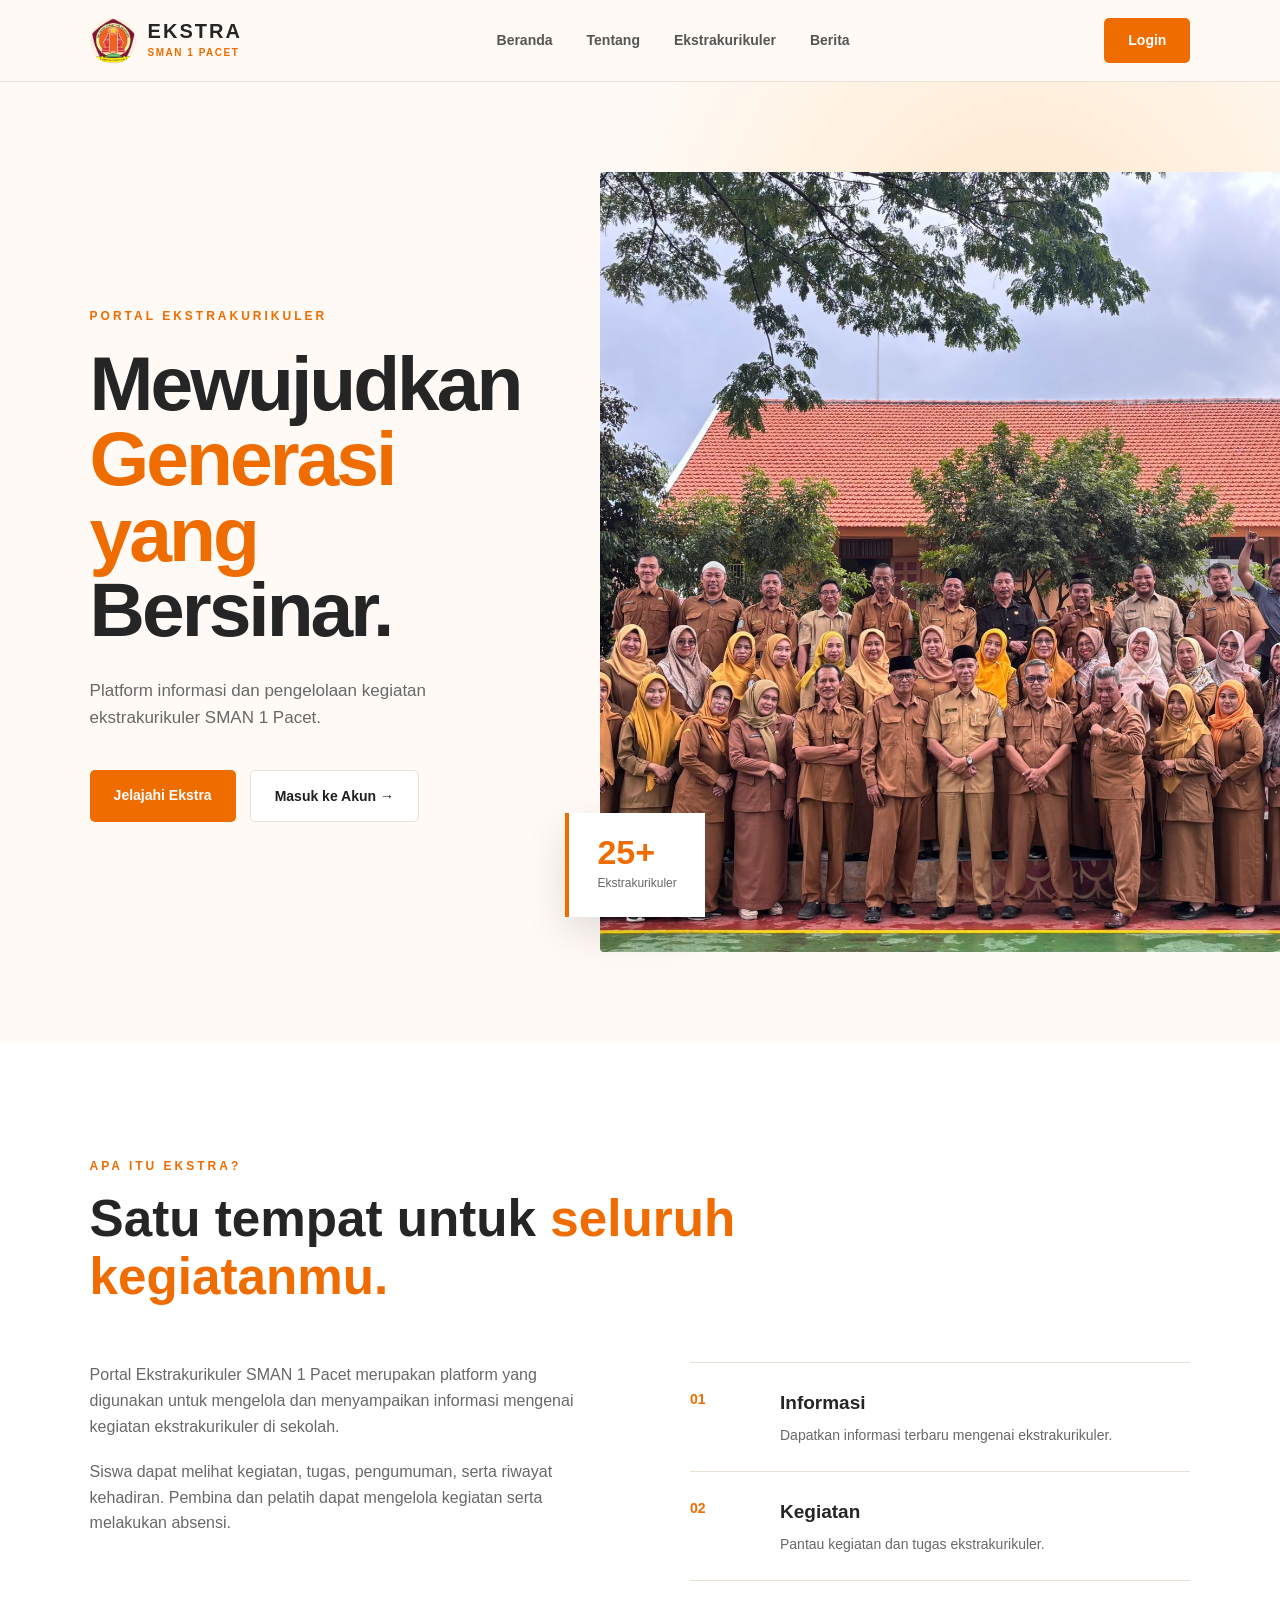
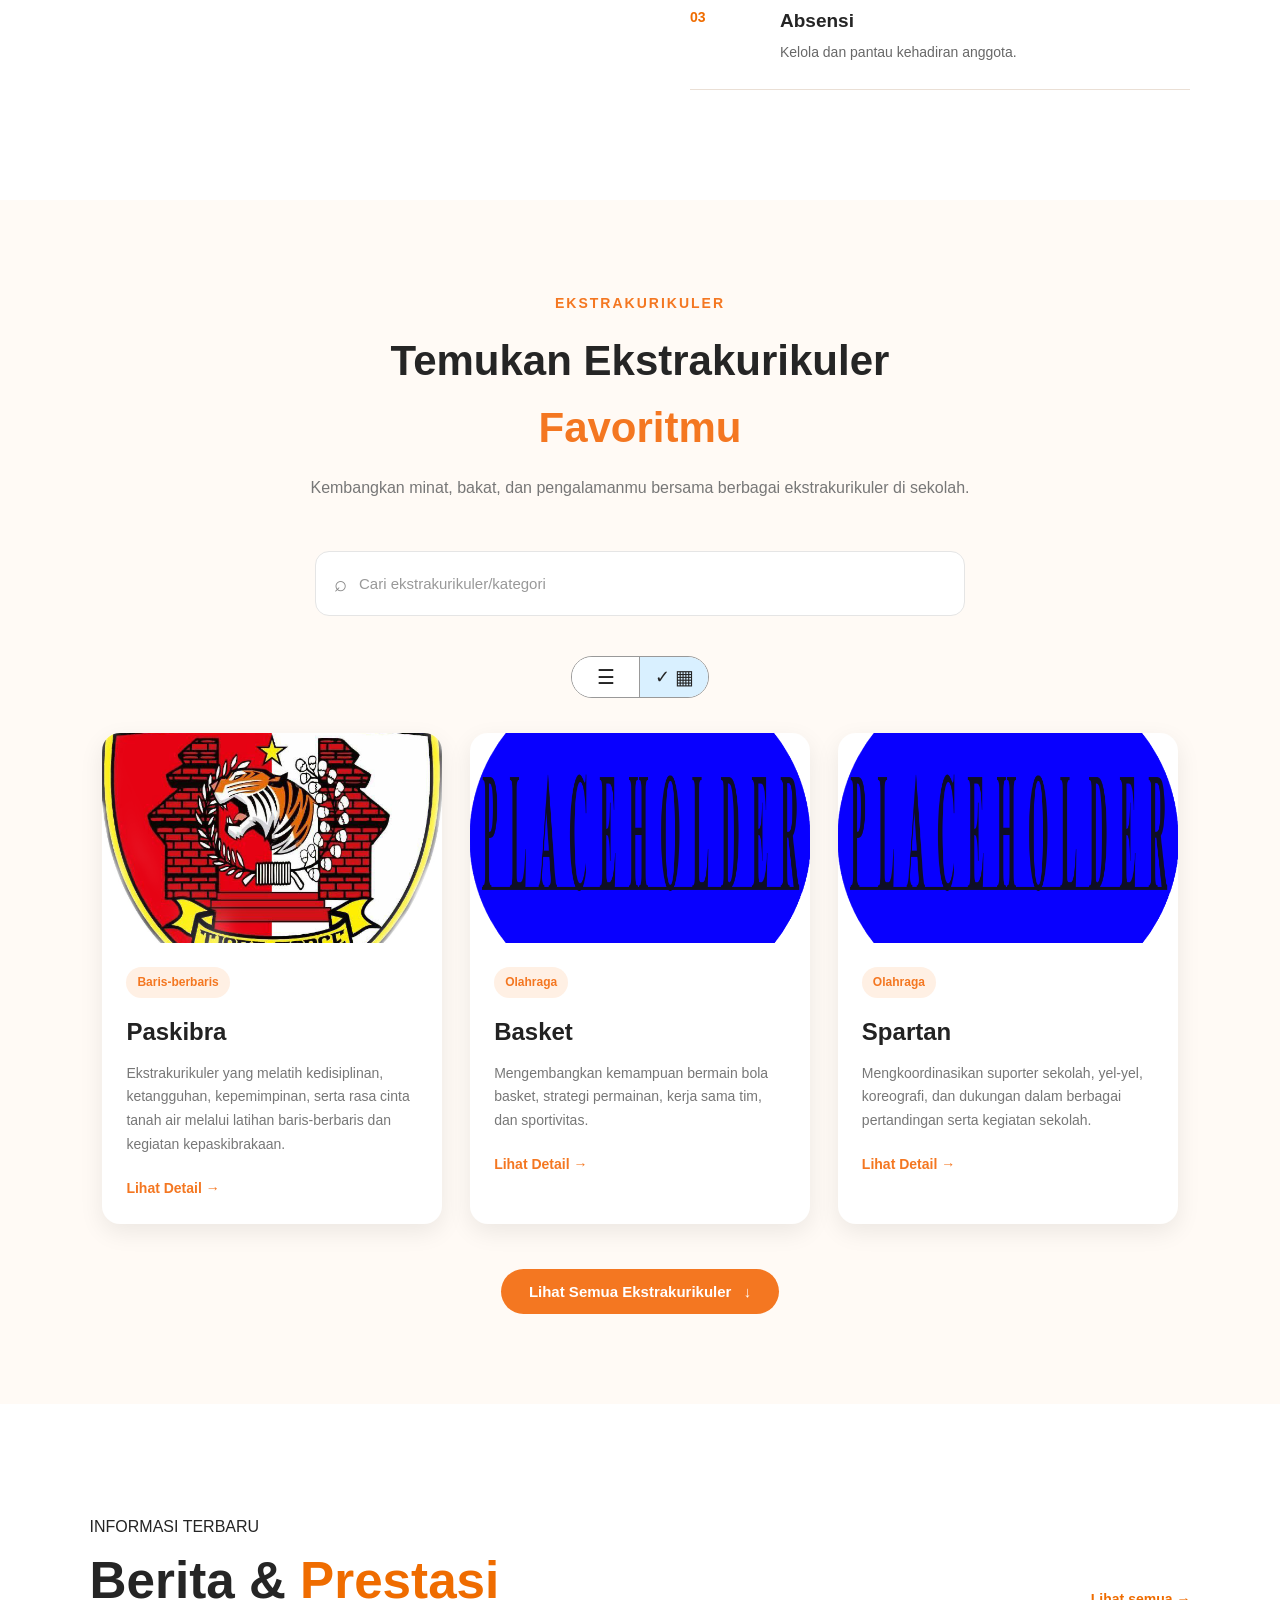
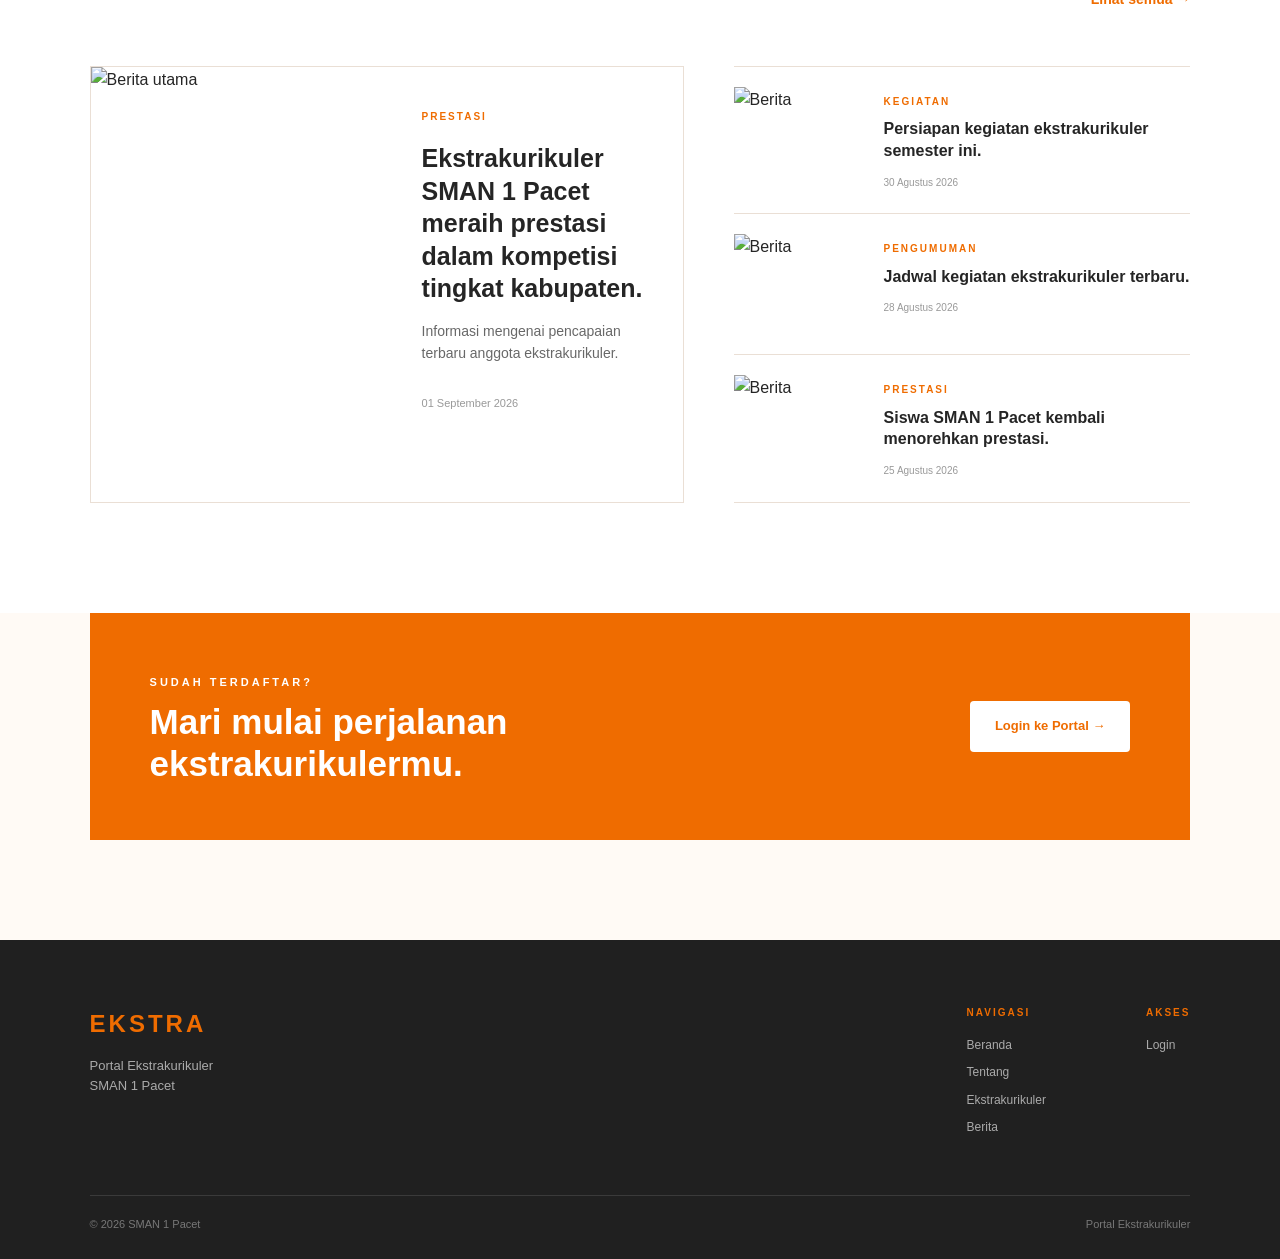
==== index.html @ b436a1aa "Update index.html" ====
<!DOCTYPE html>
<html lang="id">
<head>
    <meta charset="UTF-8">
    <meta name="viewport" content="width=device-width, initial-scale=1.0">

    <title>Ekstrakurikuler SMAN 1 Pacet</title>

    <link rel="stylesheet" href="css/style.css">
</head>

<body>

    <!-- ================= HEADER ================= -->
    <header class="navbar">

        <div class="logo">
            <div class="logo-icon">
                <img src="assets-image/SMAN1PACET-logo.png" alt="Logo Sekolah">
            </div>

            <div class="logo-text">
                <h2>EKSTRA</h2>
                <span>SMAN 1 PACET</span>
            </div>
        </div>

      <nav>
        <a href="#beranda">Beranda</a>
        <a href="#tentang">Tentang</a>
        <a href="#ekstrakurikuler">Ekstrakurikuler</a>
        <a href="#berita">Berita</a>
    </nav>
    
    <button class="menu-toggle" id="menuToggle">
        ☰
    </button>
    
    <a href="login.html" class="btn-login">
        Login
    </a>

    </header>


    <!-- ================= HERO ================= -->
    <main>

        <section class="hero" id="beranda">

            <div class="hero-content">

                <span class="hero-label">
                    PORTAL EKSTRAKURIKULER
                </span>

                <h1>
                    Mewujudkan<br>
                    <span>Generasi yang</span><br>
                    Bersinar.
                </h1>

                <p>
                    Platform informasi dan pengelolaan kegiatan
                    ekstrakurikuler SMAN 1 Pacet.
                </p>

                <div class="hero-buttons">
                    <a href="#ekstrakurikuler" class="btn-primary">
                        Jelajahi Ekstra
                    </a>

                    <a href="login.html" class="btn-secondary">
                        Masuk ke Akun →
                    </a>
                </div>

            </div>

            <div class="hero-image">

                <div class="image-frame">
                    <img src="assets-image/Hiro-Example.jpg" alt="Kegiatan Ekstrakurikuler">
                </div>

                <div class="hero-card">
                    <strong>25+</strong>
                    <span>Ekstrakurikuler</span>
                </div>

            </div>

        </section>


        <!-- ================= TENTANG ================= -->
        <section class="about section" id="tentang">

            <div class="section-heading">

                <span>APA ITU EKSTRA?</span>

                <h2>
                    Satu tempat untuk
                    <strong>seluruh kegiatanmu.</strong>
                </h2>

            </div>

            <div class="about-grid">

                <div class="about-text">

                    <p>
                        Portal Ekstrakurikuler SMAN 1 Pacet merupakan
                        platform yang digunakan untuk mengelola dan
                        menyampaikan informasi mengenai kegiatan
                        ekstrakurikuler di sekolah.
                    </p>

                    <p>
                        Siswa dapat melihat kegiatan, tugas,
                        pengumuman, serta riwayat kehadiran.
                        Pembina dan pelatih dapat mengelola
                        kegiatan serta melakukan absensi.
                    </p>

                </div>

                <div class="about-features">

                    <div class="feature">
                        <div class="feature-number">01</div>
                        <div>
                            <h3>Informasi</h3>
                            <p>
                                Dapatkan informasi terbaru
                                mengenai ekstrakurikuler.
                            </p>
                        </div>
                    </div>

                    <div class="feature">
                        <div class="feature-number">02</div>
                        <div>
                            <h3>Kegiatan</h3>
                            <p>
                                Pantau kegiatan dan tugas
                                ekstrakurikuler.
                            </p>
                        </div>
                    </div>

                    <div class="feature">
                        <div class="feature-number">03</div>
                        <div>
                            <h3>Absensi</h3>
                            <p>
                                Kelola dan pantau kehadiran
                                anggota.
                            </p>
                        </div>
                    </div>

                </div>

            </div>

        </section>

        <!-- =========================
     SECTION EKSTRAKURIKULER
========================= -->
<section class="ekskul-section" id="ekstrakurikuler">

    <div class="section-header">
        <span class="section-label">EKSTRAKURIKULER</span>

        <h2>
            Temukan Ekstrakurikuler
            <span>Favoritmu</span>
        </h2>

        <p>
            Kembangkan minat, bakat, dan pengalamanmu
            bersama berbagai ekstrakurikuler di sekolah.
        </p>
    </div>

        <!-- SEARCH EKSTRAKURIKULER -->
    <div class="ekskul-search">
    
        <div class="search-box">
            <span class="search-icon">⌕</span>
    
            <input
                type="text"
                id="searchEkskul"
                placeholder="Cari ekstrakurikuler/kategori"
                autocomplete="off"
            >
        </div>
    
    </div>

    <!-- VIEW TOGGLE -->
    <div class="ekskul-view-control">
    
        <button
            id="listViewBtn"
            class="view-btn active"
            type="button"
            aria-label="Tampilan daftar"
        >
            <span class="check">✓</span>
            <span class="view-icon">☰</span>
        </button>
    
        <button
            id="gridViewBtn"
            class="view-btn"
            type="button"
            aria-label="Tampilan grid"
        >
            <span class="check">✓</span>
            <span class="view-icon">▦</span>
        </button>
    
    </div>


    <!-- CONTAINER EKSTRAKURIKULER -->
    <div class="ekskul-container">

        <!-- EKSTRA 1 -->
                <div class="ekskul-card">
            <div class="ekskul-image">
                <img src="assets-image/PASSMAPA-logo.png" alt="Paskibra">
            </div>

            <div class="ekskul-content">
                <span class="ekskul-category">Baris-berbaris</span>

                <h3>Paskibra</h3>

                <p>
                    Ekstrakurikuler yang melatih kedisiplinan, ketangguhan, 
                    kepemimpinan, serta rasa cinta tanah air melalui latihan
                    baris-berbaris dan kegiatan kepaskibrakaan.
                </p>

                <a href="#" class="detail-btn">
                    Lihat Detail →
                </a>
            </div>
        </div>



        <!-- EKSTRA 2 -->
                <div class="ekskul-card">
            <div class="ekskul-image">
                <img src="assets-image/plisiholder.png" alt="Basket">
            </div>

            <div class="ekskul-content">
                <span class="ekskul-category">Olahraga</span>

                <h3>Basket</h3>

                <p>
                    Mengembangkan kemampuan bermain bola basket,
                    strategi permainan, kerja sama tim,
                    dan sportivitas.
                </p>

                <a href="#" class="detail-btn">
                    Lihat Detail →
                </a>
            </div>
        </div>


        <!-- EKSTRA 3 -->
                <div class="ekskul-card">
            <div class="ekskul-image">
                <img src="assets-image/plisiholder.png" alt="Spartan">
            </div>

            <div class="ekskul-content">
                <span class="ekskul-category">Olahraga</span>

                <h3>Spartan</h3>

                <p>
                    Mengkoordinasikan suporter sekolah,
                    yel-yel, koreografi, dan dukungan dalam
                    berbagai pertandingan serta kegiatan sekolah.
                </p>

                <a href="#" class="detail-btn">
                    Lihat Detail →
                </a>
            </div>
        </div>


        <!-- =========================
             EKSTRA TAMBAHAN
             Awalnya disembunyikan
        ========================== -->

        <div class="ekskul-card extra-card hidden-extra">
            <div class="ekskul-image">
                <img src="assets-image/plisiholder.png" alt="REMAS">
            </div>
            
            <div class="ekskul-content">
                <span class="ekskul-category">Keagamaan</span>
                <h3>REMAS</h3>
                <p>
                    Wadah kegiatan keagamaan Islam,
                    pembinaan karakter, dan kegiatan sosial.
                </p>
                <a href="#" class="detail-btn">Lihat Detail →</a>
            </div>
        </div>


        <div class="ekskul-card extra-card hidden-extra">
            <div class="ekskul-image">
                <img src="assets-image/plisiholder.png" alt="PIKR">
            </div>

            <div class="ekskul-content">
                <span class="ekskul-category">Konseling Remaja</span>
                <h3>PIKR</h3>
                <p>
                    Mengembangkan pengetahuan dan keterampilan
                    siswa dalam menghadapi berbagai isu remaja.
                </p>
                <a href="#" class="detail-btn">Lihat Detail →</a>
            </div>
        </div>


        <div class="ekskul-card extra-card hidden-extra">
            <div class="ekskul-image">
                <img src="assets-image/plisiholder.png" alt="IPSI">
            </div>

            <div class="ekskul-content">
                <span class="ekskul-category">Olahraga</span>
                <h3>IPSI</h3>
                <p>
                    Mengembangkan kemampuan pencak silat,
                    kedisiplinan, kebugaran, dan sportivitas.
                </p>
                <a href="#" class="detail-btn">Lihat Detail →</a>
            </div>
        </div>


        <div class="ekskul-card extra-card hidden-extra">
            <div class="ekskul-image">
                <img src="assets-image/plisiholder.png" alt="Futsal">
            </div>

            <div class="ekskul-content">
                <span class="ekskul-category">Olahraga</span>
                <h3>Futsal</h3>
                <p>
                    Mengembangkan teknik, strategi,
                    kebugaran, dan kerja sama dalam futsal.
                </p>
                <a href="#" class="detail-btn">Lihat Detail →</a>
            </div>
        </div>


        <div class="ekskul-card extra-card hidden-extra">
            <div class="ekskul-image">
                <img src="assets-image/plisiholder.png" alt="Karawitan">
            </div>

            <div class="ekskul-content">
                <span class="ekskul-category">Seni & Budaya</span>
                <h3>Karawitan</h3>
                <p>
                    Mempelajari musik tradisional Jawa
                    melalui permainan gamelan dan berbagai gending.
                </p>
                <a href="#" class="detail-btn">Lihat Detail →</a>
            </div>
        </div>


        <div class="ekskul-card extra-card hidden-extra">
            <div class="ekskul-image">
                <img src="assets-image/plisiholder.png" alt="Gateball">
            </div>

            <div class="ekskul-content">
                <span class="ekskul-category">Olahraga</span>
                <h3>Gateball</h3>
                <p>
                    Mengembangkan ketepatan, konsentrasi,
                    strategi, dan kerja sama melalui olahraga gateball.
                </p>
                <a href="#" class="detail-btn">Lihat Detail →</a>
            </div>
        </div>


        <div class="ekskul-card extra-card hidden-extra">
            <div class="ekskul-image">
                <img src="assets-image/plisiholder.png" alt="Musik">
            </div>

            <div class="ekskul-content">
                <span class="ekskul-category">Seni</span>
                <h3>Musik</h3>
                <p>
                    Mengembangkan kemampuan bermusik,
                    bermain alat musik, vokal, dan penampilan.
                </p>
                <a href="#" class="detail-btn">Lihat Detail →</a>
            </div>
        </div>


        <div class="ekskul-card extra-card hidden-extra">
            <div class="ekskul-image">
                <img src="assets-image/plisiholder.png" alt="Padus">
            </div>

            <div class="ekskul-content">
                <span class="ekskul-category">Seni</span>
                <h3>Padus</h3>
                <p>
                    Mengembangkan kemampuan bernyanyi,
                    harmoni, teknik vokal, dan kekompakan.
                </p>
                <a href="#" class="detail-btn">Lihat Detail →</a>
            </div>
        </div>


        <div class="ekskul-card extra-card hidden-extra">
            <div class="ekskul-image">
                <img src="assets-image/plisiholder.png" alt="ECC">
            </div>

            <div class="ekskul-content">
                <span class="ekskul-category">Bahasa</span>
                <h3>ECC</h3>
                <p>
                    Mengembangkan kemampuan komunikasi
                    dan percakapan dalam bahasa Inggris.
                </p>
                <a href="#" class="detail-btn">Lihat Detail →</a>
            </div>
        </div>


        <div class="ekskul-card extra-card hidden-extra">
            <div class="ekskul-image">
                <img src="assets-image/plisiholder.png" alt="Tari">
            </div>

            <div class="ekskul-content">
                <span class="ekskul-category">Seni</span>
                <h3>Tari</h3>
                <p>
                    Mengembangkan kemampuan seni tari,
                    ekspresi, gerakan, dan koreografi.
                </p>
                <a href="#" class="detail-btn">Lihat Detail →</a>
            </div>
        </div>


        <div class="ekskul-card extra-card hidden-extra">
            <div class="ekskul-image">
                <img src="assets-image/plisiholder.png" alt="Dance">
            </div>

            <div class="ekskul-content">
                <span class="ekskul-category">Olahraga</span>
                <h3>Dance</h3>
                <p>
                    Mengembangkan kemampuan tari modern,
                    koreografi, ekspresi, dan kekompakan.
                </p>
                <a href="#" class="detail-btn">Lihat Detail →</a>
            </div>
        </div>


        <div class="ekskul-card extra-card hidden-extra">
            <div class="ekskul-image">
                <img src="assets-image/plisiholder.png" alt="Nihongo">
            </div>

            <div class="ekskul-content">
                <span class="ekskul-category">Bahasa</span>
                <h3>Nihongo</h3>
                <p>
                    Mempelajari bahasa Jepang, percakapan,
                    tulisan, kosakata, dan budaya Jepang.
                </p>
                <a href="#" class="detail-btn">Lihat Detail →</a>
            </div>
        </div>


        <div class="ekskul-card extra-card hidden-extra">
            <div class="ekskul-image">
                <img src="assets-image/plisiholder.png" alt="Esport">
            </div>

            <div class="ekskul-content">
                <span class="ekskul-category">Olahraga</span>
                <h3>Esport</h3>
                <p>
                    Mengembangkan strategi, komunikasi,
                    kerja sama tim, dan kemampuan kompetitif
                    dalam permainan elektronik.
                </p>
                <a href="#" class="detail-btn">Lihat Detail →</a>
            </div>
        </div>


        <div class="ekskul-card extra-card hidden-extra">
            <div class="ekskul-image">
                <img src="assets-image/plisiholder.png" alt="KWU">
            </div>

            <div class="ekskul-content">
                <span class="ekskul-category">Usaha Siswa</span>
                <h3>KWU</h3>
                <p>
                    Mengembangkan jiwa kewirausahaan melalui
                    kegiatan bisnis, produksi, pemasaran,
                    dan pengelolaan usaha.
                </p>
                <a href="#" class="detail-btn">Lihat Detail →</a>
            </div>
        </div>


        <div class="ekskul-card extra-card hidden-extra">
            <div class="ekskul-image">
                <img src="assets-image/plisiholder.png" alt="KOPSIS">
            </div>

            <div class="ekskul-content">
                <span class="ekskul-category">Usaha Siswa</span>
                <h3>KOPSIS</h3>
                <p>
                    Mempelajari pengelolaan koperasi siswa,
                    administrasi, pelayanan, dan kegiatan ekonomi.
                </p>
                <a href="#" class="detail-btn">Lihat Detail →</a>
            </div>
        </div>


        <div class="ekskul-card extra-card hidden-extra">
            <div class="ekskul-image">
                <img src="assets-image/plisiholder.png" alt="Banjari">
            </div>

            <div class="ekskul-content">
                <span class="ekskul-category">Keagamaan</span>
                <h3>Banjari</h3>
                <p>
                    Mengembangkan seni musik Islami melalui
                    permainan rebana dan hadrah.
                </p>
                <a href="#" class="detail-btn">Lihat Detail →</a>
            </div>
        </div>


        <div class="ekskul-card extra-card hidden-extra">
            <div class="ekskul-image">
                <img src="assets-image/plisiholder.png" alt="Tahfidz">
            </div>

            <div class="ekskul-content">
                <span class="ekskul-category">Keagamaan</span>
                <h3>Tahfidz</h3>
                <p>
                    Mengembangkan kemampuan menghafal,
                    menjaga, dan mengulang hafalan Al-Qur'an.
                </p>
                <a href="#" class="detail-btn">Lihat Detail →</a>
            </div>
        </div>


        <div class="ekskul-card extra-card hidden-extra">
            <div class="ekskul-image">
                <img src="assets-image/plisiholder.png" alt="MTQ">
            </div>

            <div class="ekskul-content">
                <span class="ekskul-category">Keagamaan</span>
                <h3>MTQ</h3>
                <p>
                    Mengembangkan kemampuan membaca dan
                    melantunkan Al-Qur'an serta persiapan perlombaan.
                </p>
                <a href="#" class="detail-btn">Lihat Detail →</a>
            </div>
        </div>


        <div class="ekskul-card extra-card hidden-extra">
            <div class="ekskul-image">
                <img src="assets-image/plisiholder.png" alt="Volly">
            </div>

            <div class="ekskul-content">
                <span class="ekskul-category">Olahraga</span>
                <h3>Volly</h3>
                <p>
                    Mengembangkan teknik bermain bola voli,
                    strategi, kebugaran, dan kerja sama tim.
                </p>
                <a href="#" class="detail-btn">Lihat Detail →</a>
            </div>
        </div>


        <div class="ekskul-card extra-card hidden-extra">
            <div class="ekskul-image">
                <img src="assets-image/plisiholder.png" alt="Spekta">
            </div>

            <div class="ekskul-content">
                <span class="ekskul-category">Lingkungan</span>
                <h3>Spekta</h3>
                <p>
                    Mengembangkan kegiatan penanaman dan
                    pengelolaan tanaman pangan untuk mendukung
                    program School Food Care.
                </p>
                <a href="#" class="detail-btn">Lihat Detail →</a>
            </div>
        </div>


        <div class="ekskul-card extra-card hidden-extra">
            <div class="ekskul-image">
                <img src="assets-image/plisiholder.png" alt="Multimedia">
            </div>

            <div class="ekskul-content">
                <span class="ekskul-category">Seni</span>
                <h3>Multimedia</h3>
                <p>
                    Mengembangkan kemampuan siswa dalam
                    desain, fotografi, videografi, editing,
                    dan produksi konten multimedia.
                </p>
                <a href="#" class="detail-btn">Lihat Detail →</a>
            </div>
        </div>


        <div class="ekskul-card extra-card hidden-extra">
            <div class="ekskul-image">
                <img src="assets-image/plisiholder.png" alt="Teater">
            </div>

            <div class="ekskul-content">
                <span class="ekskul-category">Pertunjukkan</span>
                <h3>Teater</h3>
                <p>
                    Mengembangkan kemampuan seni peran,
                    ekspresi, vokal, improvisasi, dan pementasan.
                </p>
                <a href="#" class="detail-btn">Lihat Detail →</a>
            </div>
        </div>

        
        <div class="ekskul-card extra-card hidden-extra">
            <div class="ekskul-image">
                <img src="assets-image/plisiholder.png" alt="PMR">
            </div>

            <div class="ekskul-content">
                <span class="ekskul-category">Kesehatan</span>
                <h3>PMR</h3>
                <p>
                    -
                </p>
                <a href="#" class="detail-btn">Lihat Detail →</a>
            </div>
        </div>

        
               <div class="ekskul-card extra-card hidden-extra">
            <div class="ekskul-image">
                <img src="assets-image/plisiholder.png" alt="Ambalan">
            </div>

            <div class="ekskul-content">
                <span class="ekskul-category">Kepramukaan</span>
                <h3>Ambalan</h3>
                <p>
                    -
                </p>
                <a href="#" class="detail-btn">Lihat Detail →</a>
            </div>
        </div>

        
        <div class="ekskul-card extra-card hidden-extra">
            <div class="ekskul-image">
                <img src="assets-image/plisiholder.png" alt="Pramuka">
            </div>

            <div class="ekskul-content">
                <span class="ekskul-category">Kepemimpinan</span>
                <h3>Pramuka (Wajib)</h3>
                <p>
                    Mengembangkan keterampilan, kedisiplinan,
                    kepemimpinan, kemandirian, dan kerja sama
                    melalui berbagai kegiatan kepramukaan.
                </p>
                <a href="#" class="detail-btn">Lihat Detail →</a>
            </div>
        </div>

        <div class="ekskul-card extra-card hidden-extra">
            <div class="ekskul-image">
                <img src="assets-image/plisiholder.png" alt="KTI">
            </div>

            <div class="ekskul-content">
                <span class="ekskul-category">Terapan</span>
                <h3>KTI</h3>
                <p>
                    -
                </p>
                <a href="#" class="detail-btn">Lihat Detail →</a>
            </div>
        </div>
        
        </div>
    

    <!-- BUTTON -->
    <div class="lihat-semua-wrapper">
        <button id="lihatSemuaBtn" class="lihat-semua-btn">
            Lihat Semua Ekstrakurikuler
            <span>↓</span>
        </button>
    </div>

</section>



        <!-- ================= BERITA ================= -->
        <section class="news section" id="berita">

            <div class="section-heading news-heading">

                <div>
                    <span>INFORMASI TERBARU</span>

                    <h2>
                        Berita & <strong>Prestasi</strong>
                    </h2>
                </div>

                <a href="#" class="view-all">
                    Lihat semua →
                </a>

            </div>


            <div class="news-grid">

                <article class="news-card featured">

                    <img src="BERITA_UTAMA.jpg" alt="Berita utama">

                    <div class="news-info">

                        <span class="news-category">
                            PRESTASI
                        </span>

                        <h3>
                            Ekstrakurikuler SMAN 1 Pacet
                            meraih prestasi dalam kompetisi
                            tingkat kabupaten.
                        </h3>

                        <p>
                            Informasi mengenai pencapaian
                            terbaru anggota ekstrakurikuler.
                        </p>

                        <span class="news-date">
                            01 September 2026
                        </span>

                    </div>

                </article>


                <div class="news-list">

                    <article class="small-news">

                        <div class="small-news-image">
                            <img src="BERITA_2.jpg" alt="Berita">
                        </div>

                        <div>
                            <span>KEGIATAN</span>

                            <h3>
                                Persiapan kegiatan
                                ekstrakurikuler semester ini.
                            </h3>

                            <small>
                                30 Agustus 2026
                            </small>
                        </div>

                    </article>


                    <article class="small-news">

                        <div class="small-news-image">
                            <img src="BERITA_3.jpg" alt="Berita">
                        </div>

                        <div>
                            <span>PENGUMUMAN</span>

                            <h3>
                                Jadwal kegiatan ekstrakurikuler
                                terbaru.
                            </h3>

                            <small>
                                28 Agustus 2026
                            </small>
                        </div>

                    </article>


                    <article class="small-news">

                        <div class="small-news-image">
                            <img src="BERITA_4.jpg" alt="Berita">
                        </div>

                        <div>
                            <span>PRESTASI</span>

                            <h3>
                                Siswa SMAN 1 Pacet kembali
                                menorehkan prestasi.
                            </h3>

                            <small>
                                25 Agustus 2026
                            </small>
                        </div>

                    </article>

                </div>

            </div>

        </section>


        <!-- ================= CTA ================= -->
        <section class="cta">

            <div>

                <span>SUDAH TERDAFTAR?</span>

                <h2>
                    Mari mulai perjalanan
                    ekstrakurikulermu.
                </h2>

            </div>

            <a href="login.html" class="cta-button">
                Login ke Portal →
            </a>

        </section>

    </main>


    <!-- ================= FOOTER ================= -->
    <footer>

        <div class="footer-main">

            <div class="footer-brand">

                <h2>EKSTRA</h2>

                <p>
                    Portal Ekstrakurikuler<br>
                    SMAN 1 Pacet
                </p>

            </div>


            <div class="footer-links">

                <div>
                    <h4>NAVIGASI</h4>
                    <a href="#beranda">Beranda</a>
                    <a href="#tentang">Tentang</a>
                    <a href="#ekstra">Ekstrakurikuler</a>
                    <a href="#berita">Berita</a>
                </div>

                <div>
                    <h4>AKSES</h4>
                    <a href="login.html">Login</a>
                </div>

            </div>

        </div>


        <div class="footer-bottom">

            <span>
                © 2026 SMAN 1 Pacet
            </span>

            <span>
                Portal Ekstrakurikuler
            </span>

        </div>

    </footer>

    <script src="js/script.js"></script>
    
</body>
</html>
---- css/style.css ----
/* ===============================================
   RESET
================================================ */

* {
    margin: 0;
    padding: 0;
    box-sizing: border-box;
}

html {
    scroll-behavior: smooth;
}

body {
    font-family: Arial, Helvetica, sans-serif;
    color: #252525;
    background: #fffaf5;
    line-height: 1.6;
}

a {
    text-decoration: none;
    color: inherit;
}

img {
    width: 100%;
    display: block;
}


/* ==================================================
   VARIABLES
================================================== */

:root {
    --orange: #ef6c00;
    --orange-dark: #c84f00;
    --orange-light: #fff0df;

    --black: #1f1f1f;
    --gray: #686868;
    --light: #fffaf5;
    --white: #ffffff;

    --border: #eadfd5;
}


/* ==================================================
   NAVBAR
================================================== */

.navbar {
    width: 100%;
    min-height: 82px;

    display: flex;
    align-items: center;
    justify-content: space-between;

    padding: 0 7%;

    background: rgba(255, 250, 245, 0.96);
    border-bottom: 1px solid var(--border);

    position: sticky;
    top: 0;
    z-index: 1000;
}

.logo {
    display: flex;
    align-items: center;
    gap: 12px;
}

.logo-icon {
    width: 46px;
    height: 46px;

    overflow: hidden;
    border-radius: 50%;

    background: var(--orange-light);
}

.logo-icon img {
    width: 100%;
    height: 100%;
    object-fit: cover;
}

.logo-text h2 {
    font-size: 20px;
    line-height: 1;
    letter-spacing: 2px;
}

.logo-text span {
    display: block;

    margin-top: 4px;

    color: var(--orange);

    font-size: 10px;
    font-weight: bold;
    letter-spacing: 1.5px;
}

nav {
    display: flex;
    gap: 34px;
}

nav a {
    color: #555;
    font-size: 14px;
    font-weight: 600;

    transition: 0.25s;
}

nav a:hover {
    color: var(--orange);
}

.btn-login {
    padding: 11px 24px;

    color: white;
    background: var(--orange);

    font-size: 14px;
    font-weight: bold;

    border-radius: 5px;

    transition: 0.25s;
}

.btn-login:hover {
    background: var(--orange-dark);
    transform: translateY(-2px);
}


/* ==================================================
   GENERAL
================================================== */

.section {
    padding: 110px 7%;
}

.section-heading {
    max-width: 700px;
    margin-bottom: 55px;
}

.section-heading > span {
    color: var(--orange);

    font-size: 12px;
    font-weight: bold;
    letter-spacing: 3px;
}

.section-heading h2 {
    margin-top: 12px;

    font-size: clamp(32px, 4vw, 52px);
    line-height: 1.15;
}

.section-heading h2 strong {
    color: var(--orange);
}


/* ==================================================
   HERO
================================================== */

.hero {
    min-height: calc(100vh - 82px);

    padding: 90px 7%;

    display: grid;
    grid-template-columns: 1fr 0.9fr;
    align-items: center;
    gap: 80px;

    background:
        radial-gradient(
            circle at 80% 20%,
            #ffe6ca 0,
            transparent 32%
        );
}

.hero-label {
    display: inline-block;

    margin-bottom: 20px;

    color: var(--orange);

    font-size: 12px;
    font-weight: bold;
    letter-spacing: 3px;
}

.hero h1 {
    font-size: clamp(52px, 6vw, 88px);
    line-height: 0.98;
    letter-spacing: -3px;
}

.hero h1 span {
    color: var(--orange);
}

.hero-content > p {
    max-width: 550px;

    margin-top: 30px;

    color: var(--gray);
    font-size: 17px;
}

.hero-buttons {
    display: flex;
    gap: 14px;

    margin-top: 38px;
}

.btn-primary,
.btn-secondary {
    padding: 14px 24px;

    border-radius: 5px;

    font-size: 14px;
    font-weight: bold;

    transition: 0.25s;
}

.btn-primary {
    color: white;
    background: var(--orange);
}

.btn-primary:hover {
    background: var(--orange-dark);
    transform: translateY(-2px);
}

.btn-secondary {
    color: var(--black);
    border: 1px solid var(--border);
    background: white;
}

.btn-secondary:hover {
    border-color: var(--orange);
    color: var(--orange);
}

.hero-image {
    position: relative;
}

.image-frame {
    height: 780px;

    width: 830px;

    overflow: hidden;

    border-radius: 4px;
}

.image-frame img {
    width: 100%;
    height: 100%;
    object-fit: cover;
}

.hero-card {
    position: absolute;

    left: -35px;
    bottom: 35px;

    padding: 22px 28px;

    background: white;

    box-shadow: 0 15px 40px rgba(0, 0, 0, 0.12);

    border-left: 4px solid var(--orange);
}

.hero-card strong {
    display: block;

    color: var(--orange);

    font-size: 34px;
    line-height: 1;
}

.hero-card span {
    color: var(--gray);
    font-size: 12px;
}


/* ==================================================
   ABOUT
============================================ */

.about {
    background: white;
}

.about-grid {
    display: grid;
    grid-template-columns: 1fr 1fr;
    gap: 100px;
}

.about-text p {
    margin-bottom: 20px;

    color: var(--gray);
    font-size: 16px;
}

.about-features {
    border-top: 1px solid var(--border);
}

.feature {
    display: grid;
    grid-template-columns: 70px 1fr;
    gap: 20px;

    padding: 25px 0;

    border-bottom: 1px solid var(--border);
}

.feature-number {
    color: var(--orange);

    font-size: 14px;
    font-weight: bold;
}

.feature h3 {
    margin-bottom: 5px;
    font-size: 19px;
}

.feature p {
    color: var(--gray);
    font-size: 14px;
}


/* ==================================================
   EXTRA
================================================== */

.extras {
    background: var(--light);
}

.extra-grid {
    display: grid;
    grid-template-columns: repeat(4, 1fr);
    gap: 20px;
}

.extra-card {
    overflow: hidden;

    background: white;

    border: 1px solid var(--border);

    transition: 0.3s;
}

.extra-card:hover {
    transform: translateY(-7px);

    box-shadow: 0 18px 40px rgba(0, 0, 0, 0.08);
}

.extra-image {
    height: 210px;
    overflow: hidden;
}

.extra-image img {
    height: 100%;
    object-fit: cover;

    transition: 0.4s;
}

.extra-card:hover .extra-image img {
    transform: scale(1.05);
}

.extra-content {
    padding: 25px;
}

.extra-content > span {
    color: var(--orange);

    font-size: 9px;
    font-weight: bold;
    letter-spacing: 1.5px;
}

.extra-content h3 {
    margin: 8px 0;

    font-size: 25px;
}

.extra-content p {
    margin-bottom: 20px;

    color: var(--gray);
    font-size: 13px;
}

.read-more {
    color: var(--orange);

    font-size: 13px;
    font-weight: bold;
}


/* ==================================================
   NEWS
================================================== */

.news {
    background: white;
}

.news-heading {
    max-width: none;

    display: flex;
    justify-content: space-between;
    align-items: end;
}

.view-all {
    color: var(--orange);

    font-size: 14px;
    font-weight: bold;
}

.news-grid {
    display: grid;
    grid-template-columns: 1.3fr 1fr;
    gap: 50px;
}

.featured {
    display: grid;
    grid-template-columns: 1fr 1fr;

    border: 1px solid var(--border);
}

.featured > img {
    height: 100%;
    min-height: 380px;

    object-fit: cover;
}

.news-info {
    padding: 35px;
}

.news-category,
.small-news span {
    color: var(--orange);

    font-size: 10px;
    font-weight: bold;
    letter-spacing: 2px;
}

.news-info h3 {
    margin: 15px 0;

    font-size: 25px;
    line-height: 1.3;
}

.news-info p {
    color: var(--gray);
    font-size: 14px;
}

.news-date {
    display: block;

    margin-top: 30px;

    color: #999;
    font-size: 11px;
}

.news-list {
    display: flex;
    flex-direction: column;

    border-top: 1px solid var(--border);
}

.small-news {
    display: grid;
    grid-template-columns: 130px 1fr;
    gap: 20px;

    padding: 20px 0;

    border-bottom: 1px solid var(--border);
}

.small-news-image {
    width: 130px;
    height: 100px;

    overflow: hidden;
}

.small-news-image img {
    height: 100%;
    object-fit: cover;
}

.small-news h3 {
    margin: 6px 0;

    font-size: 16px;
    line-height: 1.35;
}

.small-news small {
    color: #999;
    font-size: 10px;
}


/* ==================================================
   CTA
================================================== */

.cta {
    margin: 0 7% 100px;
    padding: 55px 60px;

    display: flex;
    align-items: center;
    justify-content: space-between;

    background: var(--orange);

    color: white;
}

.cta span {
    font-size: 11px;
    font-weight: bold;
    letter-spacing: 3px;
}

.cta h2 {
    max-width: 600px;

    margin-top: 8px;

    font-size: 35px;
    line-height: 1.2;
}

.cta-button {
    padding: 15px 25px;

    background: white;
    color: var(--orange);

    border-radius: 4px;

    font-size: 13px;
    font-weight: bold;

    white-space: nowrap;
}


/* ==================================================
   FOOTER
================================================== */

footer {
    padding: 65px 7% 25px;

    background: #202020;
    color: white;
}

.footer-main {
    display: flex;
    justify-content: space-between;

    padding-bottom: 50px;

    border-bottom: 1px solid #3a3a3a;
}

.footer-brand h2 {
    color: var(--orange);

    letter-spacing: 3px;
}

.footer-brand p {
    margin-top: 12px;

    color: #aaa;
    font-size: 13px;
}

.footer-links {
    display: flex;
    gap: 100px;
}

.footer-links h4 {
    margin-bottom: 15px;

    color: var(--orange);

    font-size: 10px;
    letter-spacing: 2px;
}

.footer-links a {
    display: block;

    margin-bottom: 8px;

    color: #aaa;

    font-size: 12px;

    transition: 0.2s;
}

.footer-links a:hover {
    color: white;
}

.footer-bottom {
    display: flex;
    justify-content: space-between;

    padding-top: 20px;

    color: #777;

    font-size: 11px;
}


/* ==================================================
   RESPONSIVE
================================================== */

@media (max-width: 1000px) {

    nav {
        display: none;
    }

    .hero {
        grid-template-columns: 1fr;
        gap: 50px;
    }

    .hero-image {
        max-width: 650px;
    }

    .extra-grid {
        grid-template-columns: repeat(2, 1fr);
    }

    .news-grid {
        grid-template-columns: 1fr;
    }

    .about-grid {
        grid-template-columns: 1fr;
        gap: 50px;
    }

}


@media (max-width: 650px) {

    .navbar {
        padding: 0 5%;
    }

    .logo-text {
        display: none;
    }

    .section {
        padding: 75px 5%;
    }

    .hero {
        padding: 65px 5%;
    }

    .hero h1 {
        font-size: 55px;
    }

    .hero-buttons {
        flex-direction: column;
    }

    .hero-card {
        left: 15px;
    }

    .extra-grid {
        grid-template-columns: 1fr;
    }

    .featured {
        grid-template-columns: 1fr;
    }

    .featured > img {
        min-height: 250px;
    }

    .small-news {
        grid-template-columns: 100px 1fr;
    }

    .small-news-image {
        width: 100px;
        height: 80px;
    }

    .cta {
        margin: 0 5% 70px;
        padding: 40px 30px;

        flex-direction: column;
        align-items: flex-start;
        gap: 30px;
    }

    .cta h2 {
        font-size: 27px;
    }

    .footer-main {
        flex-direction: column;
        gap: 40px;
    }

    .footer-links {
        gap: 60px;
    }

    .footer-bottom {
        flex-direction: column;
        gap: 8px;
    }
}

/* =========================================
   SECTION EKSTRAKURIKULER
========================================= */

.ekskul-section {
    padding: 90px 8%;
    background: #fffaf5;
}

.section-header {
    text-align: center;
    max-width: 700px;
    margin: 0 auto 50px;
}

.section-label {
    color: #f47721;
    font-size: 14px;
    font-weight: 700;
    letter-spacing: 2px;
}

.section-header h2 {
    font-size: 42px;
    margin: 12px 0;
    color: #252525;
}

.section-header h2 span {
    color: #f47721;
}

.section-header p {
    color: #777;
    line-height: 1.7;
}


/* =========================================
   GRID
========================================= */

.ekskul-container {
    display: grid;
    grid-template-columns: repeat(3, 1fr);
    gap: 28px;
}


/* =========================================
   CARD
========================================= */

.ekskul-card {
    background: white;
    border-radius: 18px;
    overflow: hidden;
    box-shadow: 0 8px 25px rgba(0, 0, 0, 0.08);
    transition: 0.3s ease;
}

.ekskul-card:hover {
    transform: translateY(-8px);
    box-shadow: 0 15px 35px rgba(0, 0, 0, 0.12);
}


/* =========================================
   IMAGE
========================================= */

.ekskul-image {
    width: 100%;
    height: 210px;
    overflow: hidden;
}

.ekskul-image img {
    width: 100%;
    height: 100%;
    object-fit: cover;
    transition: 0.4s ease;
}

.ekskul-card:hover .ekskul-image img {
    transform: scale(1.06);
}


/* =========================================
   CONTENT
========================================= */

.ekskul-content {
    padding: 24px;
}

.ekskul-category {
    display: inline-block;
    font-size: 12px;
    font-weight: 700;
    color: #f47721;
    background: #fff0e4;
    padding: 6px 11px;
    border-radius: 20px;
    margin-bottom: 10px;
}

.ekskul-content h3 {
    font-size: 24px;
    margin: 5px 0 10px;
    color: #222;
}

.ekskul-content p {
    color: #777;
    font-size: 14px;
    line-height: 1.7;
    margin-bottom: 18px;
}


/* =========================================
   DETAIL BUTTON
========================================= */

.detail-btn {
    text-decoration: none;
    color: #f47721;
    font-weight: 700;
    font-size: 14px;
    transition: 0.2s ease;
}

.detail-btn:hover {
    color: #c65300;
}


/* =========================================
   EXTRA CARD
========================================= */

.hidden-extra {
    display: none;
}


/* =========================================
   LIHAT SEMUA BUTTON
========================================= */

.lihat-semua-wrapper {
    display: flex;
    justify-content: center;
    margin-top: 45px;
}

.lihat-semua-btn {
    border: none;
    background: #f47721;
    color: white;
    padding: 14px 28px;
    border-radius: 30px;
    font-size: 15px;
    font-weight: 700;
    cursor: pointer;
    transition: 0.3s ease;
}

.lihat-semua-btn span {
    margin-left: 8px;
    transition: 0.3s ease;
}

.lihat-semua-btn:hover {
    background: #d95f0b;
    transform: translateY(-2px);
}


/* =========================================
   RESPONSIVE
========================================= */

@media (max-width: 900px) {

    .ekskul-container {
        grid-template-columns: repeat(2, 1fr);
    }

    .section-header h2 {
        font-size: 34px;
    }
}


@media (max-width: 600px) {

    .ekskul-section {
        padding: 70px 5%;
    }

    .ekskul-container {
        grid-template-columns: 1fr;
    }

    .section-header h2 {
        font-size: 30px;
    }
}


/* =========================================
   MOBILE HERO
========================================= */

@media (max-width: 600px) {

    .hero {
        position: relative;
        min-height: 100vh;
        padding: 0;
        display: flex;
        align-items: flex-end;
        overflow: hidden;
    }

    .hero-image {
        position: absolute;
        inset: 0;
        width: 100%;
        height: 100%;
        z-index: 0;
    }

    .hero-image .image-frame {
        width: 100%;
        height: 100%;
        border-radius: 0;
    }

    .hero-image .image-frame img {
        width: 100%;
        height: 100%;
        object-fit: cover;
    }

    .hero-content {
        position: relative;
        z-index: 2;
        width: 100%;
        padding: 40px 24px 50px;
        color: white;
    }

    .hero-content h1 {
        color: white;
        font-size: 42px;
        line-height: 1.05;
    }

    .hero-content h1 span {
        color: white;
    }

    .hero-content p {
        color: rgba(255, 255, 255, 0.9);
    }

    .hero-label {
        color: white;
    }

    .hero-card {
        display: none;
    }

    .hero::after {
        content: "";
        position: absolute;
        inset: 0;
        z-index: 1;
        background: linear-gradient(
            to top,
            rgba(0, 0, 0, 0.75),
            rgba(0, 0, 0, 0.1)
        );
    }

}

/* =========================================
   MOBILE NAVBAR
========================================= */

.menu-toggle {
    display: none;
    background: none;
    border: none;
    font-size: 28px;
    cursor: pointer;
    color: #252525;
}


/* =========================================
   NAVBAR MOBILE
========================================= */

@media (max-width: 600px) {

    .navbar {
        position: relative;
        z-index: 100;
    }

    .menu-toggle {
        display: block;
        margin-left: auto;
    }

    .navbar nav {
        display: none;
        position: absolute;
        top: 100%;
        left: 0;
        width: 100%;
        background: white;
        padding: 20px 24px;
        box-shadow: 0 10px 25px rgba(0, 0, 0, 0.08);
    }

    .navbar nav.active {
        display: flex;
        flex-direction: column;
        gap: 18px;
    }

    .navbar nav a {
        text-decoration: none;
        color: #252525;
        font-weight: 600;
    }

    .navbar .btn-login {
        display: none;
    }

}


/* =========================================
   SEARCH EKSTRAKURIKULER
========================================= */

.ekskul-search {
    max-width: 650px;
    margin: 0 auto 40px;
}

.search-box {
    display: flex;
    align-items: center;
    gap: 12px;

    background: white;
    border: 1px solid #e5e5e5;
    border-radius: 14px;

    padding: 14px 18px;

    transition: 0.3s ease;
}

.search-box:focus-within {
    border-color: #f47721;
    box-shadow: 0 0 0 4px rgba(244, 119, 33, 0.1);
}

.search-icon {
    font-size: 22px;
    color: #888;
}

.search-box input {
    width: 100%;
    border: none;
    outline: none;

    background: transparent;

    font-size: 15px;
    color: #252525;
}

.search-box input::placeholder {
    color: #999;
}

/* =========================================
   EKSKUL VIEW TOGGLE
========================================= */

.ekskul-view-control {
    display: flex;
    justify-content: center;
    align-items: center;

    width: fit-content;
    margin: 0 auto 35px;

    border: 1px solid #999;
    border-radius: 30px;

    overflow: hidden;
    background: white;
}

.view-btn {
    position: relative;

    width: 68px;
    height: 40px;

    border: none;
    background: white;

    cursor: pointer;

    display: flex;
    align-items: center;
    justify-content: center;
    gap: 5px;

    font-size: 20px;
    color: #252525;

    transition: 0.2s ease;
}

.view-btn:first-child {
    border-right: 1px solid #999;
}

.view-btn.active {
    background: #d9f0ff;
}

.view-btn .check {
    display: none;
    font-size: 18px;
}

.view-btn.active .check {
    display: inline;
}

.view-icon {
    line-height: 1;
}

/* =========================================
   LIST MODE
========================================= */

.ekskul-container.list-view {
    display: flex;
    flex-direction: column;
    gap: 12px;
}

.ekskul-container.list-view .ekskul-card {
    display: flex;
    align-items: center;

    width: 100%;
    min-height: 82px;

    border-radius: 14px;

    box-shadow: 0 4px 15px rgba(0, 0, 0, 0.06);
}

.ekskul-container.list-view .ekskul-image {
    flex-shrink: 0;

    width: 72px;
    height: 72px;

    margin-left: 8px;

    border-radius: 10px;
}

.ekskul-container.list-view .ekskul-content {
    flex: 1;

    display: flex;
    align-items: center;

    padding: 14px 18px;
    gap: 15px;
}

.ekskul-container.list-view .ekskul-category {
    display: none;
}

.ekskul-container.list-view .ekskul-content h3 {
    margin: 0;

    font-size: 17px;
    flex: 1;
}

.ekskul-container.list-view .ekskul-content p {
    display: none;
}

.ekskul-container.list-view .detail-btn {
    white-space: nowrap;
}
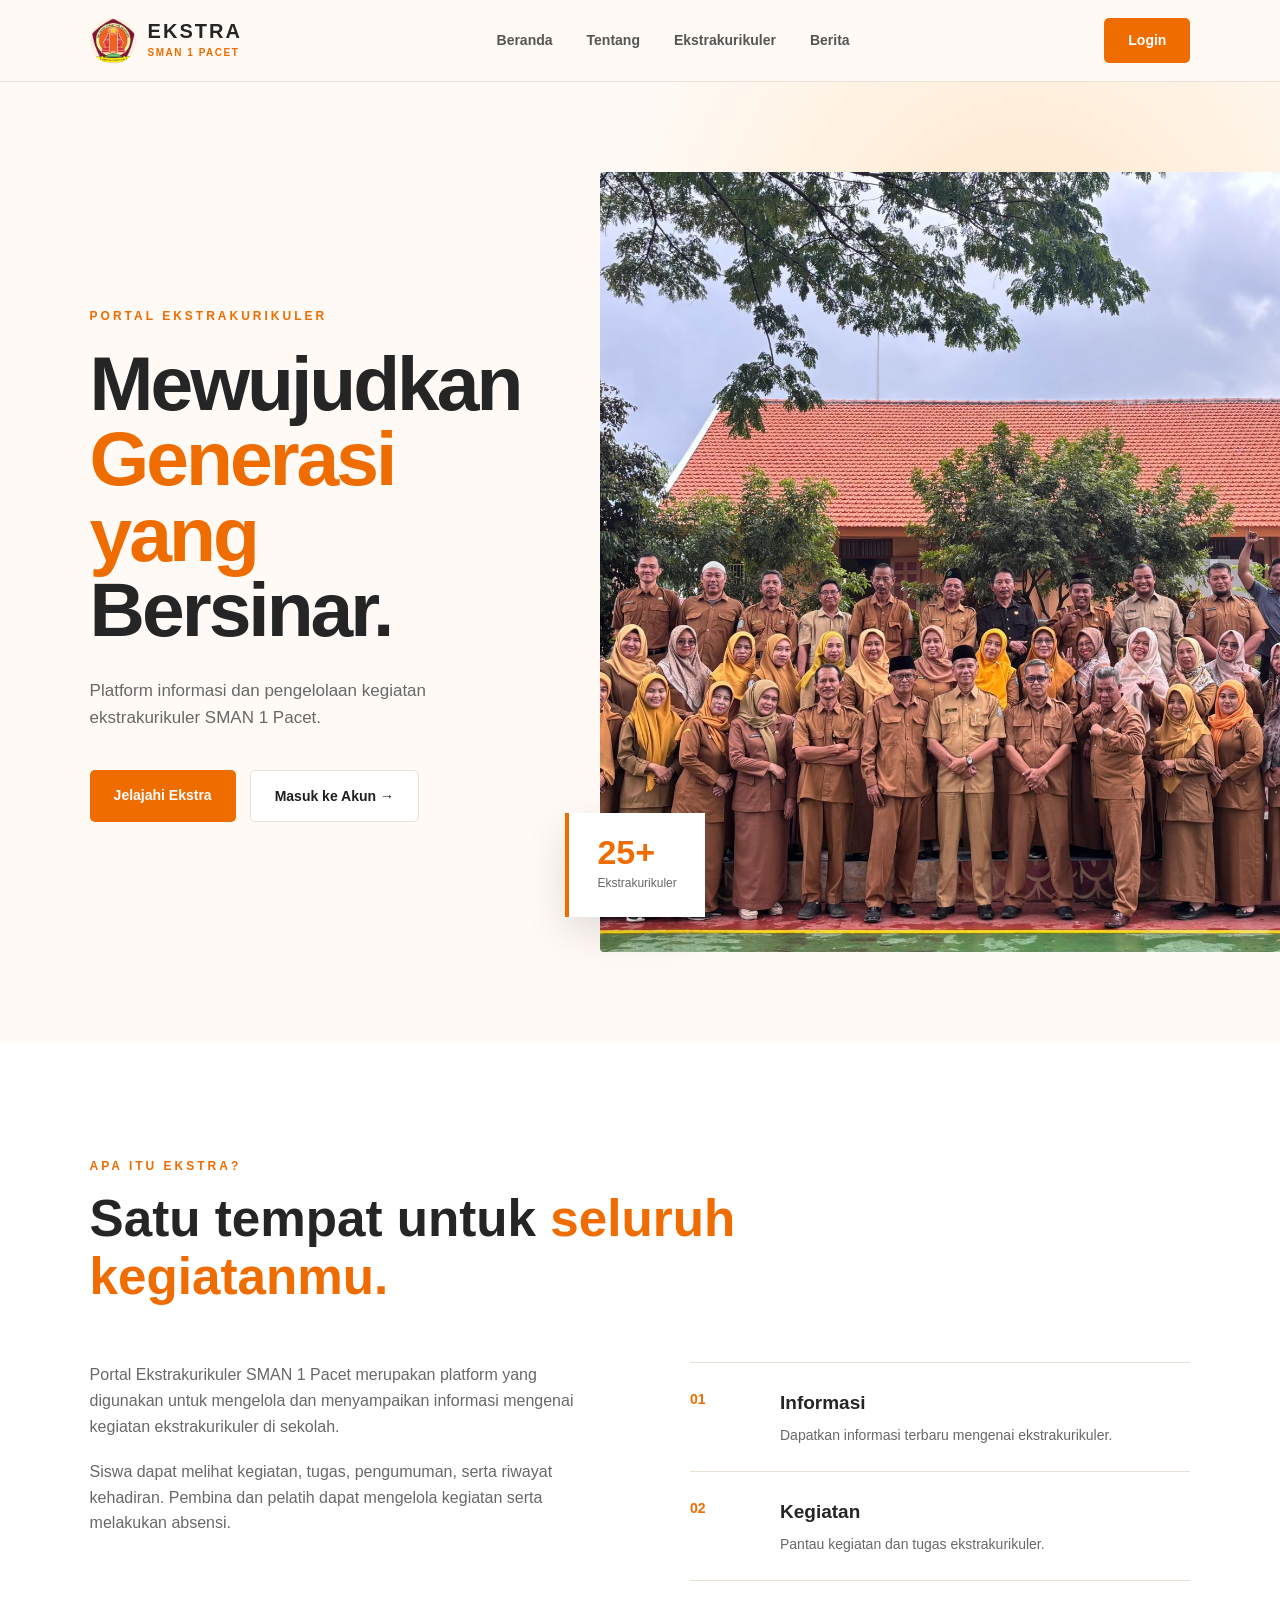
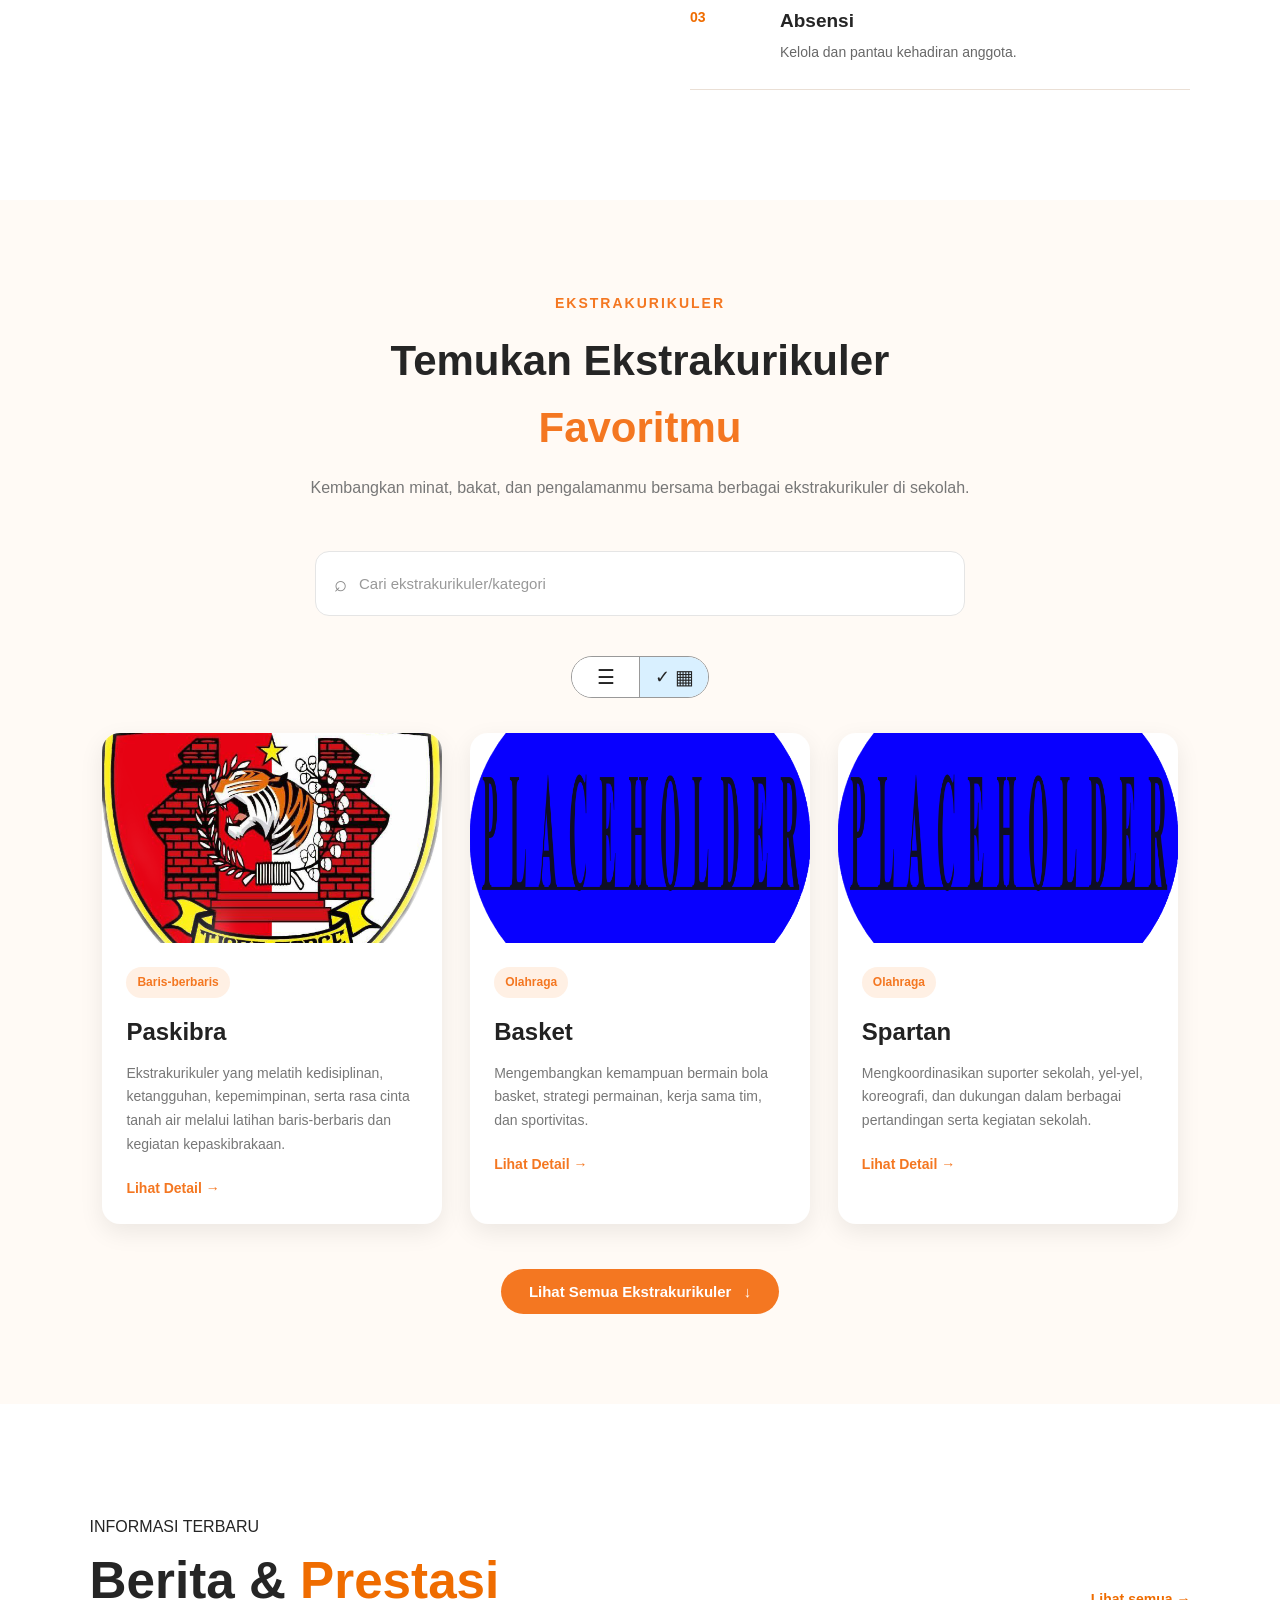
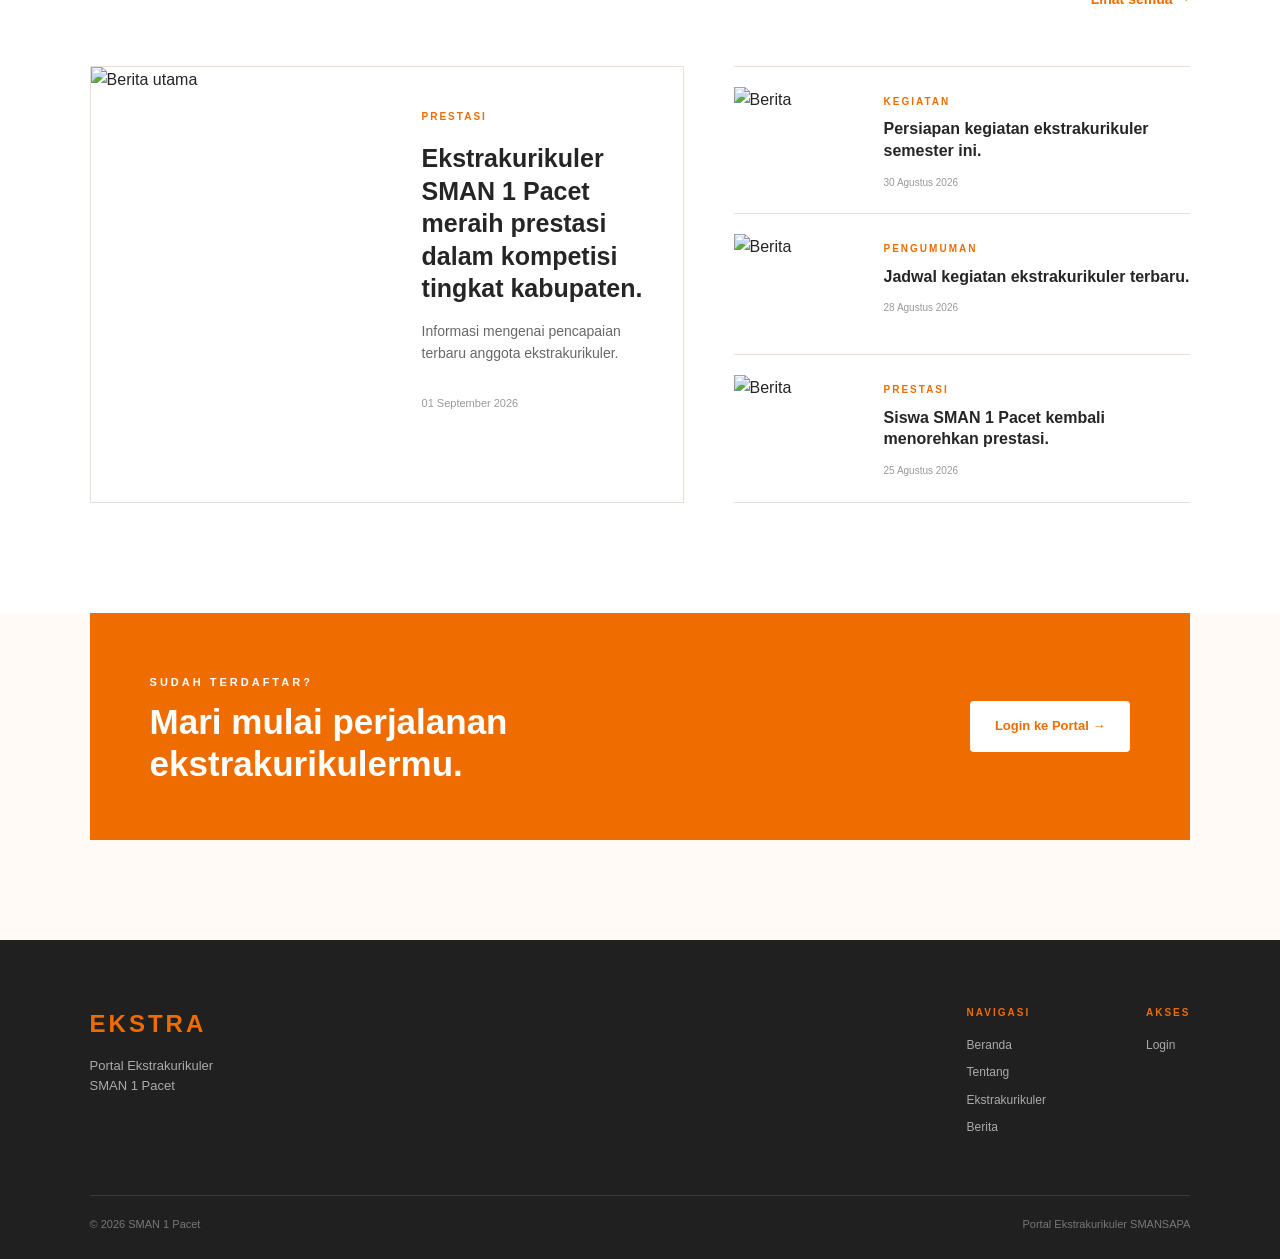
==== commit 8bbd24ef: "Update index.html" ====
--- a/index.html
+++ b/index.html
@@ -170,7 +170,7 @@
 
         <!-- =========================
      SECTION EKSTRAKURIKULER
-========================= -->
+        ========================= -->
 <section class="ekskul-section" id="ekstrakurikuler">
 
     <div class="section-header">
@@ -235,7 +235,7 @@
         <!-- EKSTRA 1 -->
                 <div class="ekskul-card">
             <div class="ekskul-image">
-                <img src="assets-image/PASSMAPA-logo.png" alt="Paskibra">
+                <img src="assets-image/ekstra-logo/PASSMAPA-logo.png" alt="Paskibra">
             </div>
 
             <div class="ekskul-content">
@@ -960,7 +960,7 @@
             </span>
 
             <span>
-                Portal Ekstrakurikuler
+                Portal Ekstrakurikuler SMANSAPA
             </span>
 
         </div>
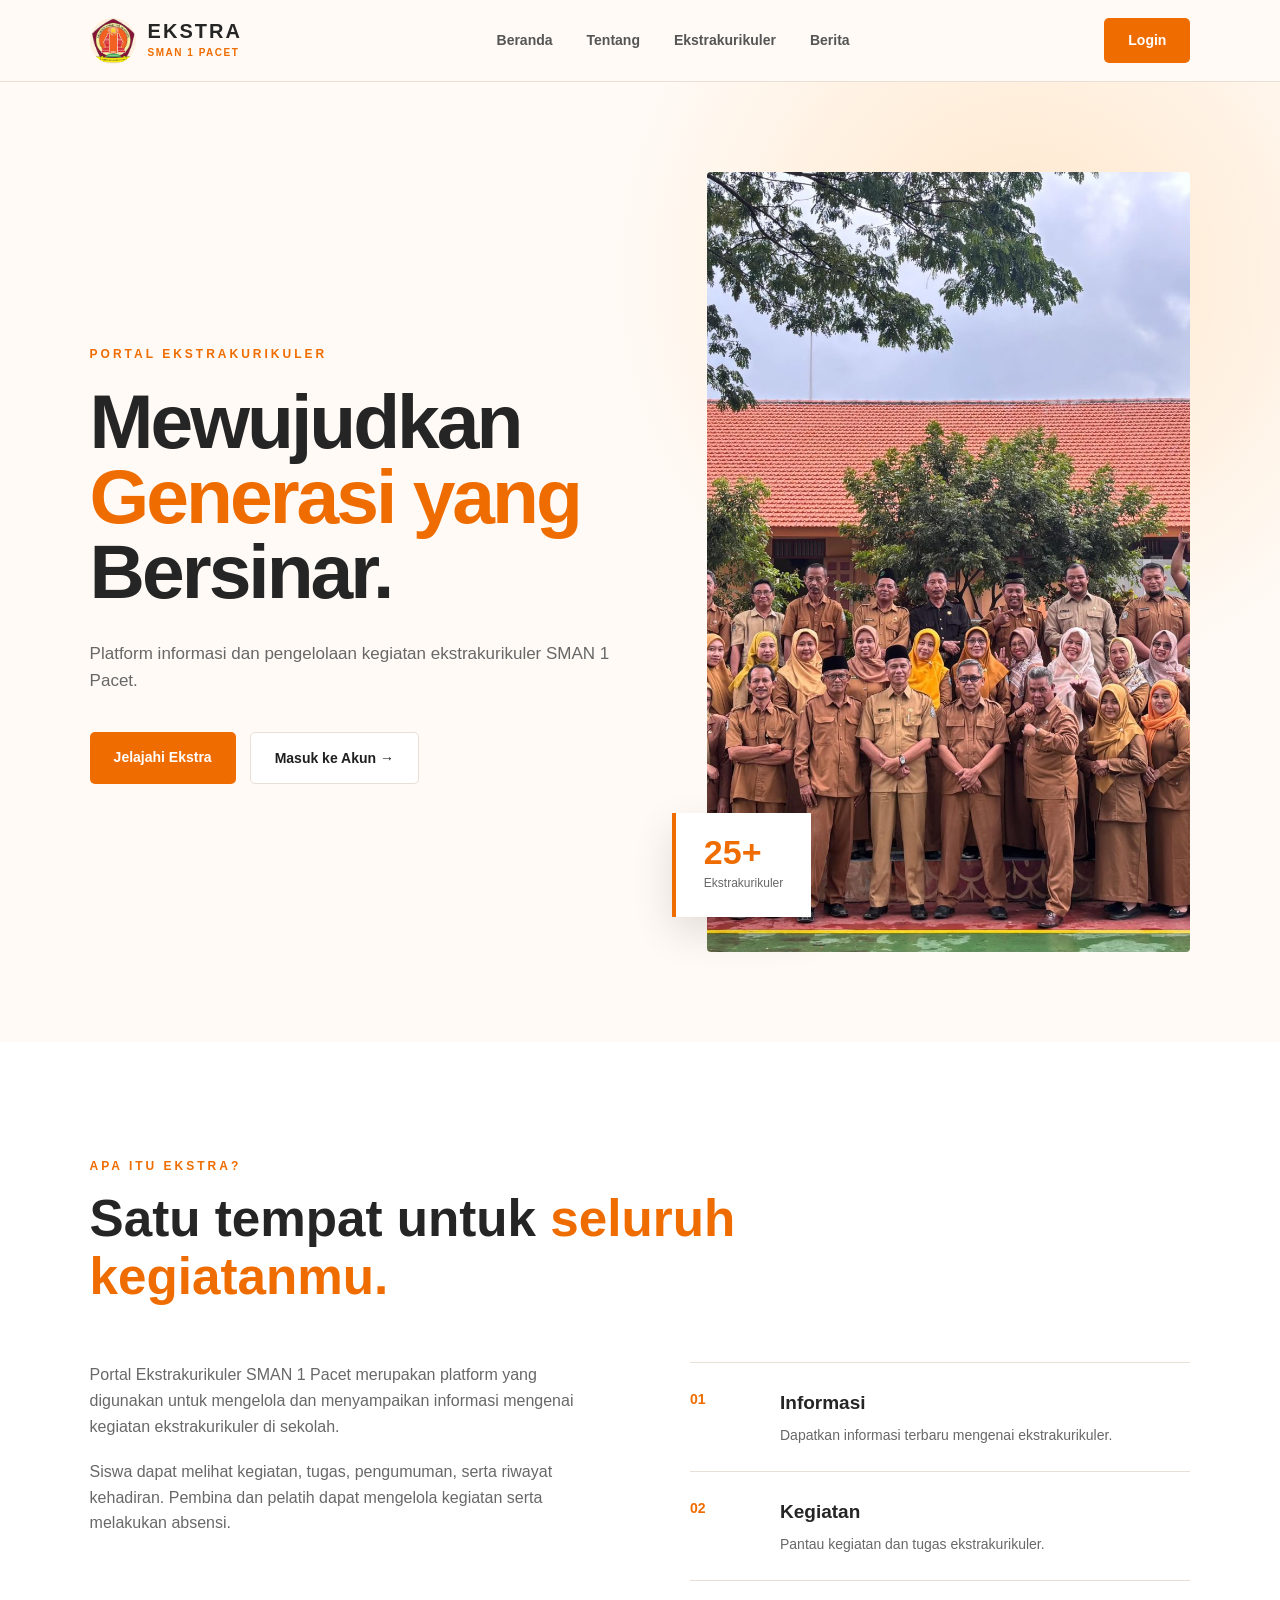
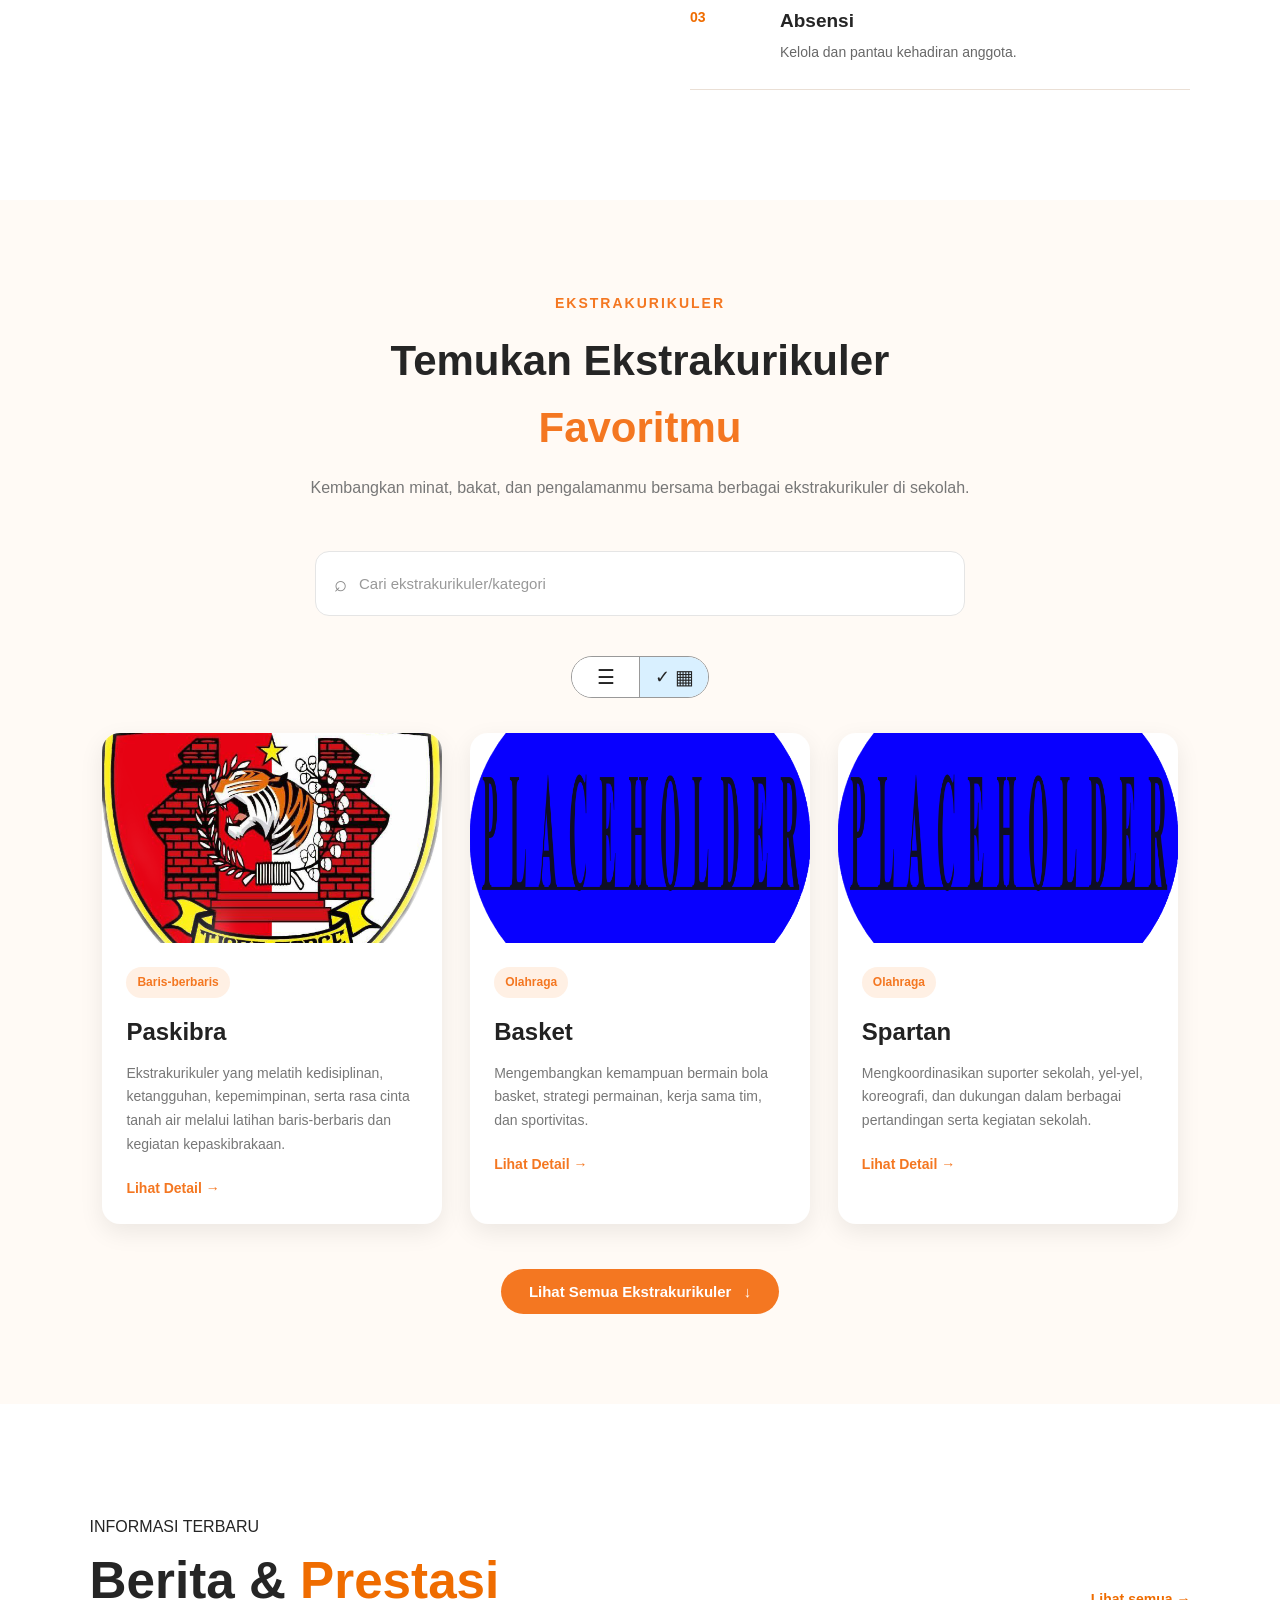
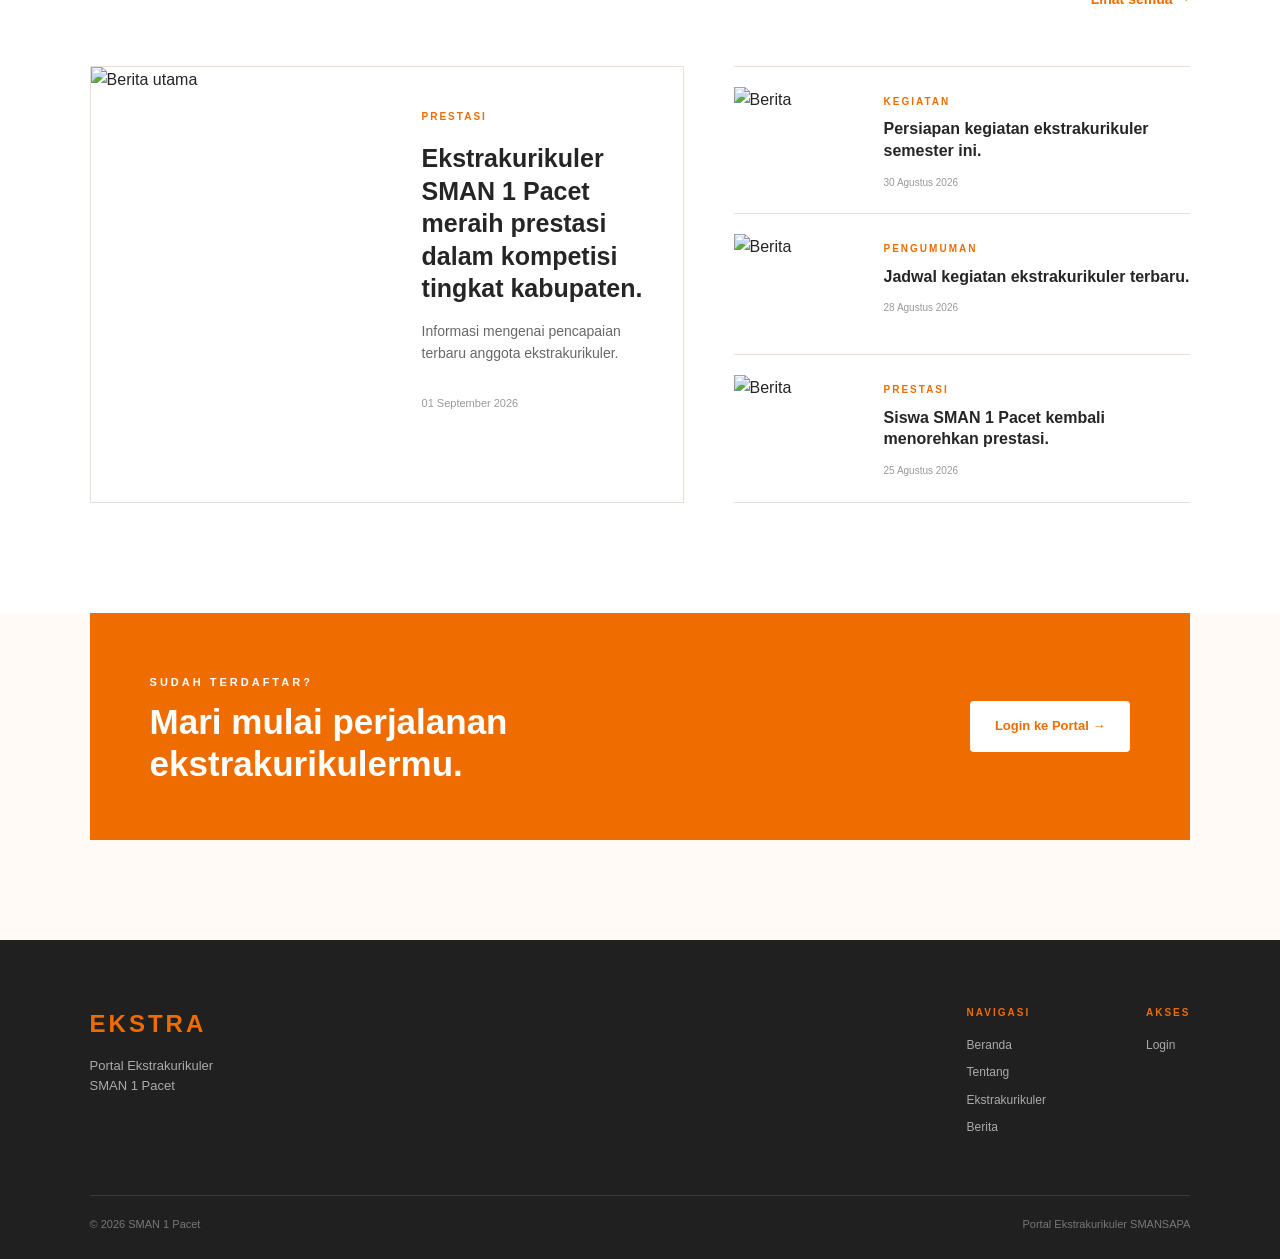
==== commit 79515cba: "Update index.html" ====
--- a/index.html
+++ b/index.html
@@ -168,6 +168,8 @@
 
         </section>
 
+
+        
         <!-- =========================
      SECTION EKSTRAKURIKULER
         ========================= -->
--- a/css/style.css
+++ b/css/style.css
@@ -278,9 +278,8 @@
 }
 
 .image-frame {
+    width: 100%;
     height: 780px;
-
-    width: 830px;
 
     overflow: hidden;
 
@@ -290,7 +289,9 @@
 .image-frame img {
     width: 100%;
     height: 100%;
+
     object-fit: cover;
+    object-position: center center;
 }
 
 .hero-card {
@@ -325,7 +326,7 @@
 
 /* ==================================================
    ABOUT
-============================================ */
+================================================== */
 
 .about {
     background: white;
@@ -727,7 +728,6 @@
         grid-template-columns: 1fr;
         gap: 50px;
     }
-
 }
 
 
@@ -809,6 +809,7 @@
         gap: 8px;
     }
 }
+
 
 /* =========================================
    SECTION EKSTRAKURIKULER
@@ -1025,49 +1026,86 @@
 
 /* =========================================
    MOBILE HERO
+   FIXED RESPONSIVE VERSION
 ========================================= */
 
 @media (max-width: 600px) {
 
     .hero {
         position: relative;
-        min-height: 100vh;
+
+        /*
+         * Jangan pakai 100vh.
+         * Tinggi hero mengikuti konten sehingga
+         * tidak menyebabkan gambar terdorong/terpotong
+         * secara tidak terkontrol pada device kecil.
+         */
+        min-height: 620px;
+        height: auto;
+
         padding: 0;
+
         display: flex;
         align-items: flex-end;
+
         overflow: hidden;
     }
 
     .hero-image {
         position: absolute;
-        inset: 0;
+
+        top: 0;
+        left: 0;
+        right: 0;
+        bottom: 0;
+
         width: 100%;
         height: 100%;
+
         z-index: 0;
     }
 
     .hero-image .image-frame {
         width: 100%;
         height: 100%;
+
+        min-height: 620px;
+
         border-radius: 0;
     }
 
     .hero-image .image-frame img {
         width: 100%;
         height: 100%;
+
+        /*
+         * cover mencegah gambar gepeng/stretch.
+         */
         object-fit: cover;
+
+        /*
+         * Sedikit mengutamakan bagian atas gambar.
+         * Bisa diubah ke 50% jika posisi gambar asli
+         * sudah pas.
+         */
+        object-position: center 30%;
     }
 
     .hero-content {
         position: relative;
+
         z-index: 2;
+
         width: 100%;
+
         padding: 40px 24px 50px;
+
         color: white;
     }
 
     .hero-content h1 {
         color: white;
+
         font-size: 42px;
         line-height: 1.05;
     }
@@ -1088,19 +1126,29 @@
         display: none;
     }
 
+    /*
+     * Overlay hanya untuk membantu keterbacaan
+     * teks di atas gambar.
+     */
     .hero::after {
         content: "";
+
         position: absolute;
+
         inset: 0;
+
         z-index: 1;
+
+        pointer-events: none;
+
         background: linear-gradient(
             to top,
             rgba(0, 0, 0, 0.75),
-            rgba(0, 0, 0, 0.1)
+            rgba(0, 0, 0, 0.10)
         );
     }
-
-}
+}
+
 
 /* =========================================
    MOBILE NAVBAR
@@ -1134,18 +1182,26 @@
 
     .navbar nav {
         display: none;
+
         position: absolute;
+
         top: 100%;
         left: 0;
+
         width: 100%;
+
         background: white;
+
         padding: 20px 24px;
+
         box-shadow: 0 10px 25px rgba(0, 0, 0, 0.08);
     }
 
     .navbar nav.active {
         display: flex;
+
         flex-direction: column;
+
         gap: 18px;
     }
 
@@ -1158,7 +1214,6 @@
     .navbar .btn-login {
         display: none;
     }
-
 }
 
 
@@ -1210,6 +1265,7 @@
     color: #999;
 }
 
+
 /* =========================================
    EKSKUL VIEW TOGGLE
 ========================================= */
@@ -1272,6 +1328,7 @@
     line-height: 1;
 }
 
+
 /* =========================================
    LIST MODE
 ========================================= */
@@ -1333,3 +1390,41 @@
 .ekskul-container.list-view .detail-btn {
     white-space: nowrap;
 }
+
+
+/* =========================================
+   EXTRA SMALL DEVICES
+   Contoh: 320px - 375px
+========================================= */
+
+@media (max-width: 375px) {
+
+    .hero {
+        min-height: 580px;
+    }
+
+    .hero-image .image-frame {
+        min-height: 580px;
+    }
+
+    .hero-content {
+        padding: 32px 20px 40px;
+    }
+
+    .hero-content h1 {
+        font-size: 36px;
+    }
+
+    .hero-content > p {
+        font-size: 14px;
+    }
+
+    .hero-label {
+        font-size: 10px;
+        letter-spacing: 2px;
+    }
+
+    .hero-image .image-frame img {
+        object-position: center 25%;
+    }
+}
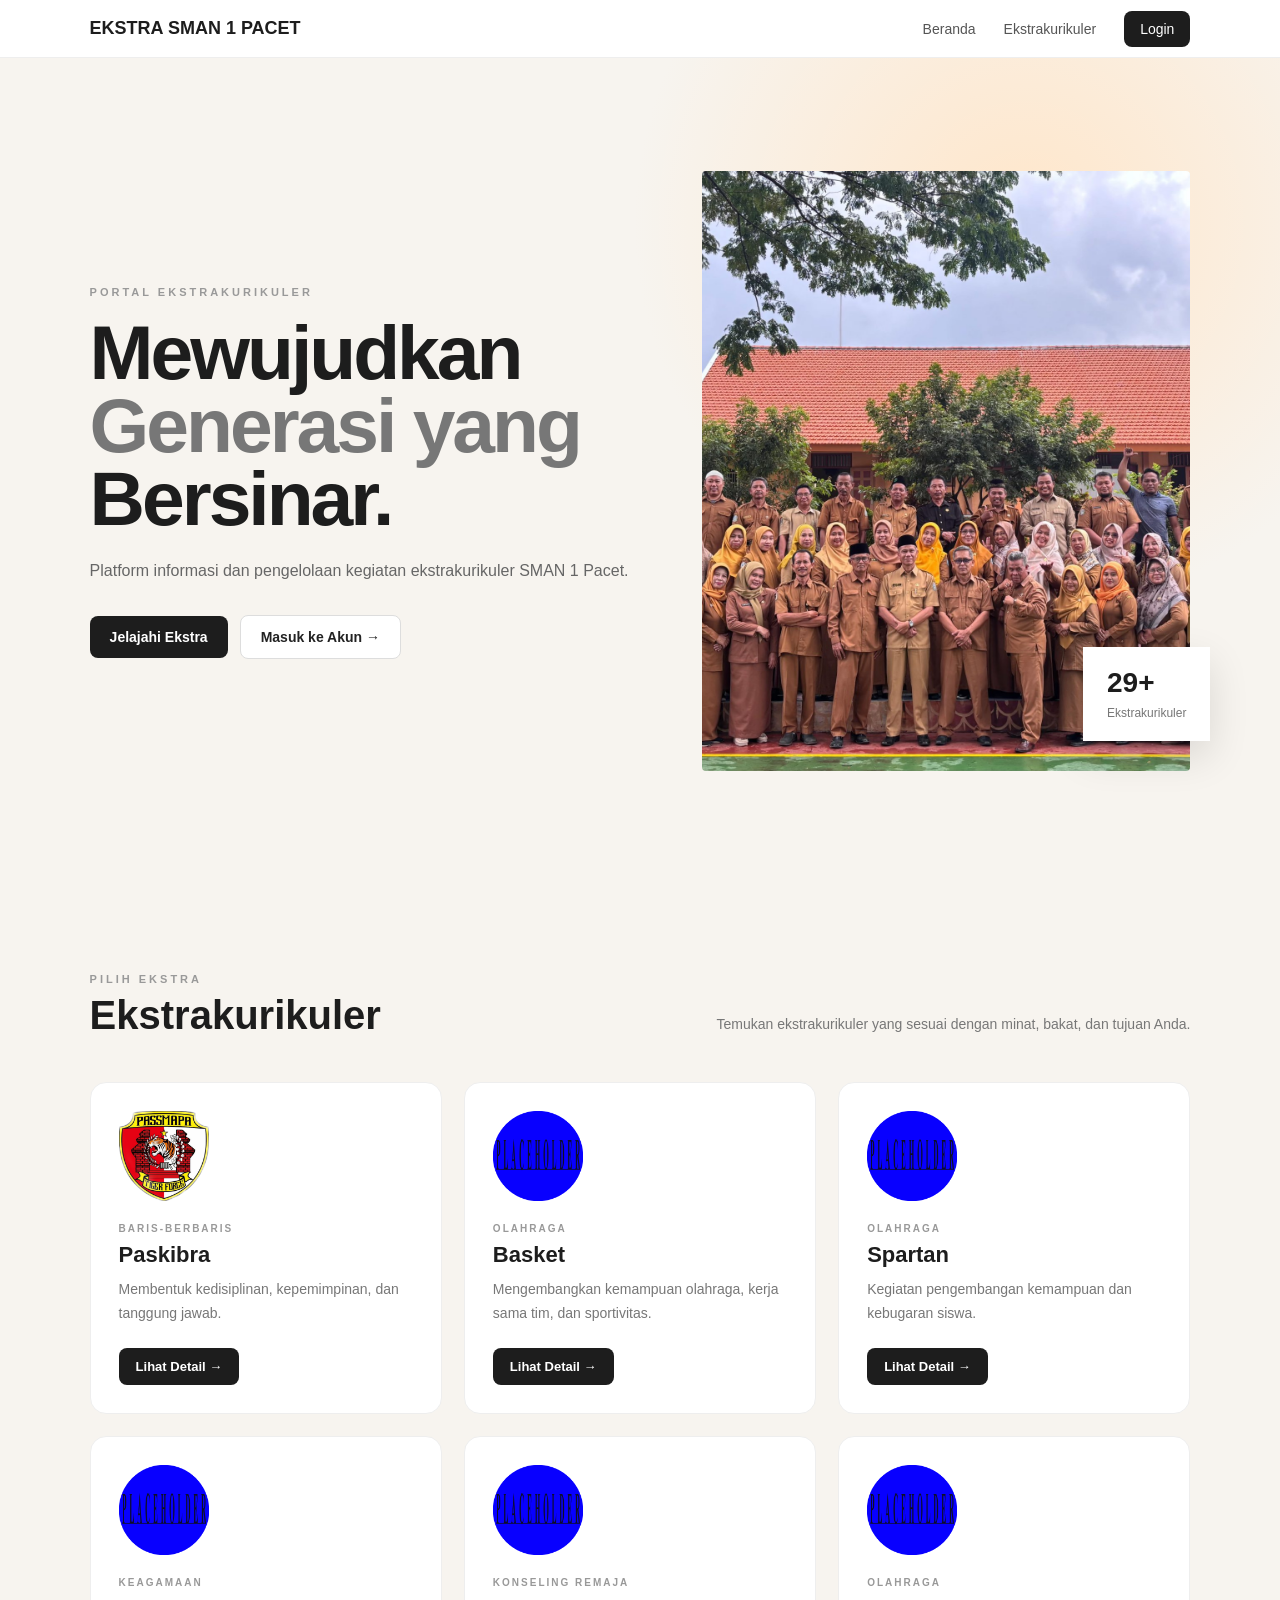
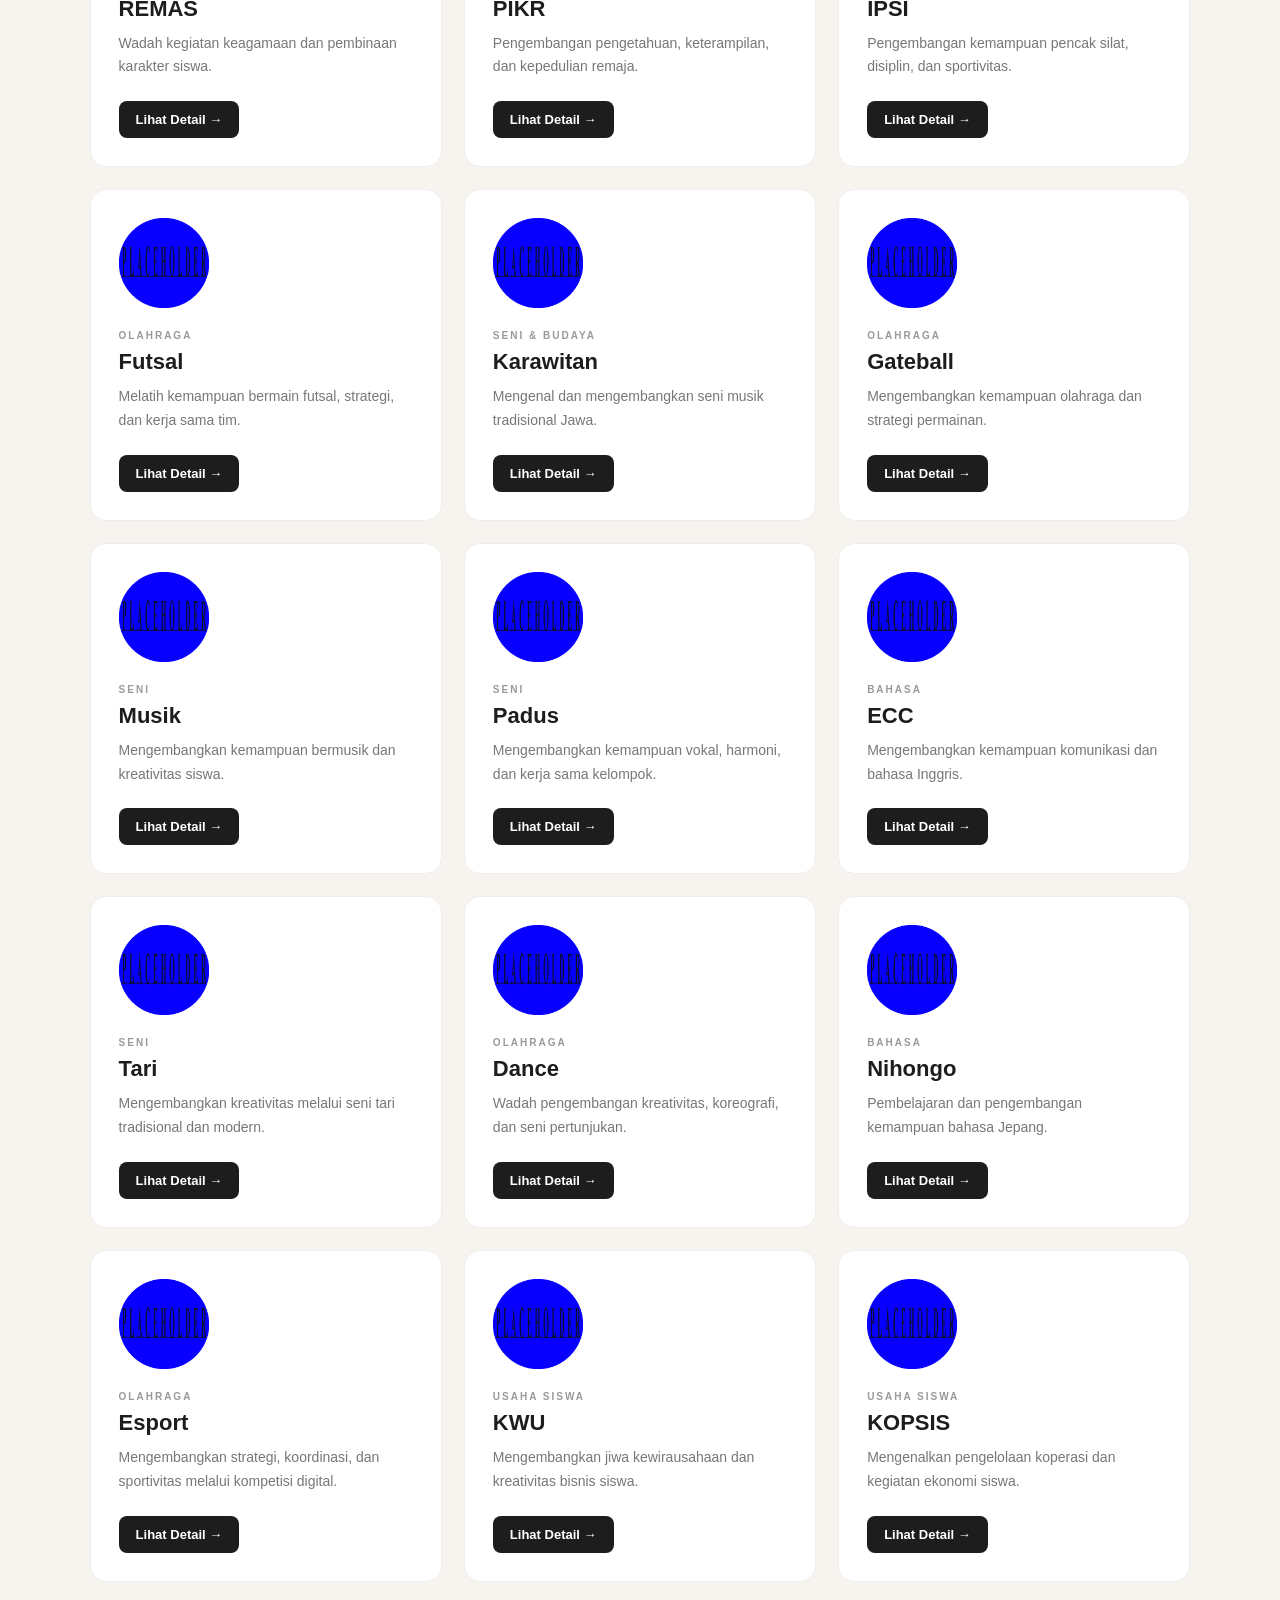
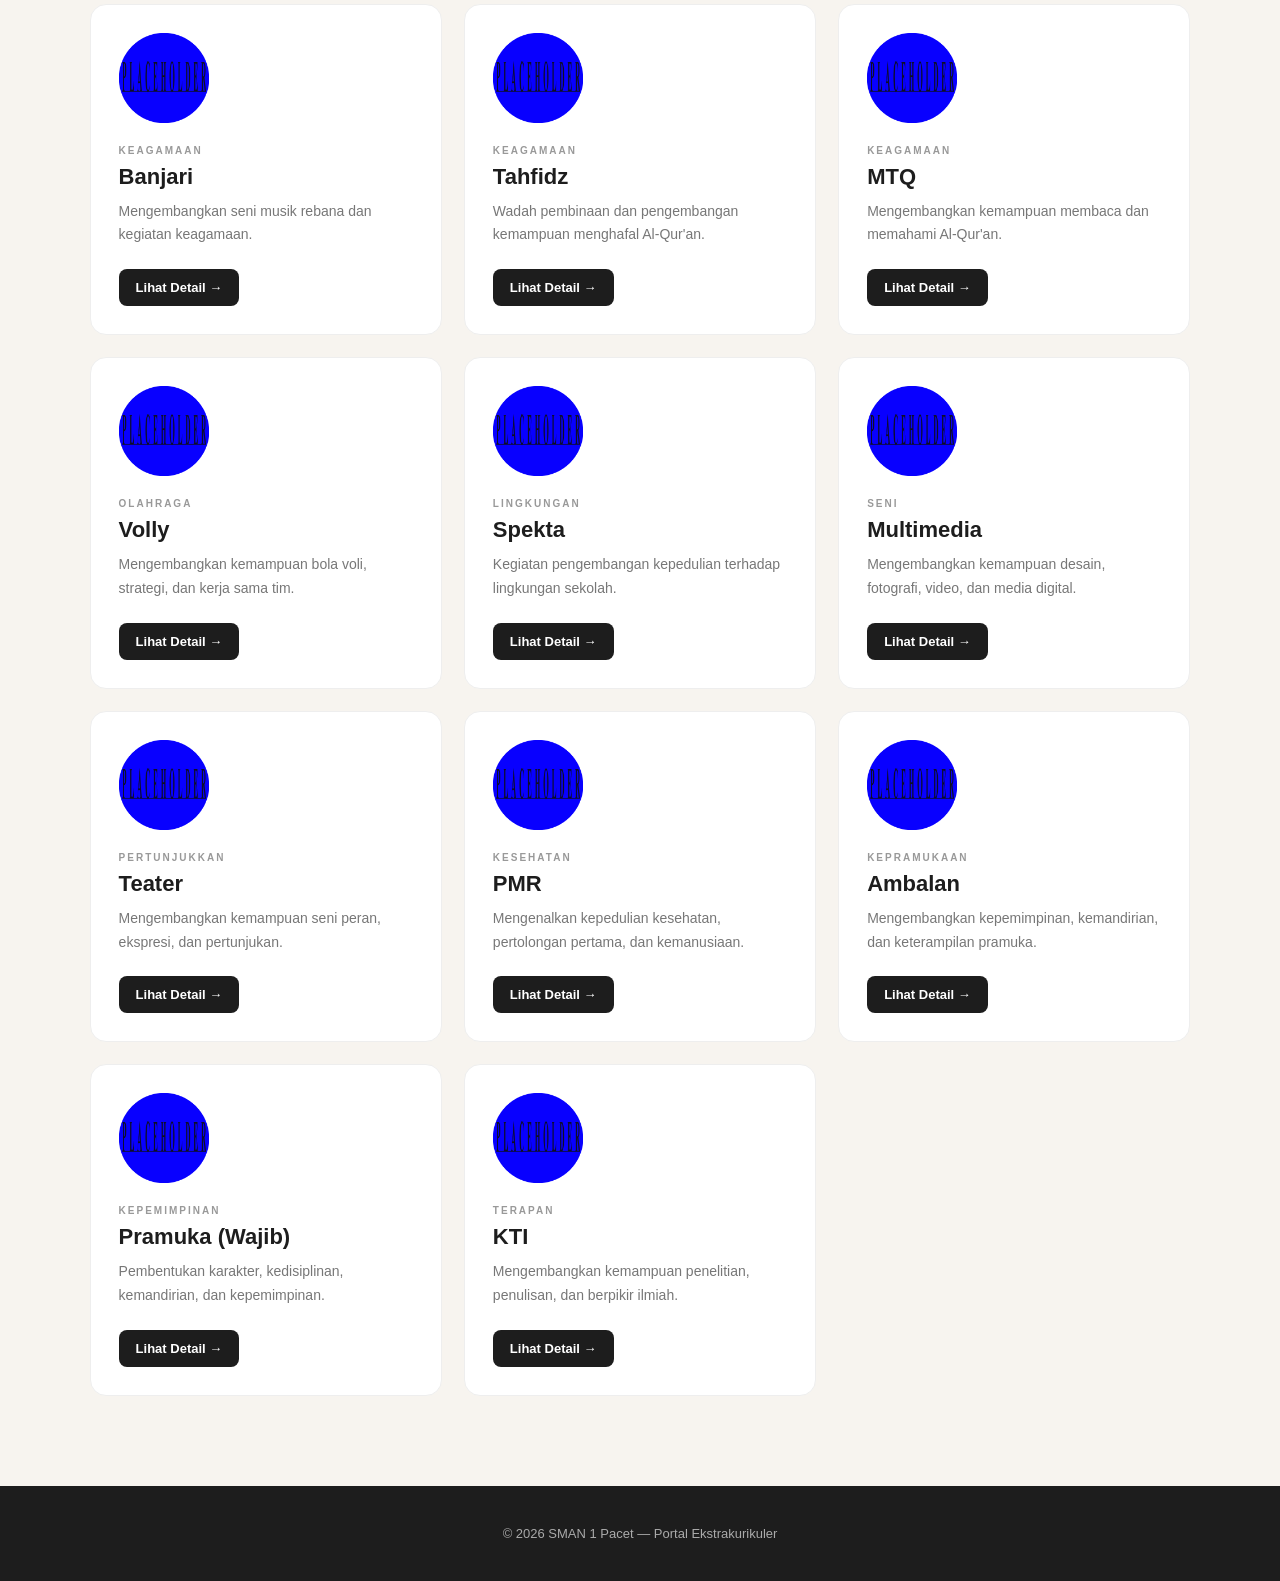
==== commit ba350cb1: "Create index.html" ====
--- a/index.html
+++ b/index.html
@@ -1,975 +1,2078 @@
 <!DOCTYPE html>
 <html lang="id">
+
 <head>
+
     <meta charset="UTF-8">
-    <meta name="viewport" content="width=device-width, initial-scale=1.0">
-
-    <title>Ekstrakurikuler SMAN 1 Pacet</title>
-
-    <link rel="stylesheet" href="css/style.css">
+
+    <meta
+        name="viewport"
+        content="width=device-width, initial-scale=1.0"
+    >
+
+    <title>
+        Ekstrakurikuler SMAN 1 Pacet
+    </title>
+
+    <style>
+
+        * {
+            box-sizing: border-box;
+            margin: 0;
+            padding: 0;
+        }
+
+        html {
+            scroll-behavior: smooth;
+        }
+
+        body {
+            font-family: Arial, sans-serif;
+
+            background: #f7f4ef;
+
+            color: #1d1d1d;
+        }
+
+
+        /* ========================================
+           NAVBAR
+        ======================================== */
+
+        .navbar {
+
+            position: sticky;
+
+            top: 0;
+
+            z-index: 1000;
+
+            display: flex;
+
+            align-items: center;
+
+            justify-content: space-between;
+
+            padding: 18px 7%;
+
+            background: rgba(
+                255,
+                255,
+                255,
+                0.96
+            );
+
+            border-bottom: 1px solid #eee;
+
+            backdrop-filter: blur(10px);
+        }
+
+        .brand {
+
+            font-size: 18px;
+
+            font-weight: 800;
+
+            color: #1d1d1d;
+
+            text-decoration: none;
+        }
+
+        .nav-links {
+
+            display: flex;
+
+            align-items: center;
+
+            gap: 28px;
+
+            list-style: none;
+        }
+
+        .nav-links a {
+
+            color: #555;
+
+            font-size: 14px;
+
+            text-decoration: none;
+
+            transition: 0.2s ease;
+        }
+
+        .nav-links a:hover {
+
+            color: #111;
+        }
+
+        .nav-login {
+
+            padding: 10px 16px;
+
+            border-radius: 8px;
+
+            background: #1d1d1d;
+
+            color: #fff !important;
+        }
+
+
+        /* ========================================
+           HERO
+        ======================================== */
+
+        .hero {
+
+            min-height: calc(100vh - 75px);
+
+            padding: 80px 7%;
+
+            display: grid;
+
+            grid-template-columns:
+                1fr 0.9fr;
+
+            align-items: center;
+
+            gap: 70px;
+
+            background:
+                radial-gradient(
+                    circle at 80% 20%,
+                    #ffe6ca 0,
+                    transparent 32%
+                );
+        }
+
+        .hero-label {
+
+            display: inline-block;
+
+            margin-bottom: 18px;
+
+            font-size: 11px;
+
+            font-weight: 700;
+
+            letter-spacing: 3px;
+
+            color: #999;
+        }
+
+        .hero-content h1 {
+
+            margin-bottom: 22px;
+
+            font-size:
+                clamp(48px, 6vw, 82px);
+
+            line-height: 0.95;
+
+            letter-spacing: -3px;
+        }
+
+        .hero-content h1 span {
+
+            color: #777;
+        }
+
+        .hero-content > p {
+
+            max-width: 570px;
+
+            margin-bottom: 30px;
+
+            font-size: 16px;
+
+            line-height: 1.8;
+
+            color: #666;
+        }
+
+        .hero-buttons {
+
+            display: flex;
+
+            align-items: center;
+
+            gap: 12px;
+
+            flex-wrap: wrap;
+        }
+
+        .btn-primary,
+        .btn-secondary {
+
+            display: inline-block;
+
+            padding: 13px 20px;
+
+            border-radius: 8px;
+
+            font-size: 14px;
+
+            font-weight: 700;
+
+            text-decoration: none;
+
+            transition:
+                transform 0.2s ease,
+                background 0.2s ease;
+        }
+
+        .btn-primary {
+
+            background: #1d1d1d;
+
+            color: #fff;
+        }
+
+        .btn-primary:hover {
+
+            background: #333;
+
+            transform:
+                translateY(-2px);
+        }
+
+        .btn-secondary {
+
+            border: 1px solid #ddd;
+
+            background: #fff;
+
+            color: #222;
+        }
+
+        .btn-secondary:hover {
+
+            transform:
+                translateY(-2px);
+        }
+
+
+        /* ========================================
+           HERO IMAGE
+        ======================================== */
+
+        .hero-image {
+
+            position: relative;
+
+            width: 100%;
+        }
+
+        .image-frame {
+
+            width: 100%;
+
+            height: 600px;
+
+            overflow: hidden;
+
+            border-radius: 4px;
+        }
+
+        .image-frame img {
+
+            display: block;
+
+            width: 100%;
+
+            height: 100%;
+
+            object-fit: cover;
+
+            object-position: center;
+        }
+
+        .hero-card {
+
+            position: absolute;
+
+            right: -20px;
+
+            bottom: 30px;
+
+            padding: 20px 24px;
+
+            background: #fff;
+
+            box-shadow:
+                0 15px 40px
+                rgba(0, 0, 0, 0.12);
+        }
+
+        .hero-card strong {
+
+            display: block;
+
+            margin-bottom: 4px;
+
+            font-size: 28px;
+        }
+
+        .hero-card span {
+
+            font-size: 12px;
+
+            color: #777;
+        }
+
+
+        /* ========================================
+           SECTION
+        ======================================== */
+
+        .section {
+
+            padding: 90px 7%;
+        }
+
+        .section-header {
+
+            display: flex;
+
+            align-items: end;
+
+            justify-content: space-between;
+
+            gap: 30px;
+
+            margin-bottom: 45px;
+        }
+
+        .section-label {
+
+            display: block;
+
+            margin-bottom: 8px;
+
+            font-size: 11px;
+
+            font-weight: 700;
+
+            letter-spacing: 3px;
+
+            color: #999;
+        }
+
+        .section-title {
+
+            font-size: 40px;
+
+            line-height: 1.1;
+        }
+
+        .section-description {
+
+            max-width: 550px;
+
+            font-size: 14px;
+
+            line-height: 1.7;
+
+            color: #777;
+        }
+
+
+        /* ========================================
+           EKSTRA GRID
+        ======================================== */
+
+        .ekstra-grid {
+
+            display: grid;
+
+            grid-template-columns:
+                repeat(3, minmax(0, 1fr));
+
+            gap: 22px;
+        }
+
+        .ekstra-card {
+
+            position: relative;
+
+            overflow: hidden;
+
+            padding: 28px;
+
+            min-height: 330px;
+
+            display: flex;
+
+            flex-direction: column;
+
+            background: #fff;
+
+            border: 1px solid #eee;
+
+            border-radius: 16px;
+
+            transition:
+                transform 0.25s ease,
+                box-shadow 0.25s ease;
+        }
+
+        .ekstra-card:hover {
+
+            transform:
+                translateY(-5px);
+
+            box-shadow:
+                0 18px 45px
+                rgba(0, 0, 0, 0.08);
+        }
+
+        .ekstra-logo {
+
+            width: 90px;
+
+            height: 90px;
+
+            margin-bottom: 22px;
+
+            display: flex;
+
+            align-items: center;
+
+            justify-content: center;
+        }
+
+        .ekstra-logo img {
+
+            width: 100%;
+
+            height: 100%;
+
+            object-fit: contain;
+        }
+
+        .ekstra-category {
+
+            display: inline-block;
+
+            margin-bottom: 8px;
+
+            font-size: 10px;
+
+            font-weight: 700;
+
+            letter-spacing: 2px;
+
+            text-transform: uppercase;
+
+            color: #999;
+        }
+
+        .ekstra-card h3 {
+
+            margin-bottom: 10px;
+
+            font-size: 22px;
+        }
+
+        .ekstra-card p {
+
+            margin-bottom: 22px;
+
+            font-size: 14px;
+
+            line-height: 1.7;
+
+            color: #777;
+        }
+
+        .detail-button {
+
+            display: inline-flex;
+
+            align-items: center;
+
+            justify-content: center;
+
+            width: fit-content;
+
+            margin-top: auto;
+
+            padding: 11px 17px;
+
+            border-radius: 8px;
+
+            background: #1d1d1d;
+
+            color: #fff;
+
+            font-size: 13px;
+
+            font-weight: 700;
+
+            text-decoration: none;
+
+            transition:
+                background 0.2s ease,
+                transform 0.2s ease;
+        }
+
+        .detail-button:hover {
+
+            background: #333;
+
+            transform:
+                translateY(-2px);
+        }
+
+
+        /* ========================================
+           FOOTER
+        ======================================== */
+
+        footer {
+
+            padding: 40px 7%;
+
+            background: #1d1d1d;
+
+            color: #aaa;
+
+            text-align: center;
+
+            font-size: 13px;
+        }
+
+
+        /* ========================================
+           MOBILE
+        ======================================== */
+
+        @media (max-width: 900px) {
+
+            .hero {
+
+                grid-template-columns: 1fr;
+
+            }
+
+            .hero-image {
+
+                max-width: 700px;
+
+                margin: 0 auto;
+
+            }
+
+            .ekstra-grid {
+
+                grid-template-columns:
+                    repeat(2, minmax(0, 1fr));
+
+            }
+
+        }
+
+
+        @media (max-width: 600px) {
+
+            .navbar {
+
+                padding:
+                    16px 5%;
+            }
+
+            .nav-links {
+
+                display: none;
+            }
+
+            .hero {
+
+                min-height: auto;
+
+                padding:
+                    60px 5%;
+
+                gap: 40px;
+            }
+
+            .hero-content h1 {
+
+                font-size: 48px;
+
+                letter-spacing: -2px;
+            }
+
+            .image-frame {
+
+                height: 480px;
+            }
+
+            .hero-card {
+
+                right: 15px;
+
+                bottom: 20px;
+            }
+
+            .section {
+
+                padding:
+                    65px 5%;
+            }
+
+            .section-header {
+
+                display: block;
+            }
+
+            .section-title {
+
+                font-size: 32px;
+
+                margin-bottom: 12px;
+            }
+
+            .ekstra-grid {
+
+                grid-template-columns: 1fr;
+            }
+
+            .ekstra-card {
+
+                min-height: 300px;
+            }
+
+        }
+
+    </style>
+
 </head>
 
+
 <body>
 
-    <!-- ================= HEADER ================= -->
-    <header class="navbar">
-
-        <div class="logo">
-            <div class="logo-icon">
-                <img src="assets-image/SMAN1PACET-logo.png" alt="Logo Sekolah">
+
+    <!-- ========================================
+         NAVBAR
+    ========================================= -->
+
+    <nav class="navbar">
+
+        <a
+            href="index.html"
+            class="brand"
+        >
+            EKSTRA SMAN 1 PACET
+        </a>
+
+
+        <ul class="nav-links">
+
+            <li>
+                <a href="#beranda">
+                    Beranda
+                </a>
+            </li>
+
+            <li>
+                <a href="#ekstrakurikuler">
+                    Ekstrakurikuler
+                </a>
+            </li>
+
+            <li>
+                <a
+                    href="login.html"
+                    class="nav-login"
+                >
+                    Login
+                </a>
+            </li>
+
+        </ul>
+
+    </nav>
+
+
+    <!-- ========================================
+         HERO
+    ========================================= -->
+
+    <section
+        class="hero"
+        id="beranda"
+    >
+
+        <div class="hero-content">
+
+            <span class="hero-label">
+                PORTAL EKSTRAKURIKULER
+            </span>
+
+            <h1>
+
+                Mewujudkan
+                <br>
+
+                <span>
+                    Generasi yang
+                </span>
+
+                <br>
+
+                Bersinar.
+
+            </h1>
+
+            <p>
+                Platform informasi dan pengelolaan
+                kegiatan ekstrakurikuler SMAN 1 Pacet.
+            </p>
+
+            <div class="hero-buttons">
+
+                <a
+                    href="#ekstrakurikuler"
+                    class="btn-primary"
+                >
+                    Jelajahi Ekstra
+                </a>
+
+                <a
+                    href="login.html"
+                    class="btn-secondary"
+                >
+                    Masuk ke Akun →
+                </a>
+
             </div>
 
-            <div class="logo-text">
-                <h2>EKSTRA</h2>
-                <span>SMAN 1 PACET</span>
+        </div>
+
+
+        <div class="hero-image">
+
+            <div class="image-frame">
+
+                <img
+                    src="assets-image/Hiro-Example.jpg"
+                    alt="Kegiatan Ekstrakurikuler"
+                >
+
             </div>
+
+
+            <div class="hero-card">
+
+                <strong>
+                    29+
+                </strong>
+
+                <span>
+                    Ekstrakurikuler
+                </span>
+
+            </div>
+
         </div>
 
-      <nav>
-        <a href="#beranda">Beranda</a>
-        <a href="#tentang">Tentang</a>
-        <a href="#ekstrakurikuler">Ekstrakurikuler</a>
-        <a href="#berita">Berita</a>
-    </nav>
-    
-    <button class="menu-toggle" id="menuToggle">
-        ☰
-    </button>
-    
-    <a href="login.html" class="btn-login">
-        Login
-    </a>
-
-    </header>
-
-
-    <!-- ================= HERO ================= -->
-    <main>
-
-        <section class="hero" id="beranda">
-
-            <div class="hero-content">
-
-                <span class="hero-label">
-                    PORTAL EKSTRAKURIKULER
-                </span>
-
-                <h1>
-                    Mewujudkan<br>
-                    <span>Generasi yang</span><br>
-                    Bersinar.
-                </h1>
-
-                <p>
-                    Platform informasi dan pengelolaan kegiatan
-                    ekstrakurikuler SMAN 1 Pacet.
-                </p>
-
-                <div class="hero-buttons">
-                    <a href="#ekstrakurikuler" class="btn-primary">
-                        Jelajahi Ekstra
-                    </a>
-
-                    <a href="login.html" class="btn-secondary">
-                        Masuk ke Akun →
-                    </a>
-                </div>
+    </section>
+
+
+    <!-- ========================================
+         EKSTRAKURIKULER
+    ========================================= -->
+
+    <section
+        class="section"
+        id="ekstrakurikuler"
+    >
+
+        <div class="section-header">
+
+            <div>
+
+                <span class="section-label">
+                    PILIH EKSTRA
+                </span>
+
+                <h2 class="section-title">
+                    Ekstrakurikuler
+                </h2>
 
             </div>
 
-            <div class="hero-image">
-
-                <div class="image-frame">
-                    <img src="assets-image/Hiro-Example.jpg" alt="Kegiatan Ekstrakurikuler">
-                </div>
-
-                <div class="hero-card">
-                    <strong>25+</strong>
-                    <span>Ekstrakurikuler</span>
-                </div>
-
-            </div>
-
-        </section>
-
-
-        <!-- ================= TENTANG ================= -->
-        <section class="about section" id="tentang">
-
-            <div class="section-heading">
-
-                <span>APA ITU EKSTRA?</span>
-
-                <h2>
-                    Satu tempat untuk
-                    <strong>seluruh kegiatanmu.</strong>
-                </h2>
-
-            </div>
-
-            <div class="about-grid">
-
-                <div class="about-text">
-
-                    <p>
-                        Portal Ekstrakurikuler SMAN 1 Pacet merupakan
-                        platform yang digunakan untuk mengelola dan
-                        menyampaikan informasi mengenai kegiatan
-                        ekstrakurikuler di sekolah.
-                    </p>
-
-                    <p>
-                        Siswa dapat melihat kegiatan, tugas,
-                        pengumuman, serta riwayat kehadiran.
-                        Pembina dan pelatih dapat mengelola
-                        kegiatan serta melakukan absensi.
-                    </p>
-
-                </div>
-
-                <div class="about-features">
-
-                    <div class="feature">
-                        <div class="feature-number">01</div>
-                        <div>
-                            <h3>Informasi</h3>
-                            <p>
-                                Dapatkan informasi terbaru
-                                mengenai ekstrakurikuler.
-                            </p>
-                        </div>
-                    </div>
-
-                    <div class="feature">
-                        <div class="feature-number">02</div>
-                        <div>
-                            <h3>Kegiatan</h3>
-                            <p>
-                                Pantau kegiatan dan tugas
-                                ekstrakurikuler.
-                            </p>
-                        </div>
-                    </div>
-
-                    <div class="feature">
-                        <div class="feature-number">03</div>
-                        <div>
-                            <h3>Absensi</h3>
-                            <p>
-                                Kelola dan pantau kehadiran
-                                anggota.
-                            </p>
-                        </div>
-                    </div>
-
-                </div>
-
-            </div>
-
-        </section>
-
-
-        
-        <!-- =========================
-     SECTION EKSTRAKURIKULER
-        ========================= -->
-<section class="ekskul-section" id="ekstrakurikuler">
-
-    <div class="section-header">
-        <span class="section-label">EKSTRAKURIKULER</span>
-
-        <h2>
-            Temukan Ekstrakurikuler
-            <span>Favoritmu</span>
-        </h2>
-
-        <p>
-            Kembangkan minat, bakat, dan pengalamanmu
-            bersama berbagai ekstrakurikuler di sekolah.
-        </p>
-    </div>
-
-        <!-- SEARCH EKSTRAKURIKULER -->
-    <div class="ekskul-search">
-    
-        <div class="search-box">
-            <span class="search-icon">⌕</span>
-    
-            <input
-                type="text"
-                id="searchEkskul"
-                placeholder="Cari ekstrakurikuler/kategori"
-                autocomplete="off"
-            >
+            <p class="section-description">
+
+                Temukan ekstrakurikuler yang sesuai
+                dengan minat, bakat, dan tujuan Anda.
+
+            </p>
+
         </div>
-    
-    </div>
-
-    <!-- VIEW TOGGLE -->
-    <div class="ekskul-view-control">
-    
-        <button
-            id="listViewBtn"
-            class="view-btn active"
-            type="button"
-            aria-label="Tampilan daftar"
-        >
-            <span class="check">✓</span>
-            <span class="view-icon">☰</span>
-        </button>
-    
-        <button
-            id="gridViewBtn"
-            class="view-btn"
-            type="button"
-            aria-label="Tampilan grid"
-        >
-            <span class="check">✓</span>
-            <span class="view-icon">▦</span>
-        </button>
-    
-    </div>
-
-
-    <!-- CONTAINER EKSTRAKURIKULER -->
-    <div class="ekskul-container">
-
-        <!-- EKSTRA 1 -->
-                <div class="ekskul-card">
-            <div class="ekskul-image">
-                <img src="assets-image/ekstra-logo/PASSMAPA-logo.png" alt="Paskibra">
-            </div>
-
-            <div class="ekskul-content">
-                <span class="ekskul-category">Baris-berbaris</span>
-
-                <h3>Paskibra</h3>
-
-                <p>
-                    Ekstrakurikuler yang melatih kedisiplinan, ketangguhan, 
-                    kepemimpinan, serta rasa cinta tanah air melalui latihan
-                    baris-berbaris dan kegiatan kepaskibrakaan.
-                </p>
-
-                <a href="#" class="detail-btn">
-                    Lihat Detail →
-                </a>
-            </div>
+
+
+        <div class="ekstra-grid">
+
+
+            <!-- =================================
+                 PASKIBRA
+            ================================== -->
+
+            <article
+                class="ekstra-card"
+                data-ekstra="paskibra"
+            >
+
+                <div class="ekstra-logo">
+
+                    <img
+                        src="assets-image/ekstra-logo/PASSMAPA-logo.png"
+                        alt="Logo Paskibra"
+                    >
+
+                </div>
+
+                <span class="ekstra-category">
+                    Baris-berbaris
+                </span>
+
+                <h3>
+                    Paskibra
+                </h3>
+
+                <p>
+                    Membentuk kedisiplinan,
+                    kepemimpinan, dan tanggung jawab.
+                </p>
+
+                <a
+                    href="detail.html"
+                    class="detail-button"
+                >
+                    Lihat Detail →
+                </a>
+
+            </article>
+
+
+            <!-- =================================
+                 BASKET
+            ================================== -->
+
+            <article
+                class="ekstra-card"
+                data-ekstra="basket"
+            >
+
+                <div class="ekstra-logo">
+
+                    <img
+                        src="assets-image/plisiholder.png"
+                        alt="Logo Basket"
+                    >
+
+                </div>
+
+                <span class="ekstra-category">
+                    Olahraga
+                </span>
+
+                <h3>
+                    Basket
+                </h3>
+
+                <p>
+                    Mengembangkan kemampuan olahraga,
+                    kerja sama tim, dan sportivitas.
+                </p>
+
+                <a
+                    href="detail.html"
+                    class="detail-button"
+                >
+                    Lihat Detail →
+                </a>
+
+            </article>
+
+
+            <!-- =================================
+                 SPARTAN
+            ================================== -->
+
+            <article
+                class="ekstra-card"
+                data-ekstra="spartan"
+            >
+
+                <div class="ekstra-logo">
+
+                    <img
+                        src="assets-image/plisiholder.png"
+                        alt="Logo Spartan"
+                    >
+
+                </div>
+
+                <span class="ekstra-category">
+                    Olahraga
+                </span>
+
+                <h3>
+                    Spartan
+                </h3>
+
+                <p>
+                    Kegiatan pengembangan kemampuan
+                    dan kebugaran siswa.
+                </p>
+
+                <a
+                    href="detail.html"
+                    class="detail-button"
+                >
+                    Lihat Detail →
+                </a>
+
+            </article>
+
+
+            <!-- =================================
+                 REMAS
+            ================================== -->
+
+            <article
+                class="ekstra-card"
+                data-ekstra="remas"
+            >
+
+                <div class="ekstra-logo">
+
+                    <img
+                        src="assets-image/plisiholder.png"
+                        alt="Logo REMAS"
+                    >
+
+                </div>
+
+                <span class="ekstra-category">
+                    Keagamaan
+                </span>
+
+                <h3>
+                    REMAS
+                </h3>
+
+                <p>
+                    Wadah kegiatan keagamaan dan
+                    pembinaan karakter siswa.
+                </p>
+
+                <a
+                    href="detail.html"
+                    class="detail-button"
+                >
+                    Lihat Detail →
+                </a>
+
+            </article>
+
+
+            <!-- =================================
+                 PIKR
+            ================================== -->
+
+            <article
+                class="ekstra-card"
+                data-ekstra="pikr"
+            >
+
+                <div class="ekstra-logo">
+
+                    <img
+                        src="assets-image/plisiholder.png"
+                        alt="Logo PIKR"
+                    >
+
+                </div>
+
+                <span class="ekstra-category">
+                    Konseling Remaja
+                </span>
+
+                <h3>
+                    PIKR
+                </h3>
+
+                <p>
+                    Pengembangan pengetahuan,
+                    keterampilan, dan kepedulian remaja.
+                </p>
+
+                <a
+                    href="detail.html"
+                    class="detail-button"
+                >
+                    Lihat Detail →
+                </a>
+
+            </article>
+
+
+            <!-- =================================
+                 IPSI
+            ================================== -->
+
+            <article
+                class="ekstra-card"
+                data-ekstra="ipsi"
+            >
+
+                <div class="ekstra-logo">
+
+                    <img
+                        src="assets-image/plisiholder.png"
+                        alt="Logo IPSI"
+                    >
+
+                </div>
+
+                <span class="ekstra-category">
+                    Olahraga
+                </span>
+
+                <h3>
+                    IPSI
+                </h3>
+
+                <p>
+                    Pengembangan kemampuan pencak silat,
+                    disiplin, dan sportivitas.
+                </p>
+
+                <a
+                    href="detail.html"
+                    class="detail-button"
+                >
+                    Lihat Detail →
+                </a>
+
+            </article>
+
+
+            <!-- =================================
+                 FUTSAL
+            ================================== -->
+
+            <article
+                class="ekstra-card"
+                data-ekstra="futsal"
+            >
+
+                <div class="ekstra-logo">
+
+                    <img
+                        src="assets-image/plisiholder.png"
+                        alt="Logo Futsal"
+                    >
+
+                </div>
+
+                <span class="ekstra-category">
+                    Olahraga
+                </span>
+
+                <h3>
+                    Futsal
+                </h3>
+
+                <p>
+                    Melatih kemampuan bermain futsal,
+                    strategi, dan kerja sama tim.
+                </p>
+
+                <a
+                    href="detail.html"
+                    class="detail-button"
+                >
+                    Lihat Detail →
+                </a>
+
+            </article>
+
+
+            <!-- =================================
+                 KARAWITAN
+            ================================== -->
+
+            <article
+                class="ekstra-card"
+                data-ekstra="karawitan"
+            >
+
+                <div class="ekstra-logo">
+
+                    <img
+                        src="assets-image/plisiholder.png"
+                        alt="Logo Karawitan"
+                    >
+
+                </div>
+
+                <span class="ekstra-category">
+                    Seni & Budaya
+                </span>
+
+                <h3>
+                    Karawitan
+                </h3>
+
+                <p>
+                    Mengenal dan mengembangkan seni
+                    musik tradisional Jawa.
+                </p>
+
+                <a
+                    href="detail.html"
+                    class="detail-button"
+                >
+                    Lihat Detail →
+                </a>
+
+            </article>
+
+
+            <!-- =================================
+                 GATEBALL
+            ================================== -->
+
+            <article
+                class="ekstra-card"
+                data-ekstra="gateball"
+            >
+
+                <div class="ekstra-logo">
+
+                    <img
+                        src="assets-image/plisiholder.png"
+                        alt="Logo Gateball"
+                    >
+
+                </div>
+
+                <span class="ekstra-category">
+                    Olahraga
+                </span>
+
+                <h3>
+                    Gateball
+                </h3>
+
+                <p>
+                    Mengembangkan kemampuan olahraga
+                    dan strategi permainan.
+                </p>
+
+                <a
+                    href="detail.html"
+                    class="detail-button"
+                >
+                    Lihat Detail →
+                </a>
+
+            </article>
+
+
+            <!-- =================================
+                 MUSIK
+            ================================== -->
+
+            <article
+                class="ekstra-card"
+                data-ekstra="musik"
+            >
+
+                <div class="ekstra-logo">
+
+                    <img
+                        src="assets-image/plisiholder.png"
+                        alt="Logo Musik"
+                    >
+
+                </div>
+
+                <span class="ekstra-category">
+                    Seni
+                </span>
+
+                <h3>
+                    Musik
+                </h3>
+
+                <p>
+                    Mengembangkan kemampuan bermusik
+                    dan kreativitas siswa.
+                </p>
+
+                <a
+                    href="detail.html"
+                    class="detail-button"
+                >
+                    Lihat Detail →
+                </a>
+
+            </article>
+
+
+            <!-- =================================
+                 PADUS
+            ================================== -->
+
+            <article
+                class="ekstra-card"
+                data-ekstra="padus"
+            >
+
+                <div class="ekstra-logo">
+
+                    <img
+                        src="assets-image/plisiholder.png"
+                        alt="Logo Padus"
+                    >
+
+                </div>
+
+                <span class="ekstra-category">
+                    Seni
+                </span>
+
+                <h3>
+                    Padus
+                </h3>
+
+                <p>
+                    Mengembangkan kemampuan vokal,
+                    harmoni, dan kerja sama kelompok.
+                </p>
+
+                <a
+                    href="detail.html"
+                    class="detail-button"
+                >
+                    Lihat Detail →
+                </a>
+
+            </article>
+
+
+            <!-- =================================
+                 ECC
+            ================================== -->
+
+            <article
+                class="ekstra-card"
+                data-ekstra="ecc"
+            >
+
+                <div class="ekstra-logo">
+
+                    <img
+                        src="assets-image/plisiholder.png"
+                        alt="Logo ECC"
+                    >
+
+                </div>
+
+                <span class="ekstra-category">
+                    Bahasa
+                </span>
+
+                <h3>
+                    ECC
+                </h3>
+
+                <p>
+                    Mengembangkan kemampuan komunikasi
+                    dan bahasa Inggris.
+                </p>
+
+                <a
+                    href="detail.html"
+                    class="detail-button"
+                >
+                    Lihat Detail →
+                </a>
+
+            </article>
+
+
+            <!-- =================================
+                 TARI
+            ================================== -->
+
+            <article
+                class="ekstra-card"
+                data-ekstra="tari"
+            >
+
+                <div class="ekstra-logo">
+
+                    <img
+                        src="assets-image/plisiholder.png"
+                        alt="Logo Tari"
+                    >
+
+                </div>
+
+                <span class="ekstra-category">
+                    Seni
+                </span>
+
+                <h3>
+                    Tari
+                </h3>
+
+                <p>
+                    Mengembangkan kreativitas melalui
+                    seni tari tradisional dan modern.
+                </p>
+
+                <a
+                    href="detail.html"
+                    class="detail-button"
+                >
+                    Lihat Detail →
+                </a>
+
+            </article>
+
+
+            <!-- =================================
+                 DANCE
+            ================================== -->
+
+            <article
+                class="ekstra-card"
+                data-ekstra="dance"
+            >
+
+                <div class="ekstra-logo">
+
+                    <img
+                        src="assets-image/plisiholder.png"
+                        alt="Logo Dance"
+                    >
+
+                </div>
+
+                <span class="ekstra-category">
+                    Olahraga
+                </span>
+
+                <h3>
+                    Dance
+                </h3>
+
+                <p>
+                    Wadah pengembangan kreativitas,
+                    koreografi, dan seni pertunjukan.
+                </p>
+
+                <a
+                    href="detail.html"
+                    class="detail-button"
+                >
+                    Lihat Detail →
+                </a>
+
+            </article>
+
+
+            <!-- =================================
+                 NIHONGO
+            ================================== -->
+
+            <article
+                class="ekstra-card"
+                data-ekstra="nihongo"
+            >
+
+                <div class="ekstra-logo">
+
+                    <img
+                        src="assets-image/plisiholder.png"
+                        alt="Logo Nihongo"
+                    >
+
+                </div>
+
+                <span class="ekstra-category">
+                    Bahasa
+                </span>
+
+                <h3>
+                    Nihongo
+                </h3>
+
+                <p>
+                    Pembelajaran dan pengembangan
+                    kemampuan bahasa Jepang.
+                </p>
+
+                <a
+                    href="detail.html"
+                    class="detail-button"
+                >
+                    Lihat Detail →
+                </a>
+
+            </article>
+
+
+            <!-- =================================
+                 ESPORT
+            ================================== -->
+
+            <article
+                class="ekstra-card"
+                data-ekstra="esport"
+            >
+
+                <div class="ekstra-logo">
+
+                    <img
+                        src="assets-image/plisiholder.png"
+                        alt="Logo Esport"
+                    >
+
+                </div>
+
+                <span class="ekstra-category">
+                    Olahraga
+                </span>
+
+                <h3>
+                    Esport
+                </h3>
+
+                <p>
+                    Mengembangkan strategi,
+                    koordinasi, dan sportivitas melalui
+                    kompetisi digital.
+                </p>
+
+                <a
+                    href="detail.html"
+                    class="detail-button"
+                >
+                    Lihat Detail →
+                </a>
+
+            </article>
+
+
+            <!-- =================================
+                 KWU
+            ================================== -->
+
+            <article
+                class="ekstra-card"
+                data-ekstra="kwu"
+            >
+
+                <div class="ekstra-logo">
+
+                    <img
+                        src="assets-image/plisiholder.png"
+                        alt="Logo KWU"
+                    >
+
+                </div>
+
+                <span class="ekstra-category">
+                    Usaha Siswa
+                </span>
+
+                <h3>
+                    KWU
+                </h3>
+
+                <p>
+                    Mengembangkan jiwa kewirausahaan
+                    dan kreativitas bisnis siswa.
+                </p>
+
+                <a
+                    href="detail.html"
+                    class="detail-button"
+                >
+                    Lihat Detail →
+                </a>
+
+            </article>
+
+
+            <!-- =================================
+                 KOPSIS
+            ================================== -->
+
+            <article
+                class="ekstra-card"
+                data-ekstra="kopsis"
+            >
+
+                <div class="ekstra-logo">
+
+                    <img
+                        src="assets-image/plisiholder.png"
+                        alt="Logo KOPSIS"
+                    >
+
+                </div>
+
+                <span class="ekstra-category">
+                    Usaha Siswa
+                </span>
+
+                <h3>
+                    KOPSIS
+                </h3>
+
+                <p>
+                    Mengenalkan pengelolaan koperasi
+                    dan kegiatan ekonomi siswa.
+                </p>
+
+                <a
+                    href="detail.html"
+                    class="detail-button"
+                >
+                    Lihat Detail →
+                </a>
+
+            </article>
+
+
+            <!-- =================================
+                 BANJARI
+            ================================== -->
+
+            <article
+                class="ekstra-card"
+                data-ekstra="banjari"
+            >
+
+                <div class="ekstra-logo">
+
+                    <img
+                        src="assets-image/plisiholder.png"
+                        alt="Logo Banjari"
+                    >
+
+                </div>
+
+                <span class="ekstra-category">
+                    Keagamaan
+                </span>
+
+                <h3>
+                    Banjari
+                </h3>
+
+                <p>
+                    Mengembangkan seni musik rebana
+                    dan kegiatan keagamaan.
+                </p>
+
+                <a
+                    href="detail.html"
+                    class="detail-button"
+                >
+                    Lihat Detail →
+                </a>
+
+            </article>
+
+
+            <!-- =================================
+                 TAHFIDZ
+            ================================== -->
+
+            <article
+                class="ekstra-card"
+                data-ekstra="tahfidz"
+            >
+
+                <div class="ekstra-logo">
+
+                    <img
+                        src="assets-image/plisiholder.png"
+                        alt="Logo Tahfidz"
+                    >
+
+                </div>
+
+                <span class="ekstra-category">
+                    Keagamaan
+                </span>
+
+                <h3>
+                    Tahfidz
+                </h3>
+
+                <p>
+                    Wadah pembinaan dan pengembangan
+                    kemampuan menghafal Al-Qur'an.
+                </p>
+
+                <a
+                    href="detail.html"
+                    class="detail-button"
+                >
+                    Lihat Detail →
+                </a>
+
+            </article>
+
+
+            <!-- =================================
+                 MTQ
+            ================================== -->
+
+            <article
+                class="ekstra-card"
+                data-ekstra="mtq"
+            >
+
+                <div class="ekstra-logo">
+
+                    <img
+                        src="assets-image/plisiholder.png"
+                        alt="Logo MTQ"
+                    >
+
+                </div>
+
+                <span class="ekstra-category">
+                    Keagamaan
+                </span>
+
+                <h3>
+                    MTQ
+                </h3>
+
+                <p>
+                    Mengembangkan kemampuan membaca
+                    dan memahami Al-Qur'an.
+                </p>
+
+                <a
+                    href="detail.html"
+                    class="detail-button"
+                >
+                    Lihat Detail →
+                </a>
+
+            </article>
+
+
+            <!-- =================================
+                 VOLLY
+            ================================== -->
+
+            <article
+                class="ekstra-card"
+                data-ekstra="volly"
+            >
+
+                <div class="ekstra-logo">
+
+                    <img
+                        src="assets-image/plisiholder.png"
+                        alt="Logo Volly"
+                    >
+
+                </div>
+
+                <span class="ekstra-category">
+                    Olahraga
+                </span>
+
+                <h3>
+                    Volly
+                </h3>
+
+                <p>
+                    Mengembangkan kemampuan bola voli,
+                    strategi, dan kerja sama tim.
+                </p>
+
+                <a
+                    href="detail.html"
+                    class="detail-button"
+                >
+                    Lihat Detail →
+                </a>
+
+            </article>
+
+
+            <!-- =================================
+                 SPEKTA
+            ================================== -->
+
+            <article
+                class="ekstra-card"
+                data-ekstra="spekta"
+            >
+
+                <div class="ekstra-logo">
+
+                    <img
+                        src="assets-image/plisiholder.png"
+                        alt="Logo Spekta"
+                    >
+
+                </div>
+
+                <span class="ekstra-category">
+                    Lingkungan
+                </span>
+
+                <h3>
+                    Spekta
+                </h3>
+
+                <p>
+                    Kegiatan pengembangan kepedulian
+                    terhadap lingkungan sekolah.
+                </p>
+
+                <a
+                    href="detail.html"
+                    class="detail-button"
+                >
+                    Lihat Detail →
+                </a>
+
+            </article>
+
+
+            <!-- =================================
+                 MULTIMEDIA
+            ================================== -->
+
+            <article
+                class="ekstra-card"
+                data-ekstra="multimedia"
+            >
+
+                <div class="ekstra-logo">
+
+                    <img
+                        src="assets-image/plisiholder.png"
+                        alt="Logo Multimedia"
+                    >
+
+                </div>
+
+                <span class="ekstra-category">
+                    Seni
+                </span>
+
+                <h3>
+                    Multimedia
+                </h3>
+
+                <p>
+                    Mengembangkan kemampuan desain,
+                    fotografi, video, dan media digital.
+                </p>
+
+                <a
+                    href="detail.html"
+                    class="detail-button"
+                >
+                    Lihat Detail →
+                </a>
+
+            </article>
+
+
+            <!-- =================================
+                 TEATER
+            ================================== -->
+
+            <article
+                class="ekstra-card"
+                data-ekstra="teater"
+            >
+
+                <div class="ekstra-logo">
+
+                    <img
+                        src="assets-image/plisiholder.png"
+                        alt="Logo Teater"
+                    >
+
+                </div>
+
+                <span class="ekstra-category">
+                    Pertunjukkan
+                </span>
+
+                <h3>
+                    Teater
+                </h3>
+
+                <p>
+                    Mengembangkan kemampuan seni peran,
+                    ekspresi, dan pertunjukan.
+                </p>
+
+                <a
+                    href="detail.html"
+                    class="detail-button"
+                >
+                    Lihat Detail →
+                </a>
+
+            </article>
+
+
+            <!-- =================================
+                 PMR
+            ================================== -->
+
+            <article
+                class="ekstra-card"
+                data-ekstra="pmr"
+            >
+
+                <div class="ekstra-logo">
+
+                    <img
+                        src="assets-image/plisiholder.png"
+                        alt="Logo PMR"
+                    >
+
+                </div>
+
+                <span class="ekstra-category">
+                    Kesehatan
+                </span>
+
+                <h3>
+                    PMR
+                </h3>
+
+                <p>
+                    Mengenalkan kepedulian kesehatan,
+                    pertolongan pertama, dan kemanusiaan.
+                </p>
+
+                <a
+                    href="detail.html"
+                    class="detail-button"
+                >
+                    Lihat Detail →
+                </a>
+
+            </article>
+
+
+            <!-- =================================
+                 AMBALAN
+            ================================== -->
+
+            <article
+                class="ekstra-card"
+                data-ekstra="ambalan"
+            >
+
+                <div class="ekstra-logo">
+
+                    <img
+                        src="assets-image/plisiholder.png"
+                        alt="Logo Ambalan"
+                    >
+
+                </div>
+
+                <span class="ekstra-category">
+                    Kepramukaan
+                </span>
+
+                <h3>
+                    Ambalan
+                </h3>
+
+                <p>
+                    Mengembangkan kepemimpinan,
+                    kemandirian, dan keterampilan pramuka.
+                </p>
+
+                <a
+                    href="detail.html"
+                    class="detail-button"
+                >
+                    Lihat Detail →
+                </a>
+
+            </article>
+
+
+            <!-- =================================
+                 PRAMUKA WAJIB
+            ================================== -->
+
+            <article
+                class="ekstra-card"
+                data-ekstra="pramuka"
+            >
+
+                <div class="ekstra-logo">
+
+                    <img
+                        src="assets-image/plisiholder.png"
+                        alt="Logo Pramuka"
+                    >
+
+                </div>
+
+                <span class="ekstra-category">
+                    Kepemimpinan
+                </span>
+
+                <h3>
+                    Pramuka (Wajib)
+                </h3>
+
+                <p>
+                    Pembentukan karakter, kedisiplinan,
+                    kemandirian, dan kepemimpinan.
+                </p>
+
+                <a
+                    href="detail.html"
+                    class="detail-button"
+                >
+                    Lihat Detail →
+                </a>
+
+            </article>
+
+
+            <!-- =================================
+                 KTI
+            ================================== -->
+
+            <article
+                class="ekstra-card"
+                data-ekstra="kti"
+            >
+
+                <div class="ekstra-logo">
+
+                    <img
+                        src="assets-image/plisiholder.png"
+                        alt="Logo KTI"
+                    >
+
+                </div>
+
+                <span class="ekstra-category">
+                    Terapan
+                </span>
+
+                <h3>
+                    KTI
+                </h3>
+
+                <p>
+                    Mengembangkan kemampuan penelitian,
+                    penulisan, dan berpikir ilmiah.
+                </p>
+
+                <a
+                    href="detail.html"
+                    class="detail-button"
+                >
+                    Lihat Detail →
+                </a>
+
+            </article>
+
+
         </div>
 
-
-
-        <!-- EKSTRA 2 -->
-                <div class="ekskul-card">
-            <div class="ekskul-image">
-                <img src="assets-image/plisiholder.png" alt="Basket">
-            </div>
-
-            <div class="ekskul-content">
-                <span class="ekskul-category">Olahraga</span>
-
-                <h3>Basket</h3>
-
-                <p>
-                    Mengembangkan kemampuan bermain bola basket,
-                    strategi permainan, kerja sama tim,
-                    dan sportivitas.
-                </p>
-
-                <a href="#" class="detail-btn">
-                    Lihat Detail →
-                </a>
-            </div>
-        </div>
-
-
-        <!-- EKSTRA 3 -->
-                <div class="ekskul-card">
-            <div class="ekskul-image">
-                <img src="assets-image/plisiholder.png" alt="Spartan">
-            </div>
-
-            <div class="ekskul-content">
-                <span class="ekskul-category">Olahraga</span>
-
-                <h3>Spartan</h3>
-
-                <p>
-                    Mengkoordinasikan suporter sekolah,
-                    yel-yel, koreografi, dan dukungan dalam
-                    berbagai pertandingan serta kegiatan sekolah.
-                </p>
-
-                <a href="#" class="detail-btn">
-                    Lihat Detail →
-                </a>
-            </div>
-        </div>
-
-
-        <!-- =========================
-             EKSTRA TAMBAHAN
-             Awalnya disembunyikan
-        ========================== -->
-
-        <div class="ekskul-card extra-card hidden-extra">
-            <div class="ekskul-image">
-                <img src="assets-image/plisiholder.png" alt="REMAS">
-            </div>
-            
-            <div class="ekskul-content">
-                <span class="ekskul-category">Keagamaan</span>
-                <h3>REMAS</h3>
-                <p>
-                    Wadah kegiatan keagamaan Islam,
-                    pembinaan karakter, dan kegiatan sosial.
-                </p>
-                <a href="#" class="detail-btn">Lihat Detail →</a>
-            </div>
-        </div>
-
-
-        <div class="ekskul-card extra-card hidden-extra">
-            <div class="ekskul-image">
-                <img src="assets-image/plisiholder.png" alt="PIKR">
-            </div>
-
-            <div class="ekskul-content">
-                <span class="ekskul-category">Konseling Remaja</span>
-                <h3>PIKR</h3>
-                <p>
-                    Mengembangkan pengetahuan dan keterampilan
-                    siswa dalam menghadapi berbagai isu remaja.
-                </p>
-                <a href="#" class="detail-btn">Lihat Detail →</a>
-            </div>
-        </div>
-
-
-        <div class="ekskul-card extra-card hidden-extra">
-            <div class="ekskul-image">
-                <img src="assets-image/plisiholder.png" alt="IPSI">
-            </div>
-
-            <div class="ekskul-content">
-                <span class="ekskul-category">Olahraga</span>
-                <h3>IPSI</h3>
-                <p>
-                    Mengembangkan kemampuan pencak silat,
-                    kedisiplinan, kebugaran, dan sportivitas.
-                </p>
-                <a href="#" class="detail-btn">Lihat Detail →</a>
-            </div>
-        </div>
-
-
-        <div class="ekskul-card extra-card hidden-extra">
-            <div class="ekskul-image">
-                <img src="assets-image/plisiholder.png" alt="Futsal">
-            </div>
-
-            <div class="ekskul-content">
-                <span class="ekskul-category">Olahraga</span>
-                <h3>Futsal</h3>
-                <p>
-                    Mengembangkan teknik, strategi,
-                    kebugaran, dan kerja sama dalam futsal.
-                </p>
-                <a href="#" class="detail-btn">Lihat Detail →</a>
-            </div>
-        </div>
-
-
-        <div class="ekskul-card extra-card hidden-extra">
-            <div class="ekskul-image">
-                <img src="assets-image/plisiholder.png" alt="Karawitan">
-            </div>
-
-            <div class="ekskul-content">
-                <span class="ekskul-category">Seni & Budaya</span>
-                <h3>Karawitan</h3>
-                <p>
-                    Mempelajari musik tradisional Jawa
-                    melalui permainan gamelan dan berbagai gending.
-                </p>
-                <a href="#" class="detail-btn">Lihat Detail →</a>
-            </div>
-        </div>
-
-
-        <div class="ekskul-card extra-card hidden-extra">
-            <div class="ekskul-image">
-                <img src="assets-image/plisiholder.png" alt="Gateball">
-            </div>
-
-            <div class="ekskul-content">
-                <span class="ekskul-category">Olahraga</span>
-                <h3>Gateball</h3>
-                <p>
-                    Mengembangkan ketepatan, konsentrasi,
-                    strategi, dan kerja sama melalui olahraga gateball.
-                </p>
-                <a href="#" class="detail-btn">Lihat Detail →</a>
-            </div>
-        </div>
-
-
-        <div class="ekskul-card extra-card hidden-extra">
-            <div class="ekskul-image">
-                <img src="assets-image/plisiholder.png" alt="Musik">
-            </div>
-
-            <div class="ekskul-content">
-                <span class="ekskul-category">Seni</span>
-                <h3>Musik</h3>
-                <p>
-                    Mengembangkan kemampuan bermusik,
-                    bermain alat musik, vokal, dan penampilan.
-                </p>
-                <a href="#" class="detail-btn">Lihat Detail →</a>
-            </div>
-        </div>
-
-
-        <div class="ekskul-card extra-card hidden-extra">
-            <div class="ekskul-image">
-                <img src="assets-image/plisiholder.png" alt="Padus">
-            </div>
-
-            <div class="ekskul-content">
-                <span class="ekskul-category">Seni</span>
-                <h3>Padus</h3>
-                <p>
-                    Mengembangkan kemampuan bernyanyi,
-                    harmoni, teknik vokal, dan kekompakan.
-                </p>
-                <a href="#" class="detail-btn">Lihat Detail →</a>
-            </div>
-        </div>
-
-
-        <div class="ekskul-card extra-card hidden-extra">
-            <div class="ekskul-image">
-                <img src="assets-image/plisiholder.png" alt="ECC">
-            </div>
-
-            <div class="ekskul-content">
-                <span class="ekskul-category">Bahasa</span>
-                <h3>ECC</h3>
-                <p>
-                    Mengembangkan kemampuan komunikasi
-                    dan percakapan dalam bahasa Inggris.
-                </p>
-                <a href="#" class="detail-btn">Lihat Detail →</a>
-            </div>
-        </div>
-
-
-        <div class="ekskul-card extra-card hidden-extra">
-            <div class="ekskul-image">
-                <img src="assets-image/plisiholder.png" alt="Tari">
-            </div>
-
-            <div class="ekskul-content">
-                <span class="ekskul-category">Seni</span>
-                <h3>Tari</h3>
-                <p>
-                    Mengembangkan kemampuan seni tari,
-                    ekspresi, gerakan, dan koreografi.
-                </p>
-                <a href="#" class="detail-btn">Lihat Detail →</a>
-            </div>
-        </div>
-
-
-        <div class="ekskul-card extra-card hidden-extra">
-            <div class="ekskul-image">
-                <img src="assets-image/plisiholder.png" alt="Dance">
-            </div>
-
-            <div class="ekskul-content">
-                <span class="ekskul-category">Olahraga</span>
-                <h3>Dance</h3>
-                <p>
-                    Mengembangkan kemampuan tari modern,
-                    koreografi, ekspresi, dan kekompakan.
-                </p>
-                <a href="#" class="detail-btn">Lihat Detail →</a>
-            </div>
-        </div>
-
-
-        <div class="ekskul-card extra-card hidden-extra">
-            <div class="ekskul-image">
-                <img src="assets-image/plisiholder.png" alt="Nihongo">
-            </div>
-
-            <div class="ekskul-content">
-                <span class="ekskul-category">Bahasa</span>
-                <h3>Nihongo</h3>
-                <p>
-                    Mempelajari bahasa Jepang, percakapan,
-                    tulisan, kosakata, dan budaya Jepang.
-                </p>
-                <a href="#" class="detail-btn">Lihat Detail →</a>
-            </div>
-        </div>
-
-
-        <div class="ekskul-card extra-card hidden-extra">
-            <div class="ekskul-image">
-                <img src="assets-image/plisiholder.png" alt="Esport">
-            </div>
-
-            <div class="ekskul-content">
-                <span class="ekskul-category">Olahraga</span>
-                <h3>Esport</h3>
-                <p>
-                    Mengembangkan strategi, komunikasi,
-                    kerja sama tim, dan kemampuan kompetitif
-                    dalam permainan elektronik.
-                </p>
-                <a href="#" class="detail-btn">Lihat Detail →</a>
-            </div>
-        </div>
-
-
-        <div class="ekskul-card extra-card hidden-extra">
-            <div class="ekskul-image">
-                <img src="assets-image/plisiholder.png" alt="KWU">
-            </div>
-
-            <div class="ekskul-content">
-                <span class="ekskul-category">Usaha Siswa</span>
-                <h3>KWU</h3>
-                <p>
-                    Mengembangkan jiwa kewirausahaan melalui
-                    kegiatan bisnis, produksi, pemasaran,
-                    dan pengelolaan usaha.
-                </p>
-                <a href="#" class="detail-btn">Lihat Detail →</a>
-            </div>
-        </div>
-
-
-        <div class="ekskul-card extra-card hidden-extra">
-            <div class="ekskul-image">
-                <img src="assets-image/plisiholder.png" alt="KOPSIS">
-            </div>
-
-            <div class="ekskul-content">
-                <span class="ekskul-category">Usaha Siswa</span>
-                <h3>KOPSIS</h3>
-                <p>
-                    Mempelajari pengelolaan koperasi siswa,
-                    administrasi, pelayanan, dan kegiatan ekonomi.
-                </p>
-                <a href="#" class="detail-btn">Lihat Detail →</a>
-            </div>
-        </div>
-
-
-        <div class="ekskul-card extra-card hidden-extra">
-            <div class="ekskul-image">
-                <img src="assets-image/plisiholder.png" alt="Banjari">
-            </div>
-
-            <div class="ekskul-content">
-                <span class="ekskul-category">Keagamaan</span>
-                <h3>Banjari</h3>
-                <p>
-                    Mengembangkan seni musik Islami melalui
-                    permainan rebana dan hadrah.
-                </p>
-                <a href="#" class="detail-btn">Lihat Detail →</a>
-            </div>
-        </div>
-
-
-        <div class="ekskul-card extra-card hidden-extra">
-            <div class="ekskul-image">
-                <img src="assets-image/plisiholder.png" alt="Tahfidz">
-            </div>
-
-            <div class="ekskul-content">
-                <span class="ekskul-category">Keagamaan</span>
-                <h3>Tahfidz</h3>
-                <p>
-                    Mengembangkan kemampuan menghafal,
-                    menjaga, dan mengulang hafalan Al-Qur'an.
-                </p>
-                <a href="#" class="detail-btn">Lihat Detail →</a>
-            </div>
-        </div>
-
-
-        <div class="ekskul-card extra-card hidden-extra">
-            <div class="ekskul-image">
-                <img src="assets-image/plisiholder.png" alt="MTQ">
-            </div>
-
-            <div class="ekskul-content">
-                <span class="ekskul-category">Keagamaan</span>
-                <h3>MTQ</h3>
-                <p>
-                    Mengembangkan kemampuan membaca dan
-                    melantunkan Al-Qur'an serta persiapan perlombaan.
-                </p>
-                <a href="#" class="detail-btn">Lihat Detail →</a>
-            </div>
-        </div>
-
-
-        <div class="ekskul-card extra-card hidden-extra">
-            <div class="ekskul-image">
-                <img src="assets-image/plisiholder.png" alt="Volly">
-            </div>
-
-            <div class="ekskul-content">
-                <span class="ekskul-category">Olahraga</span>
-                <h3>Volly</h3>
-                <p>
-                    Mengembangkan teknik bermain bola voli,
-                    strategi, kebugaran, dan kerja sama tim.
-                </p>
-                <a href="#" class="detail-btn">Lihat Detail →</a>
-            </div>
-        </div>
-
-
-        <div class="ekskul-card extra-card hidden-extra">
-            <div class="ekskul-image">
-                <img src="assets-image/plisiholder.png" alt="Spekta">
-            </div>
-
-            <div class="ekskul-content">
-                <span class="ekskul-category">Lingkungan</span>
-                <h3>Spekta</h3>
-                <p>
-                    Mengembangkan kegiatan penanaman dan
-                    pengelolaan tanaman pangan untuk mendukung
-                    program School Food Care.
-                </p>
-                <a href="#" class="detail-btn">Lihat Detail →</a>
-            </div>
-        </div>
-
-
-        <div class="ekskul-card extra-card hidden-extra">
-            <div class="ekskul-image">
-                <img src="assets-image/plisiholder.png" alt="Multimedia">
-            </div>
-
-            <div class="ekskul-content">
-                <span class="ekskul-category">Seni</span>
-                <h3>Multimedia</h3>
-                <p>
-                    Mengembangkan kemampuan siswa dalam
-                    desain, fotografi, videografi, editing,
-                    dan produksi konten multimedia.
-                </p>
-                <a href="#" class="detail-btn">Lihat Detail →</a>
-            </div>
-        </div>
-
-
-        <div class="ekskul-card extra-card hidden-extra">
-            <div class="ekskul-image">
-                <img src="assets-image/plisiholder.png" alt="Teater">
-            </div>
-
-            <div class="ekskul-content">
-                <span class="ekskul-category">Pertunjukkan</span>
-                <h3>Teater</h3>
-                <p>
-                    Mengembangkan kemampuan seni peran,
-                    ekspresi, vokal, improvisasi, dan pementasan.
-                </p>
-                <a href="#" class="detail-btn">Lihat Detail →</a>
-            </div>
-        </div>
-
-        
-        <div class="ekskul-card extra-card hidden-extra">
-            <div class="ekskul-image">
-                <img src="assets-image/plisiholder.png" alt="PMR">
-            </div>
-
-            <div class="ekskul-content">
-                <span class="ekskul-category">Kesehatan</span>
-                <h3>PMR</h3>
-                <p>
-                    -
-                </p>
-                <a href="#" class="detail-btn">Lihat Detail →</a>
-            </div>
-        </div>
-
-        
-               <div class="ekskul-card extra-card hidden-extra">
-            <div class="ekskul-image">
-                <img src="assets-image/plisiholder.png" alt="Ambalan">
-            </div>
-
-            <div class="ekskul-content">
-                <span class="ekskul-category">Kepramukaan</span>
-                <h3>Ambalan</h3>
-                <p>
-                    -
-                </p>
-                <a href="#" class="detail-btn">Lihat Detail →</a>
-            </div>
-        </div>
-
-        
-        <div class="ekskul-card extra-card hidden-extra">
-            <div class="ekskul-image">
-                <img src="assets-image/plisiholder.png" alt="Pramuka">
-            </div>
-
-            <div class="ekskul-content">
-                <span class="ekskul-category">Kepemimpinan</span>
-                <h3>Pramuka (Wajib)</h3>
-                <p>
-                    Mengembangkan keterampilan, kedisiplinan,
-                    kepemimpinan, kemandirian, dan kerja sama
-                    melalui berbagai kegiatan kepramukaan.
-                </p>
-                <a href="#" class="detail-btn">Lihat Detail →</a>
-            </div>
-        </div>
-
-        <div class="ekskul-card extra-card hidden-extra">
-            <div class="ekskul-image">
-                <img src="assets-image/plisiholder.png" alt="KTI">
-            </div>
-
-            <div class="ekskul-content">
-                <span class="ekskul-category">Terapan</span>
-                <h3>KTI</h3>
-                <p>
-                    -
-                </p>
-                <a href="#" class="detail-btn">Lihat Detail →</a>
-            </div>
-        </div>
-        
-        </div>
-    
-
-    <!-- BUTTON -->
-    <div class="lihat-semua-wrapper">
-        <button id="lihatSemuaBtn" class="lihat-semua-btn">
-            Lihat Semua Ekstrakurikuler
-            <span>↓</span>
-        </button>
-    </div>
-
-</section>
-
-
-
-        <!-- ================= BERITA ================= -->
-        <section class="news section" id="berita">
-
-            <div class="section-heading news-heading">
-
-                <div>
-                    <span>INFORMASI TERBARU</span>
-
-                    <h2>
-                        Berita & <strong>Prestasi</strong>
-                    </h2>
-                </div>
-
-                <a href="#" class="view-all">
-                    Lihat semua →
-                </a>
-
-            </div>
-
-
-            <div class="news-grid">
-
-                <article class="news-card featured">
-
-                    <img src="BERITA_UTAMA.jpg" alt="Berita utama">
-
-                    <div class="news-info">
-
-                        <span class="news-category">
-                            PRESTASI
-                        </span>
-
-                        <h3>
-                            Ekstrakurikuler SMAN 1 Pacet
-                            meraih prestasi dalam kompetisi
-                            tingkat kabupaten.
-                        </h3>
-
-                        <p>
-                            Informasi mengenai pencapaian
-                            terbaru anggota ekstrakurikuler.
-                        </p>
-
-                        <span class="news-date">
-                            01 September 2026
-                        </span>
-
-                    </div>
-
-                </article>
-
-
-                <div class="news-list">
-
-                    <article class="small-news">
-
-                        <div class="small-news-image">
-                            <img src="BERITA_2.jpg" alt="Berita">
-                        </div>
-
-                        <div>
-                            <span>KEGIATAN</span>
-
-                            <h3>
-                                Persiapan kegiatan
-                                ekstrakurikuler semester ini.
-                            </h3>
-
-                            <small>
-                                30 Agustus 2026
-                            </small>
-                        </div>
-
-                    </article>
-
-
-                    <article class="small-news">
-
-                        <div class="small-news-image">
-                            <img src="BERITA_3.jpg" alt="Berita">
-                        </div>
-
-                        <div>
-                            <span>PENGUMUMAN</span>
-
-                            <h3>
-                                Jadwal kegiatan ekstrakurikuler
-                                terbaru.
-                            </h3>
-
-                            <small>
-                                28 Agustus 2026
-                            </small>
-                        </div>
-
-                    </article>
-
-
-                    <article class="small-news">
-
-                        <div class="small-news-image">
-                            <img src="BERITA_4.jpg" alt="Berita">
-                        </div>
-
-                        <div>
-                            <span>PRESTASI</span>
-
-                            <h3>
-                                Siswa SMAN 1 Pacet kembali
-                                menorehkan prestasi.
-                            </h3>
-
-                            <small>
-                                25 Agustus 2026
-                            </small>
-                        </div>
-
-                    </article>
-
-                </div>
-
-            </div>
-
-        </section>
-
-
-        <!-- ================= CTA ================= -->
-        <section class="cta">
-
-            <div>
-
-                <span>SUDAH TERDAFTAR?</span>
-
-                <h2>
-                    Mari mulai perjalanan
-                    ekstrakurikulermu.
-                </h2>
-
-            </div>
-
-            <a href="login.html" class="cta-button">
-                Login ke Portal →
-            </a>
-
-        </section>
-
-    </main>
-
-
-    <!-- ================= FOOTER ================= -->
+    </section>
+
+
+    <!-- ========================================
+         FOOTER
+    ========================================= -->
+
     <footer>
 
-        <div class="footer-main">
-
-            <div class="footer-brand">
-
-                <h2>EKSTRA</h2>
-
-                <p>
-                    Portal Ekstrakurikuler<br>
-                    SMAN 1 Pacet
-                </p>
-
-            </div>
-
-
-            <div class="footer-links">
-
-                <div>
-                    <h4>NAVIGASI</h4>
-                    <a href="#beranda">Beranda</a>
-                    <a href="#tentang">Tentang</a>
-                    <a href="#ekstra">Ekstrakurikuler</a>
-                    <a href="#berita">Berita</a>
-                </div>
-
-                <div>
-                    <h4>AKSES</h4>
-                    <a href="login.html">Login</a>
-                </div>
-
-            </div>
-
-        </div>
-
-
-        <div class="footer-bottom">
-
-            <span>
-                © 2026 SMAN 1 Pacet
-            </span>
-
-            <span>
-                Portal Ekstrakurikuler SMANSAPA
-            </span>
-
-        </div>
+        © 2026 SMAN 1 Pacet —
+        Portal Ekstrakurikuler
 
     </footer>
 
-    <script src="js/script.js"></script>
-    
+
+    <!-- ========================================
+         DETAIL ROUTING SYSTEM
+    ========================================= -->
+
+    <script>
+
+        document.addEventListener(
+            "DOMContentLoaded",
+            function () {
+
+                const cards =
+                    document.querySelectorAll(
+                        "[data-ekstra]"
+                    );
+
+
+                cards.forEach(
+                    function (card) {
+
+                        const ekstraId =
+                            card.dataset.ekstra;
+
+                        const detailButton =
+                            card.querySelector(
+                                ".detail-button"
+                            );
+
+
+                        if (
+                            !ekstraId ||
+                            !detailButton
+                        ) {
+                            return;
+                        }
+
+
+                        detailButton.href =
+                            "detail.html?ekstra=" +
+                            encodeURIComponent(
+                                ekstraId
+                            );
+
+                    }
+                );
+
+            }
+        );
+
+    </script>
+
+
 </body>
+
 </html>
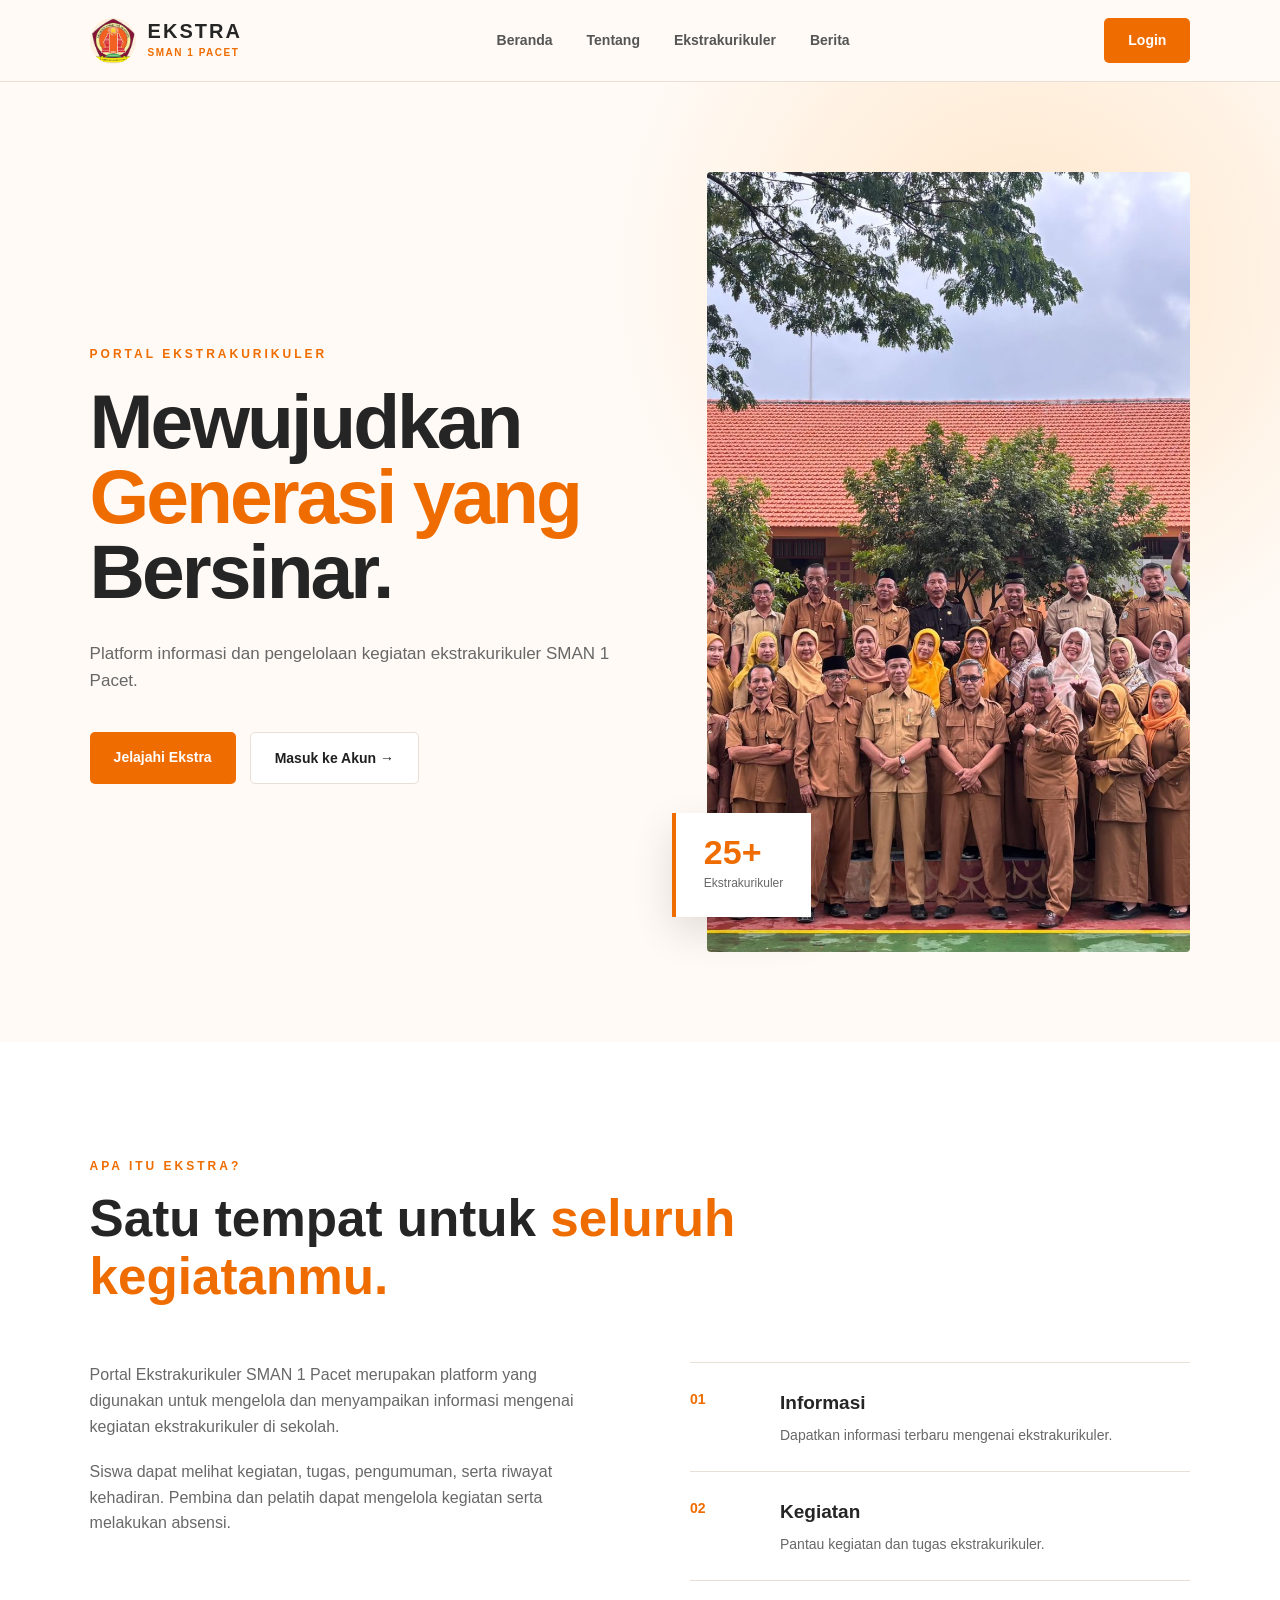
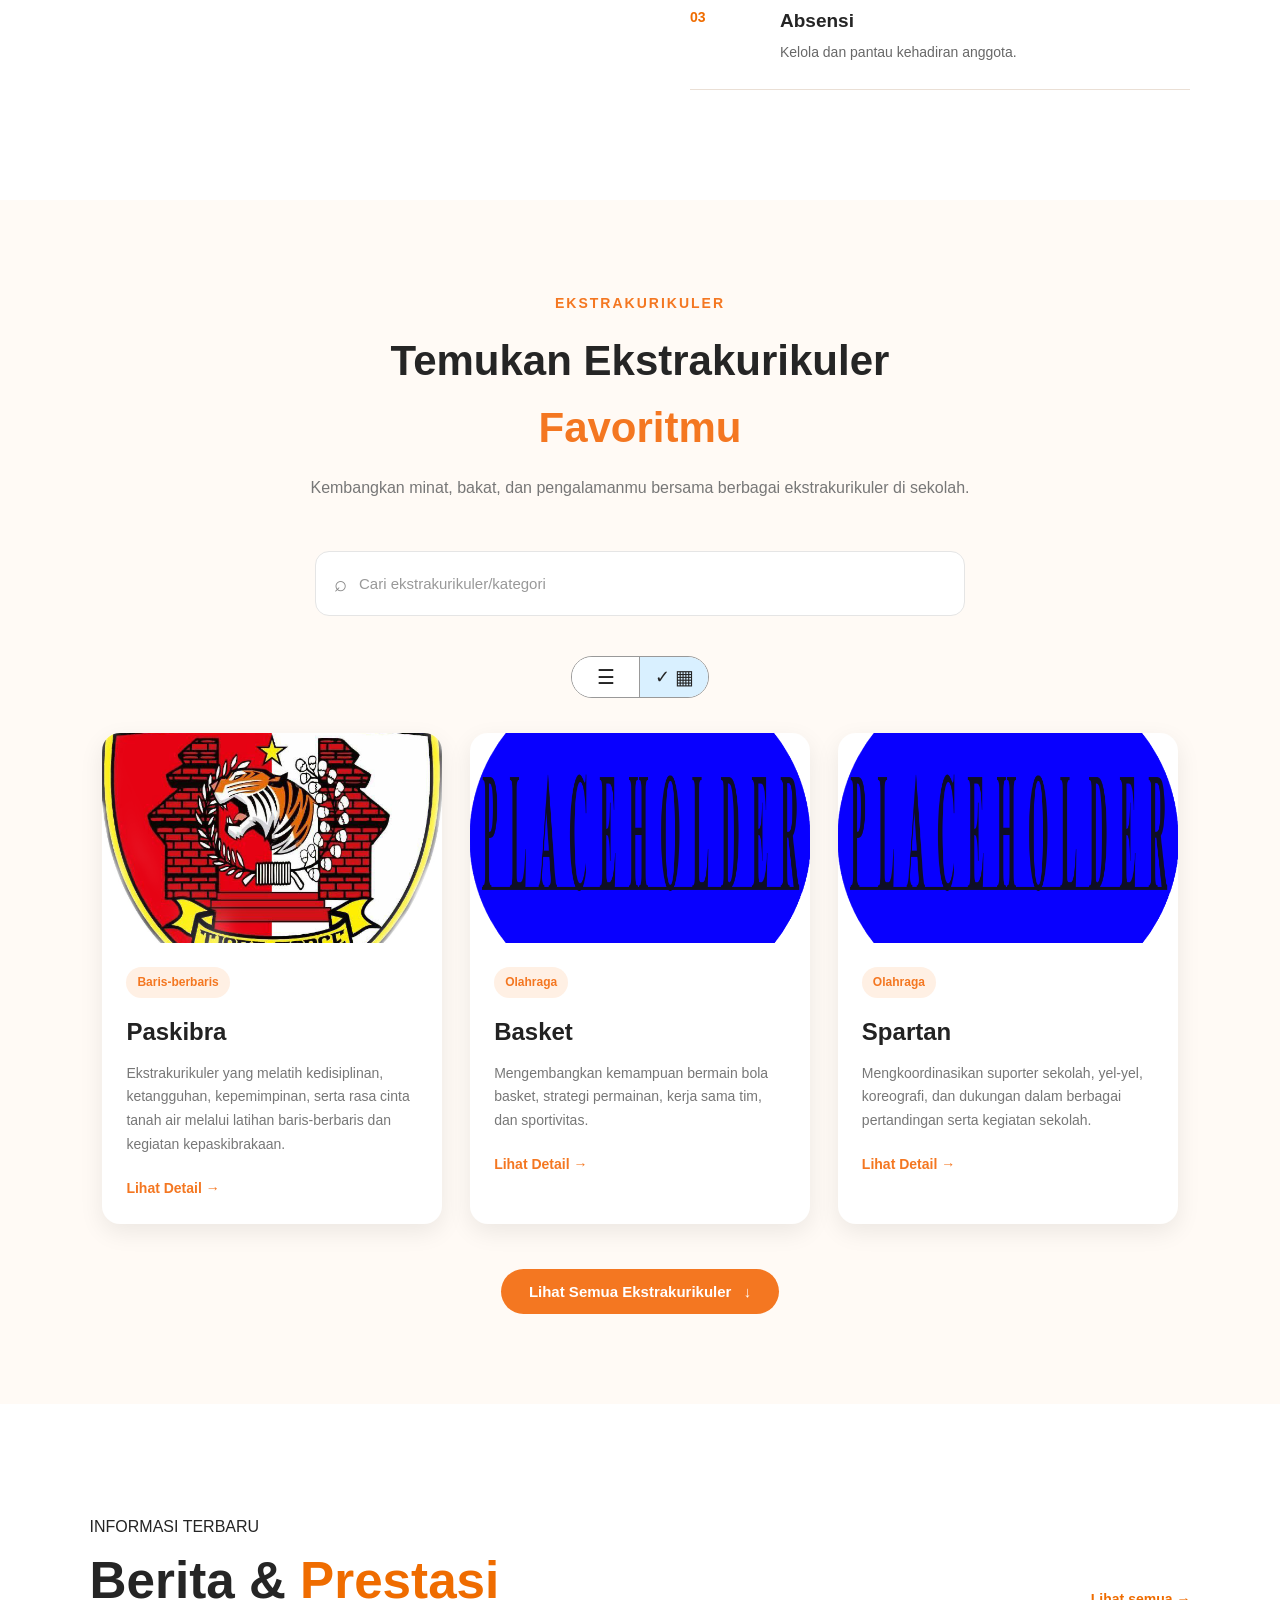
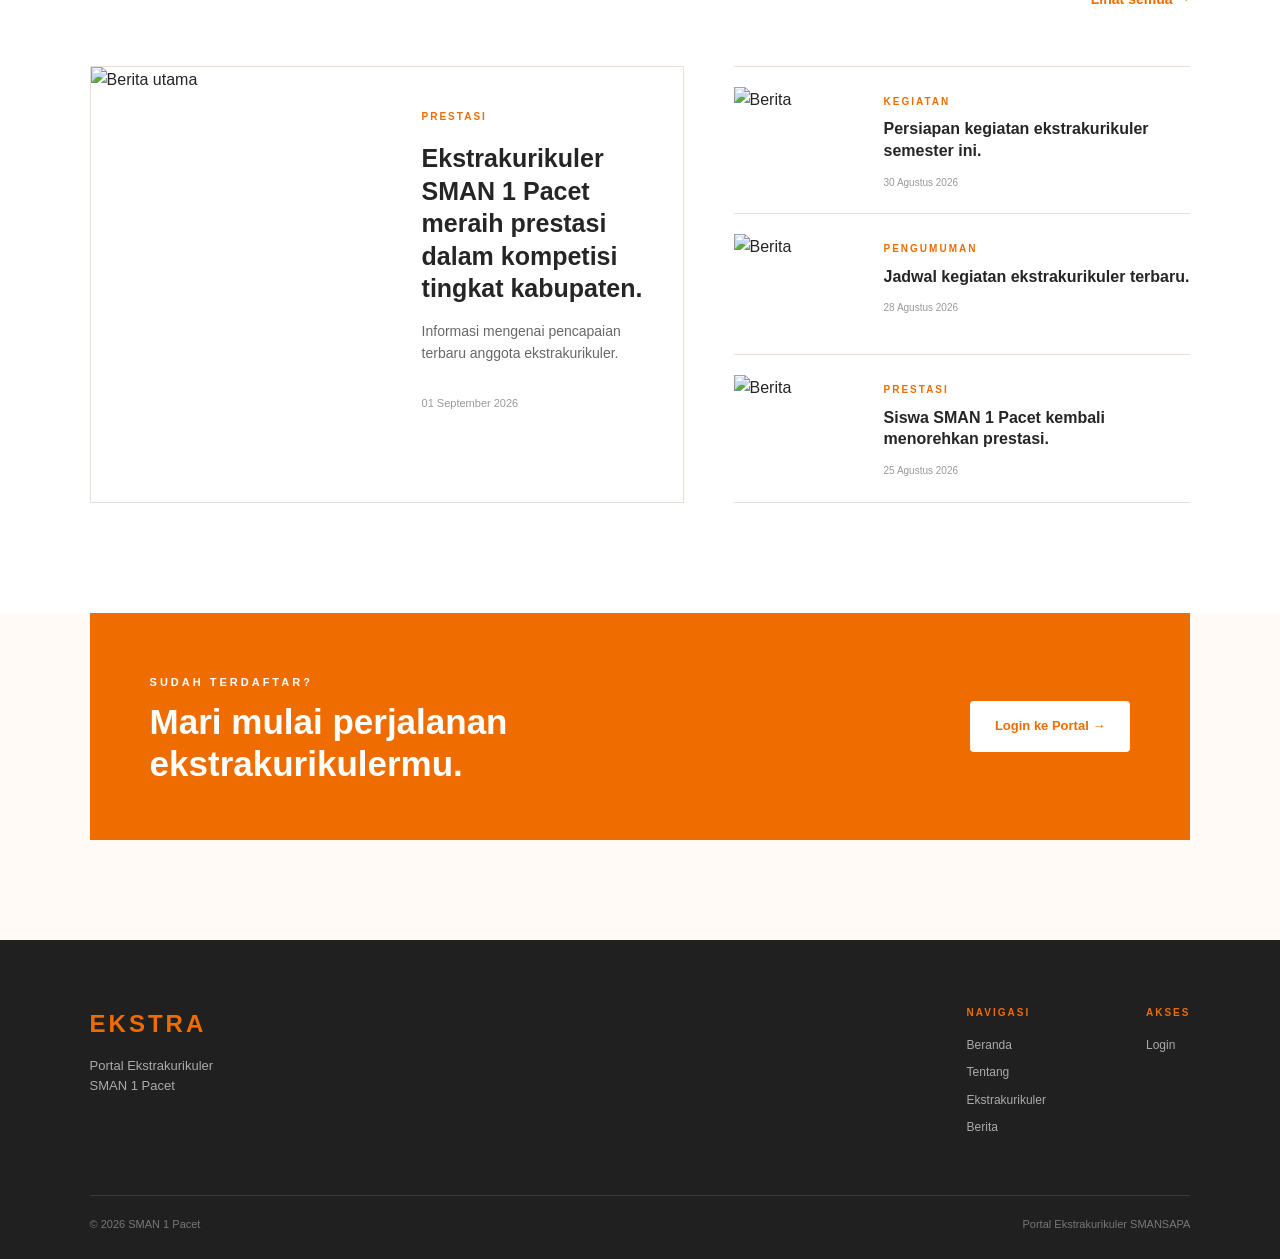
==== commit a29c6b3f: "Rename index.html-ori to index.html" ====
--- a/index.html
+++ b/index.html
@@ -1,2078 +1,975 @@
 <!DOCTYPE html>
 <html lang="id">
-
 <head>
-
     <meta charset="UTF-8">
-
-    <meta
-        name="viewport"
-        content="width=device-width, initial-scale=1.0"
-    >
-
-    <title>
-        Ekstrakurikuler SMAN 1 Pacet
-    </title>
-
-    <style>
-
-        * {
-            box-sizing: border-box;
-            margin: 0;
-            padding: 0;
-        }
-
-        html {
-            scroll-behavior: smooth;
-        }
-
-        body {
-            font-family: Arial, sans-serif;
-
-            background: #f7f4ef;
-
-            color: #1d1d1d;
-        }
-
-
-        /* ========================================
-           NAVBAR
-        ======================================== */
-
-        .navbar {
-
-            position: sticky;
-
-            top: 0;
-
-            z-index: 1000;
-
-            display: flex;
-
-            align-items: center;
-
-            justify-content: space-between;
-
-            padding: 18px 7%;
-
-            background: rgba(
-                255,
-                255,
-                255,
-                0.96
-            );
-
-            border-bottom: 1px solid #eee;
-
-            backdrop-filter: blur(10px);
-        }
-
-        .brand {
-
-            font-size: 18px;
-
-            font-weight: 800;
-
-            color: #1d1d1d;
-
-            text-decoration: none;
-        }
-
-        .nav-links {
-
-            display: flex;
-
-            align-items: center;
-
-            gap: 28px;
-
-            list-style: none;
-        }
-
-        .nav-links a {
-
-            color: #555;
-
-            font-size: 14px;
-
-            text-decoration: none;
-
-            transition: 0.2s ease;
-        }
-
-        .nav-links a:hover {
-
-            color: #111;
-        }
-
-        .nav-login {
-
-            padding: 10px 16px;
-
-            border-radius: 8px;
-
-            background: #1d1d1d;
-
-            color: #fff !important;
-        }
-
-
-        /* ========================================
-           HERO
-        ======================================== */
-
-        .hero {
-
-            min-height: calc(100vh - 75px);
-
-            padding: 80px 7%;
-
-            display: grid;
-
-            grid-template-columns:
-                1fr 0.9fr;
-
-            align-items: center;
-
-            gap: 70px;
-
-            background:
-                radial-gradient(
-                    circle at 80% 20%,
-                    #ffe6ca 0,
-                    transparent 32%
-                );
-        }
-
-        .hero-label {
-
-            display: inline-block;
-
-            margin-bottom: 18px;
-
-            font-size: 11px;
-
-            font-weight: 700;
-
-            letter-spacing: 3px;
-
-            color: #999;
-        }
-
-        .hero-content h1 {
-
-            margin-bottom: 22px;
-
-            font-size:
-                clamp(48px, 6vw, 82px);
-
-            line-height: 0.95;
-
-            letter-spacing: -3px;
-        }
-
-        .hero-content h1 span {
-
-            color: #777;
-        }
-
-        .hero-content > p {
-
-            max-width: 570px;
-
-            margin-bottom: 30px;
-
-            font-size: 16px;
-
-            line-height: 1.8;
-
-            color: #666;
-        }
-
-        .hero-buttons {
-
-            display: flex;
-
-            align-items: center;
-
-            gap: 12px;
-
-            flex-wrap: wrap;
-        }
-
-        .btn-primary,
-        .btn-secondary {
-
-            display: inline-block;
-
-            padding: 13px 20px;
-
-            border-radius: 8px;
-
-            font-size: 14px;
-
-            font-weight: 700;
-
-            text-decoration: none;
-
-            transition:
-                transform 0.2s ease,
-                background 0.2s ease;
-        }
-
-        .btn-primary {
-
-            background: #1d1d1d;
-
-            color: #fff;
-        }
-
-        .btn-primary:hover {
-
-            background: #333;
-
-            transform:
-                translateY(-2px);
-        }
-
-        .btn-secondary {
-
-            border: 1px solid #ddd;
-
-            background: #fff;
-
-            color: #222;
-        }
-
-        .btn-secondary:hover {
-
-            transform:
-                translateY(-2px);
-        }
-
-
-        /* ========================================
-           HERO IMAGE
-        ======================================== */
-
-        .hero-image {
-
-            position: relative;
-
-            width: 100%;
-        }
-
-        .image-frame {
-
-            width: 100%;
-
-            height: 600px;
-
-            overflow: hidden;
-
-            border-radius: 4px;
-        }
-
-        .image-frame img {
-
-            display: block;
-
-            width: 100%;
-
-            height: 100%;
-
-            object-fit: cover;
-
-            object-position: center;
-        }
-
-        .hero-card {
-
-            position: absolute;
-
-            right: -20px;
-
-            bottom: 30px;
-
-            padding: 20px 24px;
-
-            background: #fff;
-
-            box-shadow:
-                0 15px 40px
-                rgba(0, 0, 0, 0.12);
-        }
-
-        .hero-card strong {
-
-            display: block;
-
-            margin-bottom: 4px;
-
-            font-size: 28px;
-        }
-
-        .hero-card span {
-
-            font-size: 12px;
-
-            color: #777;
-        }
-
-
-        /* ========================================
-           SECTION
-        ======================================== */
-
-        .section {
-
-            padding: 90px 7%;
-        }
-
-        .section-header {
-
-            display: flex;
-
-            align-items: end;
-
-            justify-content: space-between;
-
-            gap: 30px;
-
-            margin-bottom: 45px;
-        }
-
-        .section-label {
-
-            display: block;
-
-            margin-bottom: 8px;
-
-            font-size: 11px;
-
-            font-weight: 700;
-
-            letter-spacing: 3px;
-
-            color: #999;
-        }
-
-        .section-title {
-
-            font-size: 40px;
-
-            line-height: 1.1;
-        }
-
-        .section-description {
-
-            max-width: 550px;
-
-            font-size: 14px;
-
-            line-height: 1.7;
-
-            color: #777;
-        }
-
-
-        /* ========================================
-           EKSTRA GRID
-        ======================================== */
-
-        .ekstra-grid {
-
-            display: grid;
-
-            grid-template-columns:
-                repeat(3, minmax(0, 1fr));
-
-            gap: 22px;
-        }
-
-        .ekstra-card {
-
-            position: relative;
-
-            overflow: hidden;
-
-            padding: 28px;
-
-            min-height: 330px;
-
-            display: flex;
-
-            flex-direction: column;
-
-            background: #fff;
-
-            border: 1px solid #eee;
-
-            border-radius: 16px;
-
-            transition:
-                transform 0.25s ease,
-                box-shadow 0.25s ease;
-        }
-
-        .ekstra-card:hover {
-
-            transform:
-                translateY(-5px);
-
-            box-shadow:
-                0 18px 45px
-                rgba(0, 0, 0, 0.08);
-        }
-
-        .ekstra-logo {
-
-            width: 90px;
-
-            height: 90px;
-
-            margin-bottom: 22px;
-
-            display: flex;
-
-            align-items: center;
-
-            justify-content: center;
-        }
-
-        .ekstra-logo img {
-
-            width: 100%;
-
-            height: 100%;
-
-            object-fit: contain;
-        }
-
-        .ekstra-category {
-
-            display: inline-block;
-
-            margin-bottom: 8px;
-
-            font-size: 10px;
-
-            font-weight: 700;
-
-            letter-spacing: 2px;
-
-            text-transform: uppercase;
-
-            color: #999;
-        }
-
-        .ekstra-card h3 {
-
-            margin-bottom: 10px;
-
-            font-size: 22px;
-        }
-
-        .ekstra-card p {
-
-            margin-bottom: 22px;
-
-            font-size: 14px;
-
-            line-height: 1.7;
-
-            color: #777;
-        }
-
-        .detail-button {
-
-            display: inline-flex;
-
-            align-items: center;
-
-            justify-content: center;
-
-            width: fit-content;
-
-            margin-top: auto;
-
-            padding: 11px 17px;
-
-            border-radius: 8px;
-
-            background: #1d1d1d;
-
-            color: #fff;
-
-            font-size: 13px;
-
-            font-weight: 700;
-
-            text-decoration: none;
-
-            transition:
-                background 0.2s ease,
-                transform 0.2s ease;
-        }
-
-        .detail-button:hover {
-
-            background: #333;
-
-            transform:
-                translateY(-2px);
-        }
-
-
-        /* ========================================
-           FOOTER
-        ======================================== */
-
-        footer {
-
-            padding: 40px 7%;
-
-            background: #1d1d1d;
-
-            color: #aaa;
-
-            text-align: center;
-
-            font-size: 13px;
-        }
-
-
-        /* ========================================
-           MOBILE
-        ======================================== */
-
-        @media (max-width: 900px) {
-
-            .hero {
-
-                grid-template-columns: 1fr;
-
-            }
-
-            .hero-image {
-
-                max-width: 700px;
-
-                margin: 0 auto;
-
-            }
-
-            .ekstra-grid {
-
-                grid-template-columns:
-                    repeat(2, minmax(0, 1fr));
-
-            }
-
-        }
-
-
-        @media (max-width: 600px) {
-
-            .navbar {
-
-                padding:
-                    16px 5%;
-            }
-
-            .nav-links {
-
-                display: none;
-            }
-
-            .hero {
-
-                min-height: auto;
-
-                padding:
-                    60px 5%;
-
-                gap: 40px;
-            }
-
-            .hero-content h1 {
-
-                font-size: 48px;
-
-                letter-spacing: -2px;
-            }
-
-            .image-frame {
-
-                height: 480px;
-            }
-
-            .hero-card {
-
-                right: 15px;
-
-                bottom: 20px;
-            }
-
-            .section {
-
-                padding:
-                    65px 5%;
-            }
-
-            .section-header {
-
-                display: block;
-            }
-
-            .section-title {
-
-                font-size: 32px;
-
-                margin-bottom: 12px;
-            }
-
-            .ekstra-grid {
-
-                grid-template-columns: 1fr;
-            }
-
-            .ekstra-card {
-
-                min-height: 300px;
-            }
-
-        }
-
-    </style>
-
+    <meta name="viewport" content="width=device-width, initial-scale=1.0">
+
+    <title>Ekstrakurikuler SMAN 1 Pacet</title>
+
+    <link rel="stylesheet" href="css/style.css">
 </head>
 
-
 <body>
 
-
-    <!-- ========================================
-         NAVBAR
-    ========================================= -->
-
-    <nav class="navbar">
-
-        <a
-            href="index.html"
-            class="brand"
+    <!-- ================= HEADER ================= -->
+    <header class="navbar">
+
+        <div class="logo">
+            <div class="logo-icon">
+                <img src="assets-image/SMAN1PACET-logo.png" alt="Logo Sekolah">
+            </div>
+
+            <div class="logo-text">
+                <h2>EKSTRA</h2>
+                <span>SMAN 1 PACET</span>
+            </div>
+        </div>
+
+      <nav>
+        <a href="#beranda">Beranda</a>
+        <a href="#tentang">Tentang</a>
+        <a href="#ekstrakurikuler">Ekstrakurikuler</a>
+        <a href="#berita">Berita</a>
+    </nav>
+    
+    <button class="menu-toggle" id="menuToggle">
+        ☰
+    </button>
+    
+    <a href="login.html" class="btn-login">
+        Login
+    </a>
+
+    </header>
+
+
+    <!-- ================= HERO ================= -->
+    <main>
+
+        <section class="hero" id="beranda">
+
+            <div class="hero-content">
+
+                <span class="hero-label">
+                    PORTAL EKSTRAKURIKULER
+                </span>
+
+                <h1>
+                    Mewujudkan<br>
+                    <span>Generasi yang</span><br>
+                    Bersinar.
+                </h1>
+
+                <p>
+                    Platform informasi dan pengelolaan kegiatan
+                    ekstrakurikuler SMAN 1 Pacet.
+                </p>
+
+                <div class="hero-buttons">
+                    <a href="#ekstrakurikuler" class="btn-primary">
+                        Jelajahi Ekstra
+                    </a>
+
+                    <a href="login.html" class="btn-secondary">
+                        Masuk ke Akun →
+                    </a>
+                </div>
+
+            </div>
+
+            <div class="hero-image">
+
+                <div class="image-frame">
+                    <img src="assets-image/Hiro-Example.jpg" alt="Kegiatan Ekstrakurikuler">
+                </div>
+
+                <div class="hero-card">
+                    <strong>25+</strong>
+                    <span>Ekstrakurikuler</span>
+                </div>
+
+            </div>
+
+        </section>
+
+
+        <!-- ================= TENTANG ================= -->
+        <section class="about section" id="tentang">
+
+            <div class="section-heading">
+
+                <span>APA ITU EKSTRA?</span>
+
+                <h2>
+                    Satu tempat untuk
+                    <strong>seluruh kegiatanmu.</strong>
+                </h2>
+
+            </div>
+
+            <div class="about-grid">
+
+                <div class="about-text">
+
+                    <p>
+                        Portal Ekstrakurikuler SMAN 1 Pacet merupakan
+                        platform yang digunakan untuk mengelola dan
+                        menyampaikan informasi mengenai kegiatan
+                        ekstrakurikuler di sekolah.
+                    </p>
+
+                    <p>
+                        Siswa dapat melihat kegiatan, tugas,
+                        pengumuman, serta riwayat kehadiran.
+                        Pembina dan pelatih dapat mengelola
+                        kegiatan serta melakukan absensi.
+                    </p>
+
+                </div>
+
+                <div class="about-features">
+
+                    <div class="feature">
+                        <div class="feature-number">01</div>
+                        <div>
+                            <h3>Informasi</h3>
+                            <p>
+                                Dapatkan informasi terbaru
+                                mengenai ekstrakurikuler.
+                            </p>
+                        </div>
+                    </div>
+
+                    <div class="feature">
+                        <div class="feature-number">02</div>
+                        <div>
+                            <h3>Kegiatan</h3>
+                            <p>
+                                Pantau kegiatan dan tugas
+                                ekstrakurikuler.
+                            </p>
+                        </div>
+                    </div>
+
+                    <div class="feature">
+                        <div class="feature-number">03</div>
+                        <div>
+                            <h3>Absensi</h3>
+                            <p>
+                                Kelola dan pantau kehadiran
+                                anggota.
+                            </p>
+                        </div>
+                    </div>
+
+                </div>
+
+            </div>
+
+        </section>
+
+
+        
+        <!-- =========================
+     SECTION EKSTRAKURIKULER
+        ========================= -->
+<section class="ekskul-section" id="ekstrakurikuler">
+
+    <div class="section-header">
+        <span class="section-label">EKSTRAKURIKULER</span>
+
+        <h2>
+            Temukan Ekstrakurikuler
+            <span>Favoritmu</span>
+        </h2>
+
+        <p>
+            Kembangkan minat, bakat, dan pengalamanmu
+            bersama berbagai ekstrakurikuler di sekolah.
+        </p>
+    </div>
+
+        <!-- SEARCH EKSTRAKURIKULER -->
+    <div class="ekskul-search">
+    
+        <div class="search-box">
+            <span class="search-icon">⌕</span>
+    
+            <input
+                type="text"
+                id="searchEkskul"
+                placeholder="Cari ekstrakurikuler/kategori"
+                autocomplete="off"
+            >
+        </div>
+    
+    </div>
+
+    <!-- VIEW TOGGLE -->
+    <div class="ekskul-view-control">
+    
+        <button
+            id="listViewBtn"
+            class="view-btn active"
+            type="button"
+            aria-label="Tampilan daftar"
         >
-            EKSTRA SMAN 1 PACET
-        </a>
-
-
-        <ul class="nav-links">
-
-            <li>
-                <a href="#beranda">
-                    Beranda
-                </a>
-            </li>
-
-            <li>
-                <a href="#ekstrakurikuler">
-                    Ekstrakurikuler
-                </a>
-            </li>
-
-            <li>
-                <a
-                    href="login.html"
-                    class="nav-login"
-                >
-                    Login
-                </a>
-            </li>
-
-        </ul>
-
-    </nav>
-
-
-    <!-- ========================================
-         HERO
-    ========================================= -->
-
-    <section
-        class="hero"
-        id="beranda"
-    >
-
-        <div class="hero-content">
-
-            <span class="hero-label">
-                PORTAL EKSTRAKURIKULER
-            </span>
-
-            <h1>
-
-                Mewujudkan
-                <br>
-
-                <span>
-                    Generasi yang
-                </span>
-
-                <br>
-
-                Bersinar.
-
-            </h1>
-
-            <p>
-                Platform informasi dan pengelolaan
-                kegiatan ekstrakurikuler SMAN 1 Pacet.
-            </p>
-
-            <div class="hero-buttons">
-
-                <a
-                    href="#ekstrakurikuler"
-                    class="btn-primary"
-                >
-                    Jelajahi Ekstra
-                </a>
-
-                <a
-                    href="login.html"
-                    class="btn-secondary"
-                >
-                    Masuk ke Akun →
-                </a>
-
-            </div>
-
-        </div>
-
-
-        <div class="hero-image">
-
-            <div class="image-frame">
-
-                <img
-                    src="assets-image/Hiro-Example.jpg"
-                    alt="Kegiatan Ekstrakurikuler"
-                >
-
-            </div>
-
-
-            <div class="hero-card">
-
-                <strong>
-                    29+
-                </strong>
-
-                <span>
-                    Ekstrakurikuler
-                </span>
-
-            </div>
-
-        </div>
-
-    </section>
-
-
-    <!-- ========================================
-         EKSTRAKURIKULER
-    ========================================= -->
-
-    <section
-        class="section"
-        id="ekstrakurikuler"
-    >
-
-        <div class="section-header">
-
-            <div>
-
-                <span class="section-label">
-                    PILIH EKSTRA
-                </span>
-
-                <h2 class="section-title">
-                    Ekstrakurikuler
-                </h2>
-
-            </div>
-
-            <p class="section-description">
-
-                Temukan ekstrakurikuler yang sesuai
-                dengan minat, bakat, dan tujuan Anda.
-
-            </p>
-
-        </div>
-
-
-        <div class="ekstra-grid">
-
-
-            <!-- =================================
-                 PASKIBRA
-            ================================== -->
-
-            <article
-                class="ekstra-card"
-                data-ekstra="paskibra"
-            >
-
-                <div class="ekstra-logo">
-
-                    <img
-                        src="assets-image/ekstra-logo/PASSMAPA-logo.png"
-                        alt="Logo Paskibra"
-                    >
-
-                </div>
-
-                <span class="ekstra-category">
-                    Baris-berbaris
-                </span>
-
-                <h3>
-                    Paskibra
-                </h3>
-
-                <p>
-                    Membentuk kedisiplinan,
-                    kepemimpinan, dan tanggung jawab.
-                </p>
-
-                <a
-                    href="detail.html"
-                    class="detail-button"
-                >
+            <span class="check">✓</span>
+            <span class="view-icon">☰</span>
+        </button>
+    
+        <button
+            id="gridViewBtn"
+            class="view-btn"
+            type="button"
+            aria-label="Tampilan grid"
+        >
+            <span class="check">✓</span>
+            <span class="view-icon">▦</span>
+        </button>
+    
+    </div>
+
+
+    <!-- CONTAINER EKSTRAKURIKULER -->
+    <div class="ekskul-container">
+
+        <!-- EKSTRA 1 -->
+                <div class="ekskul-card">
+            <div class="ekskul-image">
+                <img src="assets-image/ekstra-logo/PASSMAPA-logo.png" alt="Paskibra">
+            </div>
+
+            <div class="ekskul-content">
+                <span class="ekskul-category">Baris-berbaris</span>
+
+                <h3>Paskibra</h3>
+
+                <p>
+                    Ekstrakurikuler yang melatih kedisiplinan, ketangguhan, 
+                    kepemimpinan, serta rasa cinta tanah air melalui latihan
+                    baris-berbaris dan kegiatan kepaskibrakaan.
+                </p>
+
+                <a href="#" class="detail-btn">
                     Lihat Detail →
                 </a>
-
-            </article>
-
-
-            <!-- =================================
-                 BASKET
-            ================================== -->
-
-            <article
-                class="ekstra-card"
-                data-ekstra="basket"
-            >
-
-                <div class="ekstra-logo">
-
-                    <img
-                        src="assets-image/plisiholder.png"
-                        alt="Logo Basket"
-                    >
-
-                </div>
-
-                <span class="ekstra-category">
-                    Olahraga
-                </span>
-
-                <h3>
-                    Basket
-                </h3>
-
-                <p>
-                    Mengembangkan kemampuan olahraga,
-                    kerja sama tim, dan sportivitas.
-                </p>
-
-                <a
-                    href="detail.html"
-                    class="detail-button"
-                >
+            </div>
+        </div>
+
+
+
+        <!-- EKSTRA 2 -->
+                <div class="ekskul-card">
+            <div class="ekskul-image">
+                <img src="assets-image/plisiholder.png" alt="Basket">
+            </div>
+
+            <div class="ekskul-content">
+                <span class="ekskul-category">Olahraga</span>
+
+                <h3>Basket</h3>
+
+                <p>
+                    Mengembangkan kemampuan bermain bola basket,
+                    strategi permainan, kerja sama tim,
+                    dan sportivitas.
+                </p>
+
+                <a href="#" class="detail-btn">
                     Lihat Detail →
                 </a>
-
-            </article>
-
-
-            <!-- =================================
-                 SPARTAN
-            ================================== -->
-
-            <article
-                class="ekstra-card"
-                data-ekstra="spartan"
-            >
-
-                <div class="ekstra-logo">
-
-                    <img
-                        src="assets-image/plisiholder.png"
-                        alt="Logo Spartan"
-                    >
-
-                </div>
-
-                <span class="ekstra-category">
-                    Olahraga
-                </span>
-
-                <h3>
-                    Spartan
-                </h3>
-
-                <p>
-                    Kegiatan pengembangan kemampuan
-                    dan kebugaran siswa.
-                </p>
-
-                <a
-                    href="detail.html"
-                    class="detail-button"
-                >
+            </div>
+        </div>
+
+
+        <!-- EKSTRA 3 -->
+                <div class="ekskul-card">
+            <div class="ekskul-image">
+                <img src="assets-image/plisiholder.png" alt="Spartan">
+            </div>
+
+            <div class="ekskul-content">
+                <span class="ekskul-category">Olahraga</span>
+
+                <h3>Spartan</h3>
+
+                <p>
+                    Mengkoordinasikan suporter sekolah,
+                    yel-yel, koreografi, dan dukungan dalam
+                    berbagai pertandingan serta kegiatan sekolah.
+                </p>
+
+                <a href="#" class="detail-btn">
                     Lihat Detail →
                 </a>
-
-            </article>
-
-
-            <!-- =================================
-                 REMAS
-            ================================== -->
-
-            <article
-                class="ekstra-card"
-                data-ekstra="remas"
-            >
-
-                <div class="ekstra-logo">
-
-                    <img
-                        src="assets-image/plisiholder.png"
-                        alt="Logo REMAS"
-                    >
-
+            </div>
+        </div>
+
+
+        <!-- =========================
+             EKSTRA TAMBAHAN
+             Awalnya disembunyikan
+        ========================== -->
+
+        <div class="ekskul-card extra-card hidden-extra">
+            <div class="ekskul-image">
+                <img src="assets-image/plisiholder.png" alt="REMAS">
+            </div>
+            
+            <div class="ekskul-content">
+                <span class="ekskul-category">Keagamaan</span>
+                <h3>REMAS</h3>
+                <p>
+                    Wadah kegiatan keagamaan Islam,
+                    pembinaan karakter, dan kegiatan sosial.
+                </p>
+                <a href="#" class="detail-btn">Lihat Detail →</a>
+            </div>
+        </div>
+
+
+        <div class="ekskul-card extra-card hidden-extra">
+            <div class="ekskul-image">
+                <img src="assets-image/plisiholder.png" alt="PIKR">
+            </div>
+
+            <div class="ekskul-content">
+                <span class="ekskul-category">Konseling Remaja</span>
+                <h3>PIKR</h3>
+                <p>
+                    Mengembangkan pengetahuan dan keterampilan
+                    siswa dalam menghadapi berbagai isu remaja.
+                </p>
+                <a href="#" class="detail-btn">Lihat Detail →</a>
+            </div>
+        </div>
+
+
+        <div class="ekskul-card extra-card hidden-extra">
+            <div class="ekskul-image">
+                <img src="assets-image/plisiholder.png" alt="IPSI">
+            </div>
+
+            <div class="ekskul-content">
+                <span class="ekskul-category">Olahraga</span>
+                <h3>IPSI</h3>
+                <p>
+                    Mengembangkan kemampuan pencak silat,
+                    kedisiplinan, kebugaran, dan sportivitas.
+                </p>
+                <a href="#" class="detail-btn">Lihat Detail →</a>
+            </div>
+        </div>
+
+
+        <div class="ekskul-card extra-card hidden-extra">
+            <div class="ekskul-image">
+                <img src="assets-image/plisiholder.png" alt="Futsal">
+            </div>
+
+            <div class="ekskul-content">
+                <span class="ekskul-category">Olahraga</span>
+                <h3>Futsal</h3>
+                <p>
+                    Mengembangkan teknik, strategi,
+                    kebugaran, dan kerja sama dalam futsal.
+                </p>
+                <a href="#" class="detail-btn">Lihat Detail →</a>
+            </div>
+        </div>
+
+
+        <div class="ekskul-card extra-card hidden-extra">
+            <div class="ekskul-image">
+                <img src="assets-image/plisiholder.png" alt="Karawitan">
+            </div>
+
+            <div class="ekskul-content">
+                <span class="ekskul-category">Seni & Budaya</span>
+                <h3>Karawitan</h3>
+                <p>
+                    Mempelajari musik tradisional Jawa
+                    melalui permainan gamelan dan berbagai gending.
+                </p>
+                <a href="#" class="detail-btn">Lihat Detail →</a>
+            </div>
+        </div>
+
+
+        <div class="ekskul-card extra-card hidden-extra">
+            <div class="ekskul-image">
+                <img src="assets-image/plisiholder.png" alt="Gateball">
+            </div>
+
+            <div class="ekskul-content">
+                <span class="ekskul-category">Olahraga</span>
+                <h3>Gateball</h3>
+                <p>
+                    Mengembangkan ketepatan, konsentrasi,
+                    strategi, dan kerja sama melalui olahraga gateball.
+                </p>
+                <a href="#" class="detail-btn">Lihat Detail →</a>
+            </div>
+        </div>
+
+
+        <div class="ekskul-card extra-card hidden-extra">
+            <div class="ekskul-image">
+                <img src="assets-image/plisiholder.png" alt="Musik">
+            </div>
+
+            <div class="ekskul-content">
+                <span class="ekskul-category">Seni</span>
+                <h3>Musik</h3>
+                <p>
+                    Mengembangkan kemampuan bermusik,
+                    bermain alat musik, vokal, dan penampilan.
+                </p>
+                <a href="#" class="detail-btn">Lihat Detail →</a>
+            </div>
+        </div>
+
+
+        <div class="ekskul-card extra-card hidden-extra">
+            <div class="ekskul-image">
+                <img src="assets-image/plisiholder.png" alt="Padus">
+            </div>
+
+            <div class="ekskul-content">
+                <span class="ekskul-category">Seni</span>
+                <h3>Padus</h3>
+                <p>
+                    Mengembangkan kemampuan bernyanyi,
+                    harmoni, teknik vokal, dan kekompakan.
+                </p>
+                <a href="#" class="detail-btn">Lihat Detail →</a>
+            </div>
+        </div>
+
+
+        <div class="ekskul-card extra-card hidden-extra">
+            <div class="ekskul-image">
+                <img src="assets-image/plisiholder.png" alt="ECC">
+            </div>
+
+            <div class="ekskul-content">
+                <span class="ekskul-category">Bahasa</span>
+                <h3>ECC</h3>
+                <p>
+                    Mengembangkan kemampuan komunikasi
+                    dan percakapan dalam bahasa Inggris.
+                </p>
+                <a href="#" class="detail-btn">Lihat Detail →</a>
+            </div>
+        </div>
+
+
+        <div class="ekskul-card extra-card hidden-extra">
+            <div class="ekskul-image">
+                <img src="assets-image/plisiholder.png" alt="Tari">
+            </div>
+
+            <div class="ekskul-content">
+                <span class="ekskul-category">Seni</span>
+                <h3>Tari</h3>
+                <p>
+                    Mengembangkan kemampuan seni tari,
+                    ekspresi, gerakan, dan koreografi.
+                </p>
+                <a href="#" class="detail-btn">Lihat Detail →</a>
+            </div>
+        </div>
+
+
+        <div class="ekskul-card extra-card hidden-extra">
+            <div class="ekskul-image">
+                <img src="assets-image/plisiholder.png" alt="Dance">
+            </div>
+
+            <div class="ekskul-content">
+                <span class="ekskul-category">Olahraga</span>
+                <h3>Dance</h3>
+                <p>
+                    Mengembangkan kemampuan tari modern,
+                    koreografi, ekspresi, dan kekompakan.
+                </p>
+                <a href="#" class="detail-btn">Lihat Detail →</a>
+            </div>
+        </div>
+
+
+        <div class="ekskul-card extra-card hidden-extra">
+            <div class="ekskul-image">
+                <img src="assets-image/plisiholder.png" alt="Nihongo">
+            </div>
+
+            <div class="ekskul-content">
+                <span class="ekskul-category">Bahasa</span>
+                <h3>Nihongo</h3>
+                <p>
+                    Mempelajari bahasa Jepang, percakapan,
+                    tulisan, kosakata, dan budaya Jepang.
+                </p>
+                <a href="#" class="detail-btn">Lihat Detail →</a>
+            </div>
+        </div>
+
+
+        <div class="ekskul-card extra-card hidden-extra">
+            <div class="ekskul-image">
+                <img src="assets-image/plisiholder.png" alt="Esport">
+            </div>
+
+            <div class="ekskul-content">
+                <span class="ekskul-category">Olahraga</span>
+                <h3>Esport</h3>
+                <p>
+                    Mengembangkan strategi, komunikasi,
+                    kerja sama tim, dan kemampuan kompetitif
+                    dalam permainan elektronik.
+                </p>
+                <a href="#" class="detail-btn">Lihat Detail →</a>
+            </div>
+        </div>
+
+
+        <div class="ekskul-card extra-card hidden-extra">
+            <div class="ekskul-image">
+                <img src="assets-image/plisiholder.png" alt="KWU">
+            </div>
+
+            <div class="ekskul-content">
+                <span class="ekskul-category">Usaha Siswa</span>
+                <h3>KWU</h3>
+                <p>
+                    Mengembangkan jiwa kewirausahaan melalui
+                    kegiatan bisnis, produksi, pemasaran,
+                    dan pengelolaan usaha.
+                </p>
+                <a href="#" class="detail-btn">Lihat Detail →</a>
+            </div>
+        </div>
+
+
+        <div class="ekskul-card extra-card hidden-extra">
+            <div class="ekskul-image">
+                <img src="assets-image/plisiholder.png" alt="KOPSIS">
+            </div>
+
+            <div class="ekskul-content">
+                <span class="ekskul-category">Usaha Siswa</span>
+                <h3>KOPSIS</h3>
+                <p>
+                    Mempelajari pengelolaan koperasi siswa,
+                    administrasi, pelayanan, dan kegiatan ekonomi.
+                </p>
+                <a href="#" class="detail-btn">Lihat Detail →</a>
+            </div>
+        </div>
+
+
+        <div class="ekskul-card extra-card hidden-extra">
+            <div class="ekskul-image">
+                <img src="assets-image/plisiholder.png" alt="Banjari">
+            </div>
+
+            <div class="ekskul-content">
+                <span class="ekskul-category">Keagamaan</span>
+                <h3>Banjari</h3>
+                <p>
+                    Mengembangkan seni musik Islami melalui
+                    permainan rebana dan hadrah.
+                </p>
+                <a href="#" class="detail-btn">Lihat Detail →</a>
+            </div>
+        </div>
+
+
+        <div class="ekskul-card extra-card hidden-extra">
+            <div class="ekskul-image">
+                <img src="assets-image/plisiholder.png" alt="Tahfidz">
+            </div>
+
+            <div class="ekskul-content">
+                <span class="ekskul-category">Keagamaan</span>
+                <h3>Tahfidz</h3>
+                <p>
+                    Mengembangkan kemampuan menghafal,
+                    menjaga, dan mengulang hafalan Al-Qur'an.
+                </p>
+                <a href="#" class="detail-btn">Lihat Detail →</a>
+            </div>
+        </div>
+
+
+        <div class="ekskul-card extra-card hidden-extra">
+            <div class="ekskul-image">
+                <img src="assets-image/plisiholder.png" alt="MTQ">
+            </div>
+
+            <div class="ekskul-content">
+                <span class="ekskul-category">Keagamaan</span>
+                <h3>MTQ</h3>
+                <p>
+                    Mengembangkan kemampuan membaca dan
+                    melantunkan Al-Qur'an serta persiapan perlombaan.
+                </p>
+                <a href="#" class="detail-btn">Lihat Detail →</a>
+            </div>
+        </div>
+
+
+        <div class="ekskul-card extra-card hidden-extra">
+            <div class="ekskul-image">
+                <img src="assets-image/plisiholder.png" alt="Volly">
+            </div>
+
+            <div class="ekskul-content">
+                <span class="ekskul-category">Olahraga</span>
+                <h3>Volly</h3>
+                <p>
+                    Mengembangkan teknik bermain bola voli,
+                    strategi, kebugaran, dan kerja sama tim.
+                </p>
+                <a href="#" class="detail-btn">Lihat Detail →</a>
+            </div>
+        </div>
+
+
+        <div class="ekskul-card extra-card hidden-extra">
+            <div class="ekskul-image">
+                <img src="assets-image/plisiholder.png" alt="Spekta">
+            </div>
+
+            <div class="ekskul-content">
+                <span class="ekskul-category">Lingkungan</span>
+                <h3>Spekta</h3>
+                <p>
+                    Mengembangkan kegiatan penanaman dan
+                    pengelolaan tanaman pangan untuk mendukung
+                    program School Food Care.
+                </p>
+                <a href="#" class="detail-btn">Lihat Detail →</a>
+            </div>
+        </div>
+
+
+        <div class="ekskul-card extra-card hidden-extra">
+            <div class="ekskul-image">
+                <img src="assets-image/plisiholder.png" alt="Multimedia">
+            </div>
+
+            <div class="ekskul-content">
+                <span class="ekskul-category">Seni</span>
+                <h3>Multimedia</h3>
+                <p>
+                    Mengembangkan kemampuan siswa dalam
+                    desain, fotografi, videografi, editing,
+                    dan produksi konten multimedia.
+                </p>
+                <a href="#" class="detail-btn">Lihat Detail →</a>
+            </div>
+        </div>
+
+
+        <div class="ekskul-card extra-card hidden-extra">
+            <div class="ekskul-image">
+                <img src="assets-image/plisiholder.png" alt="Teater">
+            </div>
+
+            <div class="ekskul-content">
+                <span class="ekskul-category">Pertunjukkan</span>
+                <h3>Teater</h3>
+                <p>
+                    Mengembangkan kemampuan seni peran,
+                    ekspresi, vokal, improvisasi, dan pementasan.
+                </p>
+                <a href="#" class="detail-btn">Lihat Detail →</a>
+            </div>
+        </div>
+
+        
+        <div class="ekskul-card extra-card hidden-extra">
+            <div class="ekskul-image">
+                <img src="assets-image/plisiholder.png" alt="PMR">
+            </div>
+
+            <div class="ekskul-content">
+                <span class="ekskul-category">Kesehatan</span>
+                <h3>PMR</h3>
+                <p>
+                    -
+                </p>
+                <a href="#" class="detail-btn">Lihat Detail →</a>
+            </div>
+        </div>
+
+        
+               <div class="ekskul-card extra-card hidden-extra">
+            <div class="ekskul-image">
+                <img src="assets-image/plisiholder.png" alt="Ambalan">
+            </div>
+
+            <div class="ekskul-content">
+                <span class="ekskul-category">Kepramukaan</span>
+                <h3>Ambalan</h3>
+                <p>
+                    -
+                </p>
+                <a href="#" class="detail-btn">Lihat Detail →</a>
+            </div>
+        </div>
+
+        
+        <div class="ekskul-card extra-card hidden-extra">
+            <div class="ekskul-image">
+                <img src="assets-image/plisiholder.png" alt="Pramuka">
+            </div>
+
+            <div class="ekskul-content">
+                <span class="ekskul-category">Kepemimpinan</span>
+                <h3>Pramuka (Wajib)</h3>
+                <p>
+                    Mengembangkan keterampilan, kedisiplinan,
+                    kepemimpinan, kemandirian, dan kerja sama
+                    melalui berbagai kegiatan kepramukaan.
+                </p>
+                <a href="#" class="detail-btn">Lihat Detail →</a>
+            </div>
+        </div>
+
+        <div class="ekskul-card extra-card hidden-extra">
+            <div class="ekskul-image">
+                <img src="assets-image/plisiholder.png" alt="KTI">
+            </div>
+
+            <div class="ekskul-content">
+                <span class="ekskul-category">Terapan</span>
+                <h3>KTI</h3>
+                <p>
+                    -
+                </p>
+                <a href="#" class="detail-btn">Lihat Detail →</a>
+            </div>
+        </div>
+        
+        </div>
+    
+
+    <!-- BUTTON -->
+    <div class="lihat-semua-wrapper">
+        <button id="lihatSemuaBtn" class="lihat-semua-btn">
+            Lihat Semua Ekstrakurikuler
+            <span>↓</span>
+        </button>
+    </div>
+
+</section>
+
+
+
+        <!-- ================= BERITA ================= -->
+        <section class="news section" id="berita">
+
+            <div class="section-heading news-heading">
+
+                <div>
+                    <span>INFORMASI TERBARU</span>
+
+                    <h2>
+                        Berita & <strong>Prestasi</strong>
+                    </h2>
                 </div>
 
-                <span class="ekstra-category">
-                    Keagamaan
-                </span>
-
-                <h3>
-                    REMAS
-                </h3>
-
-                <p>
-                    Wadah kegiatan keagamaan dan
-                    pembinaan karakter siswa.
-                </p>
-
-                <a
-                    href="detail.html"
-                    class="detail-button"
-                >
-                    Lihat Detail →
+                <a href="#" class="view-all">
+                    Lihat semua →
                 </a>
 
-            </article>
-
-
-            <!-- =================================
-                 PIKR
-            ================================== -->
-
-            <article
-                class="ekstra-card"
-                data-ekstra="pikr"
-            >
-
-                <div class="ekstra-logo">
-
-                    <img
-                        src="assets-image/plisiholder.png"
-                        alt="Logo PIKR"
-                    >
+            </div>
+
+
+            <div class="news-grid">
+
+                <article class="news-card featured">
+
+                    <img src="BERITA_UTAMA.jpg" alt="Berita utama">
+
+                    <div class="news-info">
+
+                        <span class="news-category">
+                            PRESTASI
+                        </span>
+
+                        <h3>
+                            Ekstrakurikuler SMAN 1 Pacet
+                            meraih prestasi dalam kompetisi
+                            tingkat kabupaten.
+                        </h3>
+
+                        <p>
+                            Informasi mengenai pencapaian
+                            terbaru anggota ekstrakurikuler.
+                        </p>
+
+                        <span class="news-date">
+                            01 September 2026
+                        </span>
+
+                    </div>
+
+                </article>
+
+
+                <div class="news-list">
+
+                    <article class="small-news">
+
+                        <div class="small-news-image">
+                            <img src="BERITA_2.jpg" alt="Berita">
+                        </div>
+
+                        <div>
+                            <span>KEGIATAN</span>
+
+                            <h3>
+                                Persiapan kegiatan
+                                ekstrakurikuler semester ini.
+                            </h3>
+
+                            <small>
+                                30 Agustus 2026
+                            </small>
+                        </div>
+
+                    </article>
+
+
+                    <article class="small-news">
+
+                        <div class="small-news-image">
+                            <img src="BERITA_3.jpg" alt="Berita">
+                        </div>
+
+                        <div>
+                            <span>PENGUMUMAN</span>
+
+                            <h3>
+                                Jadwal kegiatan ekstrakurikuler
+                                terbaru.
+                            </h3>
+
+                            <small>
+                                28 Agustus 2026
+                            </small>
+                        </div>
+
+                    </article>
+
+
+                    <article class="small-news">
+
+                        <div class="small-news-image">
+                            <img src="BERITA_4.jpg" alt="Berita">
+                        </div>
+
+                        <div>
+                            <span>PRESTASI</span>
+
+                            <h3>
+                                Siswa SMAN 1 Pacet kembali
+                                menorehkan prestasi.
+                            </h3>
+
+                            <small>
+                                25 Agustus 2026
+                            </small>
+                        </div>
+
+                    </article>
 
                 </div>
 
-                <span class="ekstra-category">
-                    Konseling Remaja
-                </span>
-
-                <h3>
-                    PIKR
-                </h3>
-
-                <p>
-                    Pengembangan pengetahuan,
-                    keterampilan, dan kepedulian remaja.
-                </p>
-
-                <a
-                    href="detail.html"
-                    class="detail-button"
-                >
-                    Lihat Detail →
-                </a>
-
-            </article>
-
-
-            <!-- =================================
-                 IPSI
-            ================================== -->
-
-            <article
-                class="ekstra-card"
-                data-ekstra="ipsi"
-            >
-
-                <div class="ekstra-logo">
-
-                    <img
-                        src="assets-image/plisiholder.png"
-                        alt="Logo IPSI"
-                    >
-
+            </div>
+
+        </section>
+
+
+        <!-- ================= CTA ================= -->
+        <section class="cta">
+
+            <div>
+
+                <span>SUDAH TERDAFTAR?</span>
+
+                <h2>
+                    Mari mulai perjalanan
+                    ekstrakurikulermu.
+                </h2>
+
+            </div>
+
+            <a href="login.html" class="cta-button">
+                Login ke Portal →
+            </a>
+
+        </section>
+
+    </main>
+
+
+    <!-- ================= FOOTER ================= -->
+    <footer>
+
+        <div class="footer-main">
+
+            <div class="footer-brand">
+
+                <h2>EKSTRA</h2>
+
+                <p>
+                    Portal Ekstrakurikuler<br>
+                    SMAN 1 Pacet
+                </p>
+
+            </div>
+
+
+            <div class="footer-links">
+
+                <div>
+                    <h4>NAVIGASI</h4>
+                    <a href="#beranda">Beranda</a>
+                    <a href="#tentang">Tentang</a>
+                    <a href="#ekstra">Ekstrakurikuler</a>
+                    <a href="#berita">Berita</a>
                 </div>
 
-                <span class="ekstra-category">
-                    Olahraga
-                </span>
-
-                <h3>
-                    IPSI
-                </h3>
-
-                <p>
-                    Pengembangan kemampuan pencak silat,
-                    disiplin, dan sportivitas.
-                </p>
-
-                <a
-                    href="detail.html"
-                    class="detail-button"
-                >
-                    Lihat Detail →
-                </a>
-
-            </article>
-
-
-            <!-- =================================
-                 FUTSAL
-            ================================== -->
-
-            <article
-                class="ekstra-card"
-                data-ekstra="futsal"
-            >
-
-                <div class="ekstra-logo">
-
-                    <img
-                        src="assets-image/plisiholder.png"
-                        alt="Logo Futsal"
-                    >
-
+                <div>
+                    <h4>AKSES</h4>
+                    <a href="login.html">Login</a>
                 </div>
 
-                <span class="ekstra-category">
-                    Olahraga
-                </span>
-
-                <h3>
-                    Futsal
-                </h3>
-
-                <p>
-                    Melatih kemampuan bermain futsal,
-                    strategi, dan kerja sama tim.
-                </p>
-
-                <a
-                    href="detail.html"
-                    class="detail-button"
-                >
-                    Lihat Detail →
-                </a>
-
-            </article>
-
-
-            <!-- =================================
-                 KARAWITAN
-            ================================== -->
-
-            <article
-                class="ekstra-card"
-                data-ekstra="karawitan"
-            >
-
-                <div class="ekstra-logo">
-
-                    <img
-                        src="assets-image/plisiholder.png"
-                        alt="Logo Karawitan"
-                    >
-
-                </div>
-
-                <span class="ekstra-category">
-                    Seni & Budaya
-                </span>
-
-                <h3>
-                    Karawitan
-                </h3>
-
-                <p>
-                    Mengenal dan mengembangkan seni
-                    musik tradisional Jawa.
-                </p>
-
-                <a
-                    href="detail.html"
-                    class="detail-button"
-                >
-                    Lihat Detail →
-                </a>
-
-            </article>
-
-
-            <!-- =================================
-                 GATEBALL
-            ================================== -->
-
-            <article
-                class="ekstra-card"
-                data-ekstra="gateball"
-            >
-
-                <div class="ekstra-logo">
-
-                    <img
-                        src="assets-image/plisiholder.png"
-                        alt="Logo Gateball"
-                    >
-
-                </div>
-
-                <span class="ekstra-category">
-                    Olahraga
-                </span>
-
-                <h3>
-                    Gateball
-                </h3>
-
-                <p>
-                    Mengembangkan kemampuan olahraga
-                    dan strategi permainan.
-                </p>
-
-                <a
-                    href="detail.html"
-                    class="detail-button"
-                >
-                    Lihat Detail →
-                </a>
-
-            </article>
-
-
-            <!-- =================================
-                 MUSIK
-            ================================== -->
-
-            <article
-                class="ekstra-card"
-                data-ekstra="musik"
-            >
-
-                <div class="ekstra-logo">
-
-                    <img
-                        src="assets-image/plisiholder.png"
-                        alt="Logo Musik"
-                    >
-
-                </div>
-
-                <span class="ekstra-category">
-                    Seni
-                </span>
-
-                <h3>
-                    Musik
-                </h3>
-
-                <p>
-                    Mengembangkan kemampuan bermusik
-                    dan kreativitas siswa.
-                </p>
-
-                <a
-                    href="detail.html"
-                    class="detail-button"
-                >
-                    Lihat Detail →
-                </a>
-
-            </article>
-
-
-            <!-- =================================
-                 PADUS
-            ================================== -->
-
-            <article
-                class="ekstra-card"
-                data-ekstra="padus"
-            >
-
-                <div class="ekstra-logo">
-
-                    <img
-                        src="assets-image/plisiholder.png"
-                        alt="Logo Padus"
-                    >
-
-                </div>
-
-                <span class="ekstra-category">
-                    Seni
-                </span>
-
-                <h3>
-                    Padus
-                </h3>
-
-                <p>
-                    Mengembangkan kemampuan vokal,
-                    harmoni, dan kerja sama kelompok.
-                </p>
-
-                <a
-                    href="detail.html"
-                    class="detail-button"
-                >
-                    Lihat Detail →
-                </a>
-
-            </article>
-
-
-            <!-- =================================
-                 ECC
-            ================================== -->
-
-            <article
-                class="ekstra-card"
-                data-ekstra="ecc"
-            >
-
-                <div class="ekstra-logo">
-
-                    <img
-                        src="assets-image/plisiholder.png"
-                        alt="Logo ECC"
-                    >
-
-                </div>
-
-                <span class="ekstra-category">
-                    Bahasa
-                </span>
-
-                <h3>
-                    ECC
-                </h3>
-
-                <p>
-                    Mengembangkan kemampuan komunikasi
-                    dan bahasa Inggris.
-                </p>
-
-                <a
-                    href="detail.html"
-                    class="detail-button"
-                >
-                    Lihat Detail →
-                </a>
-
-            </article>
-
-
-            <!-- =================================
-                 TARI
-            ================================== -->
-
-            <article
-                class="ekstra-card"
-                data-ekstra="tari"
-            >
-
-                <div class="ekstra-logo">
-
-                    <img
-                        src="assets-image/plisiholder.png"
-                        alt="Logo Tari"
-                    >
-
-                </div>
-
-                <span class="ekstra-category">
-                    Seni
-                </span>
-
-                <h3>
-                    Tari
-                </h3>
-
-                <p>
-                    Mengembangkan kreativitas melalui
-                    seni tari tradisional dan modern.
-                </p>
-
-                <a
-                    href="detail.html"
-                    class="detail-button"
-                >
-                    Lihat Detail →
-                </a>
-
-            </article>
-
-
-            <!-- =================================
-                 DANCE
-            ================================== -->
-
-            <article
-                class="ekstra-card"
-                data-ekstra="dance"
-            >
-
-                <div class="ekstra-logo">
-
-                    <img
-                        src="assets-image/plisiholder.png"
-                        alt="Logo Dance"
-                    >
-
-                </div>
-
-                <span class="ekstra-category">
-                    Olahraga
-                </span>
-
-                <h3>
-                    Dance
-                </h3>
-
-                <p>
-                    Wadah pengembangan kreativitas,
-                    koreografi, dan seni pertunjukan.
-                </p>
-
-                <a
-                    href="detail.html"
-                    class="detail-button"
-                >
-                    Lihat Detail →
-                </a>
-
-            </article>
-
-
-            <!-- =================================
-                 NIHONGO
-            ================================== -->
-
-            <article
-                class="ekstra-card"
-                data-ekstra="nihongo"
-            >
-
-                <div class="ekstra-logo">
-
-                    <img
-                        src="assets-image/plisiholder.png"
-                        alt="Logo Nihongo"
-                    >
-
-                </div>
-
-                <span class="ekstra-category">
-                    Bahasa
-                </span>
-
-                <h3>
-                    Nihongo
-                </h3>
-
-                <p>
-                    Pembelajaran dan pengembangan
-                    kemampuan bahasa Jepang.
-                </p>
-
-                <a
-                    href="detail.html"
-                    class="detail-button"
-                >
-                    Lihat Detail →
-                </a>
-
-            </article>
-
-
-            <!-- =================================
-                 ESPORT
-            ================================== -->
-
-            <article
-                class="ekstra-card"
-                data-ekstra="esport"
-            >
-
-                <div class="ekstra-logo">
-
-                    <img
-                        src="assets-image/plisiholder.png"
-                        alt="Logo Esport"
-                    >
-
-                </div>
-
-                <span class="ekstra-category">
-                    Olahraga
-                </span>
-
-                <h3>
-                    Esport
-                </h3>
-
-                <p>
-                    Mengembangkan strategi,
-                    koordinasi, dan sportivitas melalui
-                    kompetisi digital.
-                </p>
-
-                <a
-                    href="detail.html"
-                    class="detail-button"
-                >
-                    Lihat Detail →
-                </a>
-
-            </article>
-
-
-            <!-- =================================
-                 KWU
-            ================================== -->
-
-            <article
-                class="ekstra-card"
-                data-ekstra="kwu"
-            >
-
-                <div class="ekstra-logo">
-
-                    <img
-                        src="assets-image/plisiholder.png"
-                        alt="Logo KWU"
-                    >
-
-                </div>
-
-                <span class="ekstra-category">
-                    Usaha Siswa
-                </span>
-
-                <h3>
-                    KWU
-                </h3>
-
-                <p>
-                    Mengembangkan jiwa kewirausahaan
-                    dan kreativitas bisnis siswa.
-                </p>
-
-                <a
-                    href="detail.html"
-                    class="detail-button"
-                >
-                    Lihat Detail →
-                </a>
-
-            </article>
-
-
-            <!-- =================================
-                 KOPSIS
-            ================================== -->
-
-            <article
-                class="ekstra-card"
-                data-ekstra="kopsis"
-            >
-
-                <div class="ekstra-logo">
-
-                    <img
-                        src="assets-image/plisiholder.png"
-                        alt="Logo KOPSIS"
-                    >
-
-                </div>
-
-                <span class="ekstra-category">
-                    Usaha Siswa
-                </span>
-
-                <h3>
-                    KOPSIS
-                </h3>
-
-                <p>
-                    Mengenalkan pengelolaan koperasi
-                    dan kegiatan ekonomi siswa.
-                </p>
-
-                <a
-                    href="detail.html"
-                    class="detail-button"
-                >
-                    Lihat Detail →
-                </a>
-
-            </article>
-
-
-            <!-- =================================
-                 BANJARI
-            ================================== -->
-
-            <article
-                class="ekstra-card"
-                data-ekstra="banjari"
-            >
-
-                <div class="ekstra-logo">
-
-                    <img
-                        src="assets-image/plisiholder.png"
-                        alt="Logo Banjari"
-                    >
-
-                </div>
-
-                <span class="ekstra-category">
-                    Keagamaan
-                </span>
-
-                <h3>
-                    Banjari
-                </h3>
-
-                <p>
-                    Mengembangkan seni musik rebana
-                    dan kegiatan keagamaan.
-                </p>
-
-                <a
-                    href="detail.html"
-                    class="detail-button"
-                >
-                    Lihat Detail →
-                </a>
-
-            </article>
-
-
-            <!-- =================================
-                 TAHFIDZ
-            ================================== -->
-
-            <article
-                class="ekstra-card"
-                data-ekstra="tahfidz"
-            >
-
-                <div class="ekstra-logo">
-
-                    <img
-                        src="assets-image/plisiholder.png"
-                        alt="Logo Tahfidz"
-                    >
-
-                </div>
-
-                <span class="ekstra-category">
-                    Keagamaan
-                </span>
-
-                <h3>
-                    Tahfidz
-                </h3>
-
-                <p>
-                    Wadah pembinaan dan pengembangan
-                    kemampuan menghafal Al-Qur'an.
-                </p>
-
-                <a
-                    href="detail.html"
-                    class="detail-button"
-                >
-                    Lihat Detail →
-                </a>
-
-            </article>
-
-
-            <!-- =================================
-                 MTQ
-            ================================== -->
-
-            <article
-                class="ekstra-card"
-                data-ekstra="mtq"
-            >
-
-                <div class="ekstra-logo">
-
-                    <img
-                        src="assets-image/plisiholder.png"
-                        alt="Logo MTQ"
-                    >
-
-                </div>
-
-                <span class="ekstra-category">
-                    Keagamaan
-                </span>
-
-                <h3>
-                    MTQ
-                </h3>
-
-                <p>
-                    Mengembangkan kemampuan membaca
-                    dan memahami Al-Qur'an.
-                </p>
-
-                <a
-                    href="detail.html"
-                    class="detail-button"
-                >
-                    Lihat Detail →
-                </a>
-
-            </article>
-
-
-            <!-- =================================
-                 VOLLY
-            ================================== -->
-
-            <article
-                class="ekstra-card"
-                data-ekstra="volly"
-            >
-
-                <div class="ekstra-logo">
-
-                    <img
-                        src="assets-image/plisiholder.png"
-                        alt="Logo Volly"
-                    >
-
-                </div>
-
-                <span class="ekstra-category">
-                    Olahraga
-                </span>
-
-                <h3>
-                    Volly
-                </h3>
-
-                <p>
-                    Mengembangkan kemampuan bola voli,
-                    strategi, dan kerja sama tim.
-                </p>
-
-                <a
-                    href="detail.html"
-                    class="detail-button"
-                >
-                    Lihat Detail →
-                </a>
-
-            </article>
-
-
-            <!-- =================================
-                 SPEKTA
-            ================================== -->
-
-            <article
-                class="ekstra-card"
-                data-ekstra="spekta"
-            >
-
-                <div class="ekstra-logo">
-
-                    <img
-                        src="assets-image/plisiholder.png"
-                        alt="Logo Spekta"
-                    >
-
-                </div>
-
-                <span class="ekstra-category">
-                    Lingkungan
-                </span>
-
-                <h3>
-                    Spekta
-                </h3>
-
-                <p>
-                    Kegiatan pengembangan kepedulian
-                    terhadap lingkungan sekolah.
-                </p>
-
-                <a
-                    href="detail.html"
-                    class="detail-button"
-                >
-                    Lihat Detail →
-                </a>
-
-            </article>
-
-
-            <!-- =================================
-                 MULTIMEDIA
-            ================================== -->
-
-            <article
-                class="ekstra-card"
-                data-ekstra="multimedia"
-            >
-
-                <div class="ekstra-logo">
-
-                    <img
-                        src="assets-image/plisiholder.png"
-                        alt="Logo Multimedia"
-                    >
-
-                </div>
-
-                <span class="ekstra-category">
-                    Seni
-                </span>
-
-                <h3>
-                    Multimedia
-                </h3>
-
-                <p>
-                    Mengembangkan kemampuan desain,
-                    fotografi, video, dan media digital.
-                </p>
-
-                <a
-                    href="detail.html"
-                    class="detail-button"
-                >
-                    Lihat Detail →
-                </a>
-
-            </article>
-
-
-            <!-- =================================
-                 TEATER
-            ================================== -->
-
-            <article
-                class="ekstra-card"
-                data-ekstra="teater"
-            >
-
-                <div class="ekstra-logo">
-
-                    <img
-                        src="assets-image/plisiholder.png"
-                        alt="Logo Teater"
-                    >
-
-                </div>
-
-                <span class="ekstra-category">
-                    Pertunjukkan
-                </span>
-
-                <h3>
-                    Teater
-                </h3>
-
-                <p>
-                    Mengembangkan kemampuan seni peran,
-                    ekspresi, dan pertunjukan.
-                </p>
-
-                <a
-                    href="detail.html"
-                    class="detail-button"
-                >
-                    Lihat Detail →
-                </a>
-
-            </article>
-
-
-            <!-- =================================
-                 PMR
-            ================================== -->
-
-            <article
-                class="ekstra-card"
-                data-ekstra="pmr"
-            >
-
-                <div class="ekstra-logo">
-
-                    <img
-                        src="assets-image/plisiholder.png"
-                        alt="Logo PMR"
-                    >
-
-                </div>
-
-                <span class="ekstra-category">
-                    Kesehatan
-                </span>
-
-                <h3>
-                    PMR
-                </h3>
-
-                <p>
-                    Mengenalkan kepedulian kesehatan,
-                    pertolongan pertama, dan kemanusiaan.
-                </p>
-
-                <a
-                    href="detail.html"
-                    class="detail-button"
-                >
-                    Lihat Detail →
-                </a>
-
-            </article>
-
-
-            <!-- =================================
-                 AMBALAN
-            ================================== -->
-
-            <article
-                class="ekstra-card"
-                data-ekstra="ambalan"
-            >
-
-                <div class="ekstra-logo">
-
-                    <img
-                        src="assets-image/plisiholder.png"
-                        alt="Logo Ambalan"
-                    >
-
-                </div>
-
-                <span class="ekstra-category">
-                    Kepramukaan
-                </span>
-
-                <h3>
-                    Ambalan
-                </h3>
-
-                <p>
-                    Mengembangkan kepemimpinan,
-                    kemandirian, dan keterampilan pramuka.
-                </p>
-
-                <a
-                    href="detail.html"
-                    class="detail-button"
-                >
-                    Lihat Detail →
-                </a>
-
-            </article>
-
-
-            <!-- =================================
-                 PRAMUKA WAJIB
-            ================================== -->
-
-            <article
-                class="ekstra-card"
-                data-ekstra="pramuka"
-            >
-
-                <div class="ekstra-logo">
-
-                    <img
-                        src="assets-image/plisiholder.png"
-                        alt="Logo Pramuka"
-                    >
-
-                </div>
-
-                <span class="ekstra-category">
-                    Kepemimpinan
-                </span>
-
-                <h3>
-                    Pramuka (Wajib)
-                </h3>
-
-                <p>
-                    Pembentukan karakter, kedisiplinan,
-                    kemandirian, dan kepemimpinan.
-                </p>
-
-                <a
-                    href="detail.html"
-                    class="detail-button"
-                >
-                    Lihat Detail →
-                </a>
-
-            </article>
-
-
-            <!-- =================================
-                 KTI
-            ================================== -->
-
-            <article
-                class="ekstra-card"
-                data-ekstra="kti"
-            >
-
-                <div class="ekstra-logo">
-
-                    <img
-                        src="assets-image/plisiholder.png"
-                        alt="Logo KTI"
-                    >
-
-                </div>
-
-                <span class="ekstra-category">
-                    Terapan
-                </span>
-
-                <h3>
-                    KTI
-                </h3>
-
-                <p>
-                    Mengembangkan kemampuan penelitian,
-                    penulisan, dan berpikir ilmiah.
-                </p>
-
-                <a
-                    href="detail.html"
-                    class="detail-button"
-                >
-                    Lihat Detail →
-                </a>
-
-            </article>
-
-
-        </div>
-
-    </section>
-
-
-    <!-- ========================================
-         FOOTER
-    ========================================= -->
-
-    <footer>
-
-        © 2026 SMAN 1 Pacet —
-        Portal Ekstrakurikuler
+            </div>
+
+        </div>
+
+
+        <div class="footer-bottom">
+
+            <span>
+                © 2026 SMAN 1 Pacet
+            </span>
+
+            <span>
+                Portal Ekstrakurikuler SMANSAPA
+            </span>
+
+        </div>
 
     </footer>
 
-
-    <!-- ========================================
-         DETAIL ROUTING SYSTEM
-    ========================================= -->
-
-    <script>
-
-        document.addEventListener(
-            "DOMContentLoaded",
-            function () {
-
-                const cards =
-                    document.querySelectorAll(
-                        "[data-ekstra]"
-                    );
-
-
-                cards.forEach(
-                    function (card) {
-
-                        const ekstraId =
-                            card.dataset.ekstra;
-
-                        const detailButton =
-                            card.querySelector(
-                                ".detail-button"
-                            );
-
-
-                        if (
-                            !ekstraId ||
-                            !detailButton
-                        ) {
-                            return;
-                        }
-
-
-                        detailButton.href =
-                            "detail.html?ekstra=" +
-                            encodeURIComponent(
-                                ekstraId
-                            );
-
-                    }
-                );
-
-            }
-        );
-
-    </script>
-
-
+    <script src="js/script.js"></script>
+    
 </body>
-
 </html>
--- a/css/style.css
+++ b/css/style.css
@@ -0,0 +1,1430 @@
+/* ===============================================
+   RESET
+================================================ */
+
+* {
+    margin: 0;
+    padding: 0;
+    box-sizing: border-box;
+}
+
+html {
+    scroll-behavior: smooth;
+}
+
+body {
+    font-family: Arial, Helvetica, sans-serif;
+    color: #252525;
+    background: #fffaf5;
+    line-height: 1.6;
+}
+
+a {
+    text-decoration: none;
+    color: inherit;
+}
+
+img {
+    width: 100%;
+    display: block;
+}
+
+
+/* ==================================================
+   VARIABLES
+================================================== */
+
+:root {
+    --orange: #ef6c00;
+    --orange-dark: #c84f00;
+    --orange-light: #fff0df;
+
+    --black: #1f1f1f;
+    --gray: #686868;
+    --light: #fffaf5;
+    --white: #ffffff;
+
+    --border: #eadfd5;
+}
+
+
+/* ==================================================
+   NAVBAR
+================================================== */
+
+.navbar {
+    width: 100%;
+    min-height: 82px;
+
+    display: flex;
+    align-items: center;
+    justify-content: space-between;
+
+    padding: 0 7%;
+
+    background: rgba(255, 250, 245, 0.96);
+    border-bottom: 1px solid var(--border);
+
+    position: sticky;
+    top: 0;
+    z-index: 1000;
+}
+
+.logo {
+    display: flex;
+    align-items: center;
+    gap: 12px;
+}
+
+.logo-icon {
+    width: 46px;
+    height: 46px;
+
+    overflow: hidden;
+    border-radius: 50%;
+
+    background: var(--orange-light);
+}
+
+.logo-icon img {
+    width: 100%;
+    height: 100%;
+    object-fit: cover;
+}
+
+.logo-text h2 {
+    font-size: 20px;
+    line-height: 1;
+    letter-spacing: 2px;
+}
+
+.logo-text span {
+    display: block;
+
+    margin-top: 4px;
+
+    color: var(--orange);
+
+    font-size: 10px;
+    font-weight: bold;
+    letter-spacing: 1.5px;
+}
+
+nav {
+    display: flex;
+    gap: 34px;
+}
+
+nav a {
+    color: #555;
+    font-size: 14px;
+    font-weight: 600;
+
+    transition: 0.25s;
+}
+
+nav a:hover {
+    color: var(--orange);
+}
+
+.btn-login {
+    padding: 11px 24px;
+
+    color: white;
+    background: var(--orange);
+
+    font-size: 14px;
+    font-weight: bold;
+
+    border-radius: 5px;
+
+    transition: 0.25s;
+}
+
+.btn-login:hover {
+    background: var(--orange-dark);
+    transform: translateY(-2px);
+}
+
+
+/* ==================================================
+   GENERAL
+================================================== */
+
+.section {
+    padding: 110px 7%;
+}
+
+.section-heading {
+    max-width: 700px;
+    margin-bottom: 55px;
+}
+
+.section-heading > span {
+    color: var(--orange);
+
+    font-size: 12px;
+    font-weight: bold;
+    letter-spacing: 3px;
+}
+
+.section-heading h2 {
+    margin-top: 12px;
+
+    font-size: clamp(32px, 4vw, 52px);
+    line-height: 1.15;
+}
+
+.section-heading h2 strong {
+    color: var(--orange);
+}
+
+
+/* ==================================================
+   HERO
+================================================== */
+
+.hero {
+    min-height: calc(100vh - 82px);
+
+    padding: 90px 7%;
+
+    display: grid;
+    grid-template-columns: 1fr 0.9fr;
+    align-items: center;
+    gap: 80px;
+
+    background:
+        radial-gradient(
+            circle at 80% 20%,
+            #ffe6ca 0,
+            transparent 32%
+        );
+}
+
+.hero-label {
+    display: inline-block;
+
+    margin-bottom: 20px;
+
+    color: var(--orange);
+
+    font-size: 12px;
+    font-weight: bold;
+    letter-spacing: 3px;
+}
+
+.hero h1 {
+    font-size: clamp(52px, 6vw, 88px);
+    line-height: 0.98;
+    letter-spacing: -3px;
+}
+
+.hero h1 span {
+    color: var(--orange);
+}
+
+.hero-content > p {
+    max-width: 550px;
+
+    margin-top: 30px;
+
+    color: var(--gray);
+    font-size: 17px;
+}
+
+.hero-buttons {
+    display: flex;
+    gap: 14px;
+
+    margin-top: 38px;
+}
+
+.btn-primary,
+.btn-secondary {
+    padding: 14px 24px;
+
+    border-radius: 5px;
+
+    font-size: 14px;
+    font-weight: bold;
+
+    transition: 0.25s;
+}
+
+.btn-primary {
+    color: white;
+    background: var(--orange);
+}
+
+.btn-primary:hover {
+    background: var(--orange-dark);
+    transform: translateY(-2px);
+}
+
+.btn-secondary {
+    color: var(--black);
+    border: 1px solid var(--border);
+    background: white;
+}
+
+.btn-secondary:hover {
+    border-color: var(--orange);
+    color: var(--orange);
+}
+
+.hero-image {
+    position: relative;
+}
+
+.image-frame {
+    width: 100%;
+    height: 780px;
+
+    overflow: hidden;
+
+    border-radius: 4px;
+}
+
+.image-frame img {
+    width: 100%;
+    height: 100%;
+
+    object-fit: cover;
+    object-position: center center;
+}
+
+.hero-card {
+    position: absolute;
+
+    left: -35px;
+    bottom: 35px;
+
+    padding: 22px 28px;
+
+    background: white;
+
+    box-shadow: 0 15px 40px rgba(0, 0, 0, 0.12);
+
+    border-left: 4px solid var(--orange);
+}
+
+.hero-card strong {
+    display: block;
+
+    color: var(--orange);
+
+    font-size: 34px;
+    line-height: 1;
+}
+
+.hero-card span {
+    color: var(--gray);
+    font-size: 12px;
+}
+
+
+/* ==================================================
+   ABOUT
+================================================== */
+
+.about {
+    background: white;
+}
+
+.about-grid {
+    display: grid;
+    grid-template-columns: 1fr 1fr;
+    gap: 100px;
+}
+
+.about-text p {
+    margin-bottom: 20px;
+
+    color: var(--gray);
+    font-size: 16px;
+}
+
+.about-features {
+    border-top: 1px solid var(--border);
+}
+
+.feature {
+    display: grid;
+    grid-template-columns: 70px 1fr;
+    gap: 20px;
+
+    padding: 25px 0;
+
+    border-bottom: 1px solid var(--border);
+}
+
+.feature-number {
+    color: var(--orange);
+
+    font-size: 14px;
+    font-weight: bold;
+}
+
+.feature h3 {
+    margin-bottom: 5px;
+    font-size: 19px;
+}
+
+.feature p {
+    color: var(--gray);
+    font-size: 14px;
+}
+
+
+/* ==================================================
+   EXTRA
+================================================== */
+
+.extras {
+    background: var(--light);
+}
+
+.extra-grid {
+    display: grid;
+    grid-template-columns: repeat(4, 1fr);
+    gap: 20px;
+}
+
+.extra-card {
+    overflow: hidden;
+
+    background: white;
+
+    border: 1px solid var(--border);
+
+    transition: 0.3s;
+}
+
+.extra-card:hover {
+    transform: translateY(-7px);
+
+    box-shadow: 0 18px 40px rgba(0, 0, 0, 0.08);
+}
+
+.extra-image {
+    height: 210px;
+    overflow: hidden;
+}
+
+.extra-image img {
+    height: 100%;
+    object-fit: cover;
+
+    transition: 0.4s;
+}
+
+.extra-card:hover .extra-image img {
+    transform: scale(1.05);
+}
+
+.extra-content {
+    padding: 25px;
+}
+
+.extra-content > span {
+    color: var(--orange);
+
+    font-size: 9px;
+    font-weight: bold;
+    letter-spacing: 1.5px;
+}
+
+.extra-content h3 {
+    margin: 8px 0;
+
+    font-size: 25px;
+}
+
+.extra-content p {
+    margin-bottom: 20px;
+
+    color: var(--gray);
+    font-size: 13px;
+}
+
+.read-more {
+    color: var(--orange);
+
+    font-size: 13px;
+    font-weight: bold;
+}
+
+
+/* ==================================================
+   NEWS
+================================================== */
+
+.news {
+    background: white;
+}
+
+.news-heading {
+    max-width: none;
+
+    display: flex;
+    justify-content: space-between;
+    align-items: end;
+}
+
+.view-all {
+    color: var(--orange);
+
+    font-size: 14px;
+    font-weight: bold;
+}
+
+.news-grid {
+    display: grid;
+    grid-template-columns: 1.3fr 1fr;
+    gap: 50px;
+}
+
+.featured {
+    display: grid;
+    grid-template-columns: 1fr 1fr;
+
+    border: 1px solid var(--border);
+}
+
+.featured > img {
+    height: 100%;
+    min-height: 380px;
+
+    object-fit: cover;
+}
+
+.news-info {
+    padding: 35px;
+}
+
+.news-category,
+.small-news span {
+    color: var(--orange);
+
+    font-size: 10px;
+    font-weight: bold;
+    letter-spacing: 2px;
+}
+
+.news-info h3 {
+    margin: 15px 0;
+
+    font-size: 25px;
+    line-height: 1.3;
+}
+
+.news-info p {
+    color: var(--gray);
+    font-size: 14px;
+}
+
+.news-date {
+    display: block;
+
+    margin-top: 30px;
+
+    color: #999;
+    font-size: 11px;
+}
+
+.news-list {
+    display: flex;
+    flex-direction: column;
+
+    border-top: 1px solid var(--border);
+}
+
+.small-news {
+    display: grid;
+    grid-template-columns: 130px 1fr;
+    gap: 20px;
+
+    padding: 20px 0;
+
+    border-bottom: 1px solid var(--border);
+}
+
+.small-news-image {
+    width: 130px;
+    height: 100px;
+
+    overflow: hidden;
+}
+
+.small-news-image img {
+    height: 100%;
+    object-fit: cover;
+}
+
+.small-news h3 {
+    margin: 6px 0;
+
+    font-size: 16px;
+    line-height: 1.35;
+}
+
+.small-news small {
+    color: #999;
+    font-size: 10px;
+}
+
+
+/* ==================================================
+   CTA
+================================================== */
+
+.cta {
+    margin: 0 7% 100px;
+    padding: 55px 60px;
+
+    display: flex;
+    align-items: center;
+    justify-content: space-between;
+
+    background: var(--orange);
+
+    color: white;
+}
+
+.cta span {
+    font-size: 11px;
+    font-weight: bold;
+    letter-spacing: 3px;
+}
+
+.cta h2 {
+    max-width: 600px;
+
+    margin-top: 8px;
+
+    font-size: 35px;
+    line-height: 1.2;
+}
+
+.cta-button {
+    padding: 15px 25px;
+
+    background: white;
+    color: var(--orange);
+
+    border-radius: 4px;
+
+    font-size: 13px;
+    font-weight: bold;
+
+    white-space: nowrap;
+}
+
+
+/* ==================================================
+   FOOTER
+================================================== */
+
+footer {
+    padding: 65px 7% 25px;
+
+    background: #202020;
+    color: white;
+}
+
+.footer-main {
+    display: flex;
+    justify-content: space-between;
+
+    padding-bottom: 50px;
+
+    border-bottom: 1px solid #3a3a3a;
+}
+
+.footer-brand h2 {
+    color: var(--orange);
+
+    letter-spacing: 3px;
+}
+
+.footer-brand p {
+    margin-top: 12px;
+
+    color: #aaa;
+    font-size: 13px;
+}
+
+.footer-links {
+    display: flex;
+    gap: 100px;
+}
+
+.footer-links h4 {
+    margin-bottom: 15px;
+
+    color: var(--orange);
+
+    font-size: 10px;
+    letter-spacing: 2px;
+}
+
+.footer-links a {
+    display: block;
+
+    margin-bottom: 8px;
+
+    color: #aaa;
+
+    font-size: 12px;
+
+    transition: 0.2s;
+}
+
+.footer-links a:hover {
+    color: white;
+}
+
+.footer-bottom {
+    display: flex;
+    justify-content: space-between;
+
+    padding-top: 20px;
+
+    color: #777;
+
+    font-size: 11px;
+}
+
+
+/* ==================================================
+   RESPONSIVE
+================================================== */
+
+@media (max-width: 1000px) {
+
+    nav {
+        display: none;
+    }
+
+    .hero {
+        grid-template-columns: 1fr;
+        gap: 50px;
+    }
+
+    .hero-image {
+        max-width: 650px;
+    }
+
+    .extra-grid {
+        grid-template-columns: repeat(2, 1fr);
+    }
+
+    .news-grid {
+        grid-template-columns: 1fr;
+    }
+
+    .about-grid {
+        grid-template-columns: 1fr;
+        gap: 50px;
+    }
+}
+
+
+@media (max-width: 650px) {
+
+    .navbar {
+        padding: 0 5%;
+    }
+
+    .logo-text {
+        display: none;
+    }
+
+    .section {
+        padding: 75px 5%;
+    }
+
+    .hero {
+        padding: 65px 5%;
+    }
+
+    .hero h1 {
+        font-size: 55px;
+    }
+
+    .hero-buttons {
+        flex-direction: column;
+    }
+
+    .hero-card {
+        left: 15px;
+    }
+
+    .extra-grid {
+        grid-template-columns: 1fr;
+    }
+
+    .featured {
+        grid-template-columns: 1fr;
+    }
+
+    .featured > img {
+        min-height: 250px;
+    }
+
+    .small-news {
+        grid-template-columns: 100px 1fr;
+    }
+
+    .small-news-image {
+        width: 100px;
+        height: 80px;
+    }
+
+    .cta {
+        margin: 0 5% 70px;
+        padding: 40px 30px;
+
+        flex-direction: column;
+        align-items: flex-start;
+        gap: 30px;
+    }
+
+    .cta h2 {
+        font-size: 27px;
+    }
+
+    .footer-main {
+        flex-direction: column;
+        gap: 40px;
+    }
+
+    .footer-links {
+        gap: 60px;
+    }
+
+    .footer-bottom {
+        flex-direction: column;
+        gap: 8px;
+    }
+}
+
+
+/* =========================================
+   SECTION EKSTRAKURIKULER
+========================================= */
+
+.ekskul-section {
+    padding: 90px 8%;
+    background: #fffaf5;
+}
+
+.section-header {
+    text-align: center;
+    max-width: 700px;
+    margin: 0 auto 50px;
+}
+
+.section-label {
+    color: #f47721;
+    font-size: 14px;
+    font-weight: 700;
+    letter-spacing: 2px;
+}
+
+.section-header h2 {
+    font-size: 42px;
+    margin: 12px 0;
+    color: #252525;
+}
+
+.section-header h2 span {
+    color: #f47721;
+}
+
+.section-header p {
+    color: #777;
+    line-height: 1.7;
+}
+
+
+/* =========================================
+   GRID
+========================================= */
+
+.ekskul-container {
+    display: grid;
+    grid-template-columns: repeat(3, 1fr);
+    gap: 28px;
+}
+
+
+/* =========================================
+   CARD
+========================================= */
+
+.ekskul-card {
+    background: white;
+    border-radius: 18px;
+    overflow: hidden;
+    box-shadow: 0 8px 25px rgba(0, 0, 0, 0.08);
+    transition: 0.3s ease;
+}
+
+.ekskul-card:hover {
+    transform: translateY(-8px);
+    box-shadow: 0 15px 35px rgba(0, 0, 0, 0.12);
+}
+
+
+/* =========================================
+   IMAGE
+========================================= */
+
+.ekskul-image {
+    width: 100%;
+    height: 210px;
+    overflow: hidden;
+}
+
+.ekskul-image img {
+    width: 100%;
+    height: 100%;
+    object-fit: cover;
+    transition: 0.4s ease;
+}
+
+.ekskul-card:hover .ekskul-image img {
+    transform: scale(1.06);
+}
+
+
+/* =========================================
+   CONTENT
+========================================= */
+
+.ekskul-content {
+    padding: 24px;
+}
+
+.ekskul-category {
+    display: inline-block;
+    font-size: 12px;
+    font-weight: 700;
+    color: #f47721;
+    background: #fff0e4;
+    padding: 6px 11px;
+    border-radius: 20px;
+    margin-bottom: 10px;
+}
+
+.ekskul-content h3 {
+    font-size: 24px;
+    margin: 5px 0 10px;
+    color: #222;
+}
+
+.ekskul-content p {
+    color: #777;
+    font-size: 14px;
+    line-height: 1.7;
+    margin-bottom: 18px;
+}
+
+
+/* =========================================
+   DETAIL BUTTON
+========================================= */
+
+.detail-btn {
+    text-decoration: none;
+    color: #f47721;
+    font-weight: 700;
+    font-size: 14px;
+    transition: 0.2s ease;
+}
+
+.detail-btn:hover {
+    color: #c65300;
+}
+
+
+/* =========================================
+   EXTRA CARD
+========================================= */
+
+.hidden-extra {
+    display: none;
+}
+
+
+/* =========================================
+   LIHAT SEMUA BUTTON
+========================================= */
+
+.lihat-semua-wrapper {
+    display: flex;
+    justify-content: center;
+    margin-top: 45px;
+}
+
+.lihat-semua-btn {
+    border: none;
+    background: #f47721;
+    color: white;
+    padding: 14px 28px;
+    border-radius: 30px;
+    font-size: 15px;
+    font-weight: 700;
+    cursor: pointer;
+    transition: 0.3s ease;
+}
+
+.lihat-semua-btn span {
+    margin-left: 8px;
+    transition: 0.3s ease;
+}
+
+.lihat-semua-btn:hover {
+    background: #d95f0b;
+    transform: translateY(-2px);
+}
+
+
+/* =========================================
+   RESPONSIVE
+========================================= */
+
+@media (max-width: 900px) {
+
+    .ekskul-container {
+        grid-template-columns: repeat(2, 1fr);
+    }
+
+    .section-header h2 {
+        font-size: 34px;
+    }
+}
+
+
+@media (max-width: 600px) {
+
+    .ekskul-section {
+        padding: 70px 5%;
+    }
+
+    .ekskul-container {
+        grid-template-columns: 1fr;
+    }
+
+    .section-header h2 {
+        font-size: 30px;
+    }
+}
+
+
+/* =========================================
+   MOBILE HERO
+   FIXED RESPONSIVE VERSION
+========================================= */
+
+@media (max-width: 600px) {
+
+    .hero {
+        position: relative;
+
+        /*
+         * Jangan pakai 100vh.
+         * Tinggi hero mengikuti konten sehingga
+         * tidak menyebabkan gambar terdorong/terpotong
+         * secara tidak terkontrol pada device kecil.
+         */
+        min-height: 620px;
+        height: auto;
+
+        padding: 0;
+
+        display: flex;
+        align-items: flex-end;
+
+        overflow: hidden;
+    }
+
+    .hero-image {
+        position: absolute;
+
+        top: 0;
+        left: 0;
+        right: 0;
+        bottom: 0;
+
+        width: 100%;
+        height: 100%;
+
+        z-index: 0;
+    }
+
+    .hero-image .image-frame {
+        width: 100%;
+        height: 100%;
+
+        min-height: 620px;
+
+        border-radius: 0;
+    }
+
+    .hero-image .image-frame img {
+        width: 100%;
+        height: 100%;
+
+        /*
+         * cover mencegah gambar gepeng/stretch.
+         */
+        object-fit: cover;
+
+        /*
+         * Sedikit mengutamakan bagian atas gambar.
+         * Bisa diubah ke 50% jika posisi gambar asli
+         * sudah pas.
+         */
+        object-position: center 30%;
+    }
+
+    .hero-content {
+        position: relative;
+
+        z-index: 2;
+
+        width: 100%;
+
+        padding: 40px 24px 50px;
+
+        color: white;
+    }
+
+    .hero-content h1 {
+        color: white;
+
+        font-size: 42px;
+        line-height: 1.05;
+    }
+
+    .hero-content h1 span {
+        color: white;
+    }
+
+    .hero-content p {
+        color: rgba(255, 255, 255, 0.9);
+    }
+
+    .hero-label {
+        color: white;
+    }
+
+    .hero-card {
+        display: none;
+    }
+
+    /*
+     * Overlay hanya untuk membantu keterbacaan
+     * teks di atas gambar.
+     */
+    .hero::after {
+        content: "";
+
+        position: absolute;
+
+        inset: 0;
+
+        z-index: 1;
+
+        pointer-events: none;
+
+        background: linear-gradient(
+            to top,
+            rgba(0, 0, 0, 0.75),
+            rgba(0, 0, 0, 0.10)
+        );
+    }
+}
+
+
+/* =========================================
+   MOBILE NAVBAR
+========================================= */
+
+.menu-toggle {
+    display: none;
+    background: none;
+    border: none;
+    font-size: 28px;
+    cursor: pointer;
+    color: #252525;
+}
+
+
+/* =========================================
+   NAVBAR MOBILE
+========================================= */
+
+@media (max-width: 600px) {
+
+    .navbar {
+        position: relative;
+        z-index: 100;
+    }
+
+    .menu-toggle {
+        display: block;
+        margin-left: auto;
+    }
+
+    .navbar nav {
+        display: none;
+
+        position: absolute;
+
+        top: 100%;
+        left: 0;
+
+        width: 100%;
+
+        background: white;
+
+        padding: 20px 24px;
+
+        box-shadow: 0 10px 25px rgba(0, 0, 0, 0.08);
+    }
+
+    .navbar nav.active {
+        display: flex;
+
+        flex-direction: column;
+
+        gap: 18px;
+    }
+
+    .navbar nav a {
+        text-decoration: none;
+        color: #252525;
+        font-weight: 600;
+    }
+
+    .navbar .btn-login {
+        display: none;
+    }
+}
+
+
+/* =========================================
+   SEARCH EKSTRAKURIKULER
+========================================= */
+
+.ekskul-search {
+    max-width: 650px;
+    margin: 0 auto 40px;
+}
+
+.search-box {
+    display: flex;
+    align-items: center;
+    gap: 12px;
+
+    background: white;
+    border: 1px solid #e5e5e5;
+    border-radius: 14px;
+
+    padding: 14px 18px;
+
+    transition: 0.3s ease;
+}
+
+.search-box:focus-within {
+    border-color: #f47721;
+    box-shadow: 0 0 0 4px rgba(244, 119, 33, 0.1);
+}
+
+.search-icon {
+    font-size: 22px;
+    color: #888;
+}
+
+.search-box input {
+    width: 100%;
+    border: none;
+    outline: none;
+
+    background: transparent;
+
+    font-size: 15px;
+    color: #252525;
+}
+
+.search-box input::placeholder {
+    color: #999;
+}
+
+
+/* =========================================
+   EKSKUL VIEW TOGGLE
+========================================= */
+
+.ekskul-view-control {
+    display: flex;
+    justify-content: center;
+    align-items: center;
+
+    width: fit-content;
+    margin: 0 auto 35px;
+
+    border: 1px solid #999;
+    border-radius: 30px;
+
+    overflow: hidden;
+    background: white;
+}
+
+.view-btn {
+    position: relative;
+
+    width: 68px;
+    height: 40px;
+
+    border: none;
+    background: white;
+
+    cursor: pointer;
+
+    display: flex;
+    align-items: center;
+    justify-content: center;
+    gap: 5px;
+
+    font-size: 20px;
+    color: #252525;
+
+    transition: 0.2s ease;
+}
+
+.view-btn:first-child {
+    border-right: 1px solid #999;
+}
+
+.view-btn.active {
+    background: #d9f0ff;
+}
+
+.view-btn .check {
+    display: none;
+    font-size: 18px;
+}
+
+.view-btn.active .check {
+    display: inline;
+}
+
+.view-icon {
+    line-height: 1;
+}
+
+
+/* =========================================
+   LIST MODE
+========================================= */
+
+.ekskul-container.list-view {
+    display: flex;
+    flex-direction: column;
+    gap: 12px;
+}
+
+.ekskul-container.list-view .ekskul-card {
+    display: flex;
+    align-items: center;
+
+    width: 100%;
+    min-height: 82px;
+
+    border-radius: 14px;
+
+    box-shadow: 0 4px 15px rgba(0, 0, 0, 0.06);
+}
+
+.ekskul-container.list-view .ekskul-image {
+    flex-shrink: 0;
+
+    width: 72px;
+    height: 72px;
+
+    margin-left: 8px;
+
+    border-radius: 10px;
+}
+
+.ekskul-container.list-view .ekskul-content {
+    flex: 1;
+
+    display: flex;
+    align-items: center;
+
+    padding: 14px 18px;
+    gap: 15px;
+}
+
+.ekskul-container.list-view .ekskul-category {
+    display: none;
+}
+
+.ekskul-container.list-view .ekskul-content h3 {
+    margin: 0;
+
+    font-size: 17px;
+    flex: 1;
+}
+
+.ekskul-container.list-view .ekskul-content p {
+    display: none;
+}
+
+.ekskul-container.list-view .detail-btn {
+    white-space: nowrap;
+}
+
+
+/* =========================================
+   EXTRA SMALL DEVICES
+   Contoh: 320px - 375px
+========================================= */
+
+@media (max-width: 375px) {
+
+    .hero {
+        min-height: 580px;
+    }
+
+    .hero-image .image-frame {
+        min-height: 580px;
+    }
+
+    .hero-content {
+        padding: 32px 20px 40px;
+    }
+
+    .hero-content h1 {
+        font-size: 36px;
+    }
+
+    .hero-content > p {
+        font-size: 14px;
+    }
+
+    .hero-label {
+        font-size: 10px;
+        letter-spacing: 2px;
+    }
+
+    .hero-image .image-frame img {
+        object-position: center 25%;
+    }
+}
